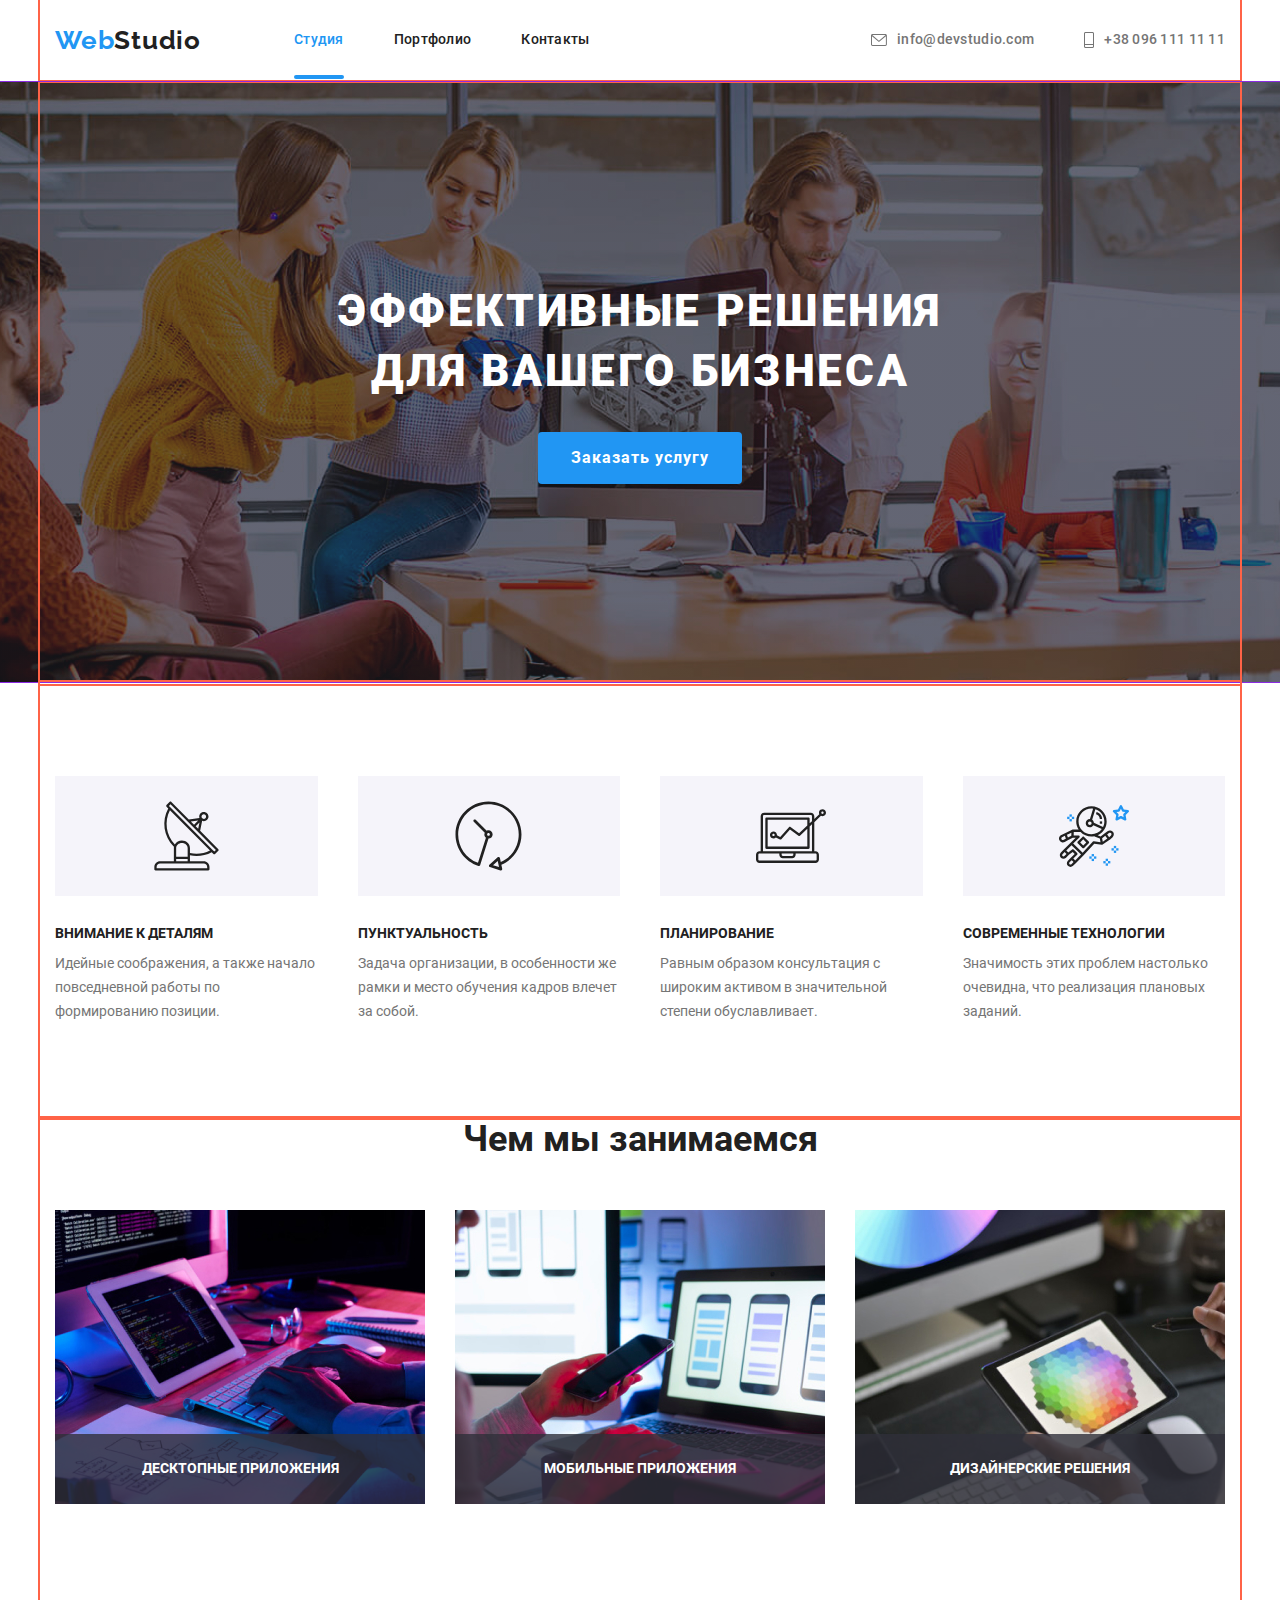
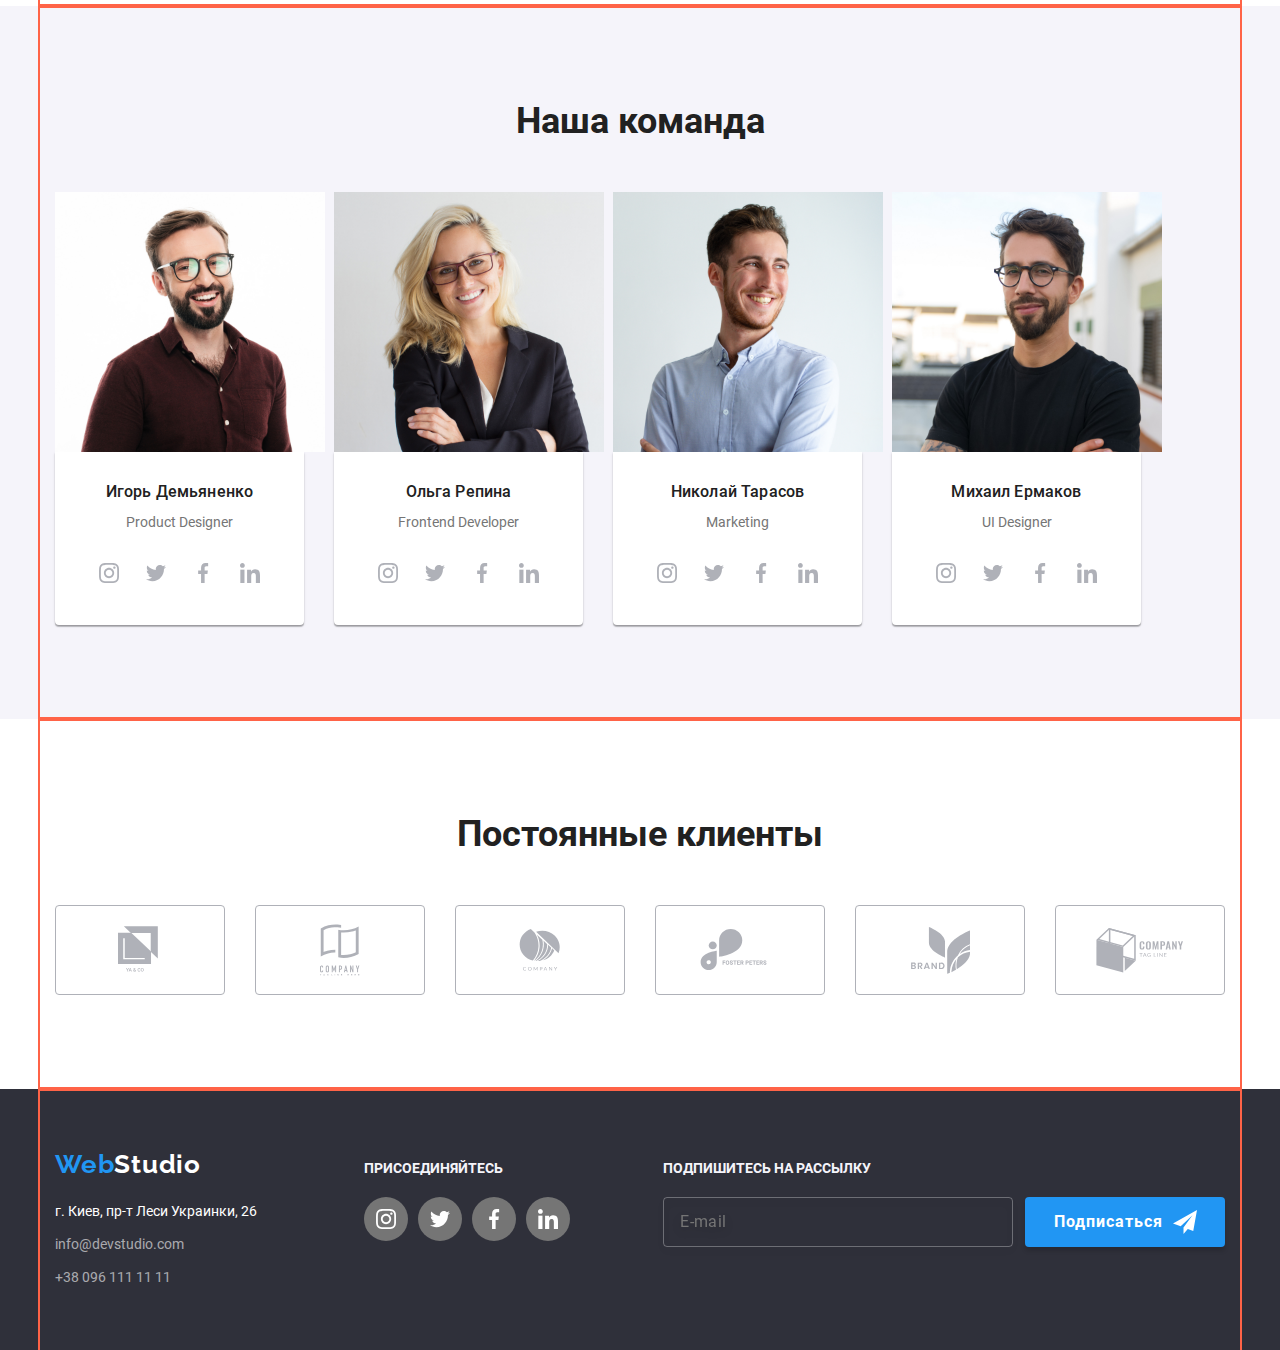
==== index.html @ 84782966 "main" ====
<!DOCTYPE html>
<html lang="ru">
  <head>
    <meta charset="UTF-8" />
    <meta name="viewport" content="width=device-width, initial-scale=1.0" />
    <title>
      WebStudio - эффективные решения для вашего бизнеса
    </title>
    <link href="https://fonts.googleapis.com/css2?family=Raleway:wght@700&display=swap" rel="stylesheet">
    <link rel="stylesheet" href="https://cdnjs.cloudflare.com/ajax/libs/modern-normalize/1.0.0/modern-normalize.min.css">
    <link rel="stylesheet" href="./css/main.min.css" />
  </head>
  <body>
    <header>
      <div class="container header-container">
      <nav class="menu">
        <a href="./index.html" class="logo"><span class="logo__accent">Web</span>Studio</a>
        <ul class="site-nav list">
          <li class="site-nav__item"><a href="./index.html" class="site-nav__link site-nav__link--current">Студия</a></li>
          <li class="site-nav__item"><a href="./portfolio.html" class="site-nav__link">Портфолио</a></li>
          <li class="site-nav__item"><a href="#Contacts" class="site-nav__link">Контакты</a></li>
        </ul>
      </nav>
      <ul class="aut-nav list">
        <li class="aut-nav__item"><a href="mailto:info@devstudio.com" class="aut-nav__link"><svg class="aut-nav__mail-icon"><use href="./images/sprite.svg#mail"></use></svg>info@devstudio.com</a></li>
        <li class="aut-nav__item"><a href="tel:+380961111111" class="aut-nav__link"><svg class="aut-nav__tel-icon"><use href="./images/sprite.svg#tel"></use></svg>+38 096 111 11 11</a></li>
      </ul>
    </div>
    </header>
    <main>
      <section class="hero hero--overlay">
        <div class="container hero__container">
          <h1 class="hero__title">
            Эффективные решения для вашего бизнеса
          </h1>
          <button data-modal-open type="button" class="button__hero">Заказать услугу</button>
        </div>
      </section>
      <!-- Секция преимуществ-->
      <section class="section qualities">
        <div class="container">
          <h2 class="qualities--visually-hidden">Наши преимущества</h2>
          <ul class="list qualities__list">
            <li class="qualities__item">
              <h3 class="qualities__caption">Внимание к деталям</h3>
              <p class="qualities__desc">
                Идейные соображения, а также начало повседневной работы по
                формированию позиции.
              </p>
            </li>
            <li class="qualities__item">
              <h3 class="qualities__caption">Пунктуальность</h3>
              <p class="qualities__desc">
                Задача организации, в особенности же рамки и место обучения кадров
                влечет за собой.
              </p>
            </li>
            <li class="qualities__item">
              <h3 class="qualities__caption">Планирование</h3>
              <p class="qualities__desc">
                Равным образом консультация с широким активом в значительной
                степени обуславливает.
              </p>
            </li>
            <li class="qualities__item">
              <h3 class="qualities__caption">Современные технологии</h3>
              <p class="qualities__desc">
                Значимость этих проблем настолько очевидна, что реализация
                плановых заданий.
              </p>
            </li>
          </ul>
        </div>
        
      </section>

      <section class="section">
        <div class="work container">
          <h2 class="work__title">Чем мы занимаемся</h2>
         <ul class="work__headline list">
           <li class="work__pictures">
             <img
              src="./images/img1.jpg"
              alt="Процесс реализации заданного алгоритма"
              width="370"
              height="294"
            />
            <p class="work__subject">Десктопные приложения</p>
          </li>
           <li class="work__pictures"><img
              src="./images/img2.jpg"
              alt="Синхронизация с гаджетами"
              width="370"
              height="294"
            /><p class="work__subject">Мобильные приложения</p></li>
           <li class="work__pictures"><img
              src="./images/img3.jpg"
              alt="Цветовая палитра"
              width="370"
              height="294"
            /><p class="work__subject">Дизайнерские решения</p></li>
         </ul>
            
        </div>
      </section>

      <section class="team section">
        <div class="container">
             <h2 class="team__headline">Наша команда</h2>
           <ul class="list team__list">
            <li class="person">
              <img
                src="./images/img4.jpg"
                alt="Игорь Демьяненко"
                width="270"
                height="260"
              />
              <div class="person__card">
              	<h3 class="person__title">Игорь Демьяненко</h3>
              	<p class="person__desc" lang="en">Product Designer</p>
              	<ul class="list social">
              	  <li class="social__list"><a class="social__link" href=""><svg class="social__icon"><use href="./images/sprite.svg#instagram"></use></svg></a></li>
              	  <li class="social__list"><a class="social__link" href=""><svg class="social__icon"><use href="./images/sprite.svg#twitter"></use>
                  </svg></a></li>
              	  <li class="social__list"><a class="social__link" href=""><svg class="social__icon">
                    <use href="./images/sprite.svg#facebook"></use>
                  </svg></a></li>
              	  <li class="social__list"><a class="social__link" href=""><svg class="social__icon">
                    <use href="./images/sprite.svg#linkedin"></use>
                  </svg></a></li>
              	</ul>
              </div>
            </li>
            <li class="person">
              <img
                src="./images/img5.jpg"
                alt="Ольга Репина"
                width="270"
                height="260"
              />
              <div class="person__card">
                <h3 class="person__title">Ольга Репина</h3>
                <p class="person__desc" lang="en">Frontend Developer</p>
                <ul class="list social">
                  <li class="social__list"><a class="social__link" href=""><svg class="social__icon">
                        <use href="./images/sprite.svg#instagram"></use>
                      </svg></a></li>
                  <li class="social__list"><a class="social__link" href=""><svg class="social__icon">
                        <use href="./images/sprite.svg#twitter"></use>
                      </svg></a></li>
                  <li class="social__list"><a class="social__link" href=""><svg class="social__icon">
                        <use href="./images/sprite.svg#facebook"></use>
                      </svg></a></li>
                  <li class="social__list"><a class="social__link" href=""><svg class="social__icon">
                        <use href="./images/sprite.svg#linkedin"></use>
                      </svg></a></li></ul>
              </div>
            </li>
            <li class="person">
              <img
                src="./images/img6.jpg"
                alt="Николай Тарасов"
                width="270"
                height="260"
              />
              <div class="person__card">
                <h3 class="person__title">Николай Тарасов</h3>
                <p class="person__desc" lang="en">Marketing</p>
                <ul class="list social">
                  <li class="social__list"><a class="social__link" href=""><svg class="social__icon">
                        <use href="./images/sprite.svg#instagram"></use>
                      </svg></a></li>
                  <li class="social__list"><a class="social__link" href=""><svg class="social__icon">
                        <use href="./images/sprite.svg#twitter"></use>
                      </svg></a></li>
                  <li class="social__list"><a class="social__link" href=""><svg class="social__icon">
                        <use href="./images/sprite.svg#facebook"></use>
                      </svg></a></li>
                  <li class="social__list"><a class="social__link" href=""><svg class="social__icon">
                        <use href="./images/sprite.svg#linkedin"></use>
                      </svg></a></li></ul>
              </div>
            </li>
            <li class="person">
              <img
                src="./images/img7.jpg"
                alt="Михаил Ермаков"
                width="270"
                height="260"
              />
              
              <div class="person__card">
                <h3 class="person__title">Михаил Ермаков</h3>
                <p class="person__desc" lang="en">UI Designer</p>
              	<ul class="list social">
              	  <li class="social__list"><a class="social__link" href=""><svg class="social__icon"><use href="./images/sprite.svg#instagram"></use></svg></a></li>
              	  <li class="social__list"><a class="social__link" href=""><svg class="social__icon"><use href="./images/sprite.svg#twitter"></use>
                  </svg></a></li>
              	  <li class="social__list"><a class="social__link" href=""><svg class="social__icon">
                    <use href="./images/sprite.svg#facebook"></use>
                  </svg></a></li>
              	  <li class="social__list"><a class="social__link" href=""><svg class="social__icon">
                    <use href="./images/sprite.svg#linkedin"></use>
                  </svg></a></li></ul>
              </div>
            </li>
          </ul>
        </div>
      </section>
      <section class="section">
        <div class="clients container">
          <h2 class="clients__title">Постоянные клиенты</h2>
        <ul class="list clients__list">
          <li class="clients__item"><a class="clients__link" href=""><svg class="clients__icon" width="44" height="49">
                <use href="./images/sprite.svg#logo-1"></use>
              </svg></a></li>
          <li class="clients__item"><a class="clients__link" href=""><svg class="clients__icon" width="40" height="52">
            <use href="./images/sprite.svg#logo-2"></use>
          </svg></a></li>
          <li class="clients__item"><a class="clients__link" href=""><svg class="clients__icon" width="80" height="42">
                <use href="./images/sprite.svg#logo-3"></use>
              </svg></a></li>
          <li class="clients__item"><a class="clients__link" href=""><svg class="clients__icon" width="80" height="42">
                <use href="./images/sprite.svg#logo-4"></use>
              </svg></a></li>
          <li class="clients__item"><a class="clients__link" href=""><svg class="clients__icon" width="59" height="47">
            <use href="./images/sprite.svg#logo-5"></use>
          </svg></a></li>
          <li class="clients__item"><a class="clients__link" href=""><svg class="clients__icon" width="88" height="45">
            <use href="./images/sprite.svg#logo-6"></use>
          </svg></a></li>
        </ul>
        </div>
      </section>
    </main>

    <footer class="dark-bg">
      <div class="container footer-container">
        <div class="contacts">
          <a href="./index.html" class="logo"><span class="logo__accent">Web</span><span class="logo--inverse">Studio</span></a>
          <address id="Contacts">
            <p class="contacts__address">г. Киев, пр-т Леси Украинки, 26</p>
            <ul class="list">
              <li><a href="mailto:info@devstudio.com" class="contacts__link">info@devstudio.com</a></li>
              <li><a href="tel:+380961111111" class="contacts__link"> +38 096 111 11 11 </a></li>
            </ul>
          </address>
        </div>
        <div class="join">
          <h3 class="join__title">Присоединяйтесь</h3>
          <ul class="list join__list">
            <li class="join__item"><a class="join__link" href=""><svg class="social__icon"><use href="./images/sprite.svg#instagram"></use></svg></a></li>
            <li class="join__item"><a class="join__link" href=""><svg class="social__icon"><use href="./images/sprite.svg#twitter"></use></svg></a></li>
            <li class="join__item"><a class="join__link" href=""><svg class="social__icon"><use href="./images/sprite.svg#facebook"></use></svg></a></li>
            <li class="join__item"><a class="join__link" href=""><svg class="social__icon"><use href="./images/sprite.svg#linkedin"></use></svg></a></li>
          </ul>
        </div>
        <div class="subscribe">
          <h3 class="subscribe__title">Подпишитесь на рассылку</h3>
          <form class="subscribe__field">
            <input class="subscribe__input" type="email" name="mail" placeholder="E-mail" autocomplete="email">
            <button class="subscribe__button">Подписаться
            <svg class="icon-send">
              <use href="./images/sprite.svg#send"></use>
            </svg></button>
            
          </form>
        </div>
      </div>
    </footer>
    <div class="backdrop is-hidden" data-modal>
      <div class="modal">
        <button class="btn-close" data-modal-close tabindex="8"><svg width="11" height="11">
            <use href="./images/sprite-forms.svg#close"></use>
          </svg></button>
    
        <form class="js-speaker-form form">
        <h2 class="form__title">Оставьте свои данные, мы вам перезвоним</h2>

          <label class="form__label">Имя
          <input class="form__input" type="text" name="name" pattern="^[А-Яа-яЁё\s]+$" placeholder=" " tabindex="1">
          <svg class="form-icon">
             <use href="./images/sprite.svg#person"></use>
        </svg> </label>
      
       <label class="form__label">Телефон
          <input class="form__input" type="tel" name="tel" pattern="^[ 0-9]+$" placeholder=" "tabindex="2">
                  <svg class="form-icon">
                    <use href="./images/sprite.svg#phone"></use></svg></label>
  
       <label class="form__label">Почта
         <input class="form__input" type="email" name="email" placeholder=" " tabindex="3"><svg class="form-icon">
          <use href="./images/sprite.svg#e-mail"></use></svg></label>
      
          <label class="form__label">Комментарий
          <textarea class="form__textarea" name="comment" placeholder="Введите текст" tabindex="4"></textarea></label> 

     <label class="submit"  tabindex="5">
           <input class="submit__checkbox" type="checkbox" value="term" name="policy" >
          <span class="submit__icon"></span>
       <span class="submit__label">Соглашаюсь с рассылкой и принимаю <a class="submit-link" href="#" tabindex="6">Условия договора</a></span>
     </label>
         <button class="submit__button" type="submit" tabindex="7">Отправить</button>
      </form>
      </div>
    </div>
    <script src="./js/modal.js"></script>
    <script>
      (() => {
        document.querySelector('.js-speaker-form').addEventListener('submit', e => {
          e.preventDefault();

          new FormData(e.currentTarget).forEach((value, name) =>
            console.log(`${name}: ${value}`),
          );
        });
      })();
      (() => {
        document.querySelector('.js-speaker-form').addEventListener('submit', e => {
          e.preventDefault();

          new FormData(e.currentTarget).forEach((value, name) =>
            console.log(`${name}: ${value}`),
          );
        });
      })();
    </script>
  </body>
</html>
---- css/main.min.css ----
@font-face{font-family:"Roboto";font-style:normal;font-weight:400;src:url("../fonts/Roboto/roboto-v20-latin_cyrillic-regular.eot");src:local("Roboto"),local("Roboto-Regular"),url("../fonts/Roboto/roboto-v20-latin_cyrillic-regular.eot?#iefix") format("embedded-opentype"),url("../fonts/Roboto/roboto-v20-latin_cyrillic-regular.woff2") format("woff2"),url("../fonts/Roboto/roboto-v20-latin_cyrillic-regular.woff") format("woff"),url("../fonts/Roboto/roboto-v20-latin_cyrillic-regular.ttf") format("truetype"),url("../fonts/Roboto/roboto-v20-latin_cyrillic-regular.svg#Roboto") format("svg")}@font-face{font-family:"Roboto";font-style:normal;font-weight:500;src:url("../fonts/Roboto/roboto-v20-latin_cyrillic-500.eot");src:local("Roboto Medium"),local("Roboto-Medium"),url("../fonts/Roboto/roboto-v20-latin_cyrillic-500.eot?#iefix") format("embedded-opentype"),url("../fonts/Roboto/roboto-v20-latin_cyrillic-500.woff2") format("woff2"),url("../fonts/Roboto/roboto-v20-latin_cyrillic-500.woff") format("woff"),url("../fonts/Roboto/roboto-v20-latin_cyrillic-500.ttf") format("truetype"),url("../fonts/Roboto/roboto-v20-latin_cyrillic-500.svg#Roboto") format("svg")}@font-face{font-family:"Roboto";font-style:normal;font-weight:700;src:url("../fonts/Roboto/roboto-v20-latin_cyrillic-700.eot");src:local("Roboto Bold"),local("Roboto-Bold"),url("../fonts/Roboto/roboto-v20-latin_cyrillic-700.eot?#iefix") format("embedded-opentype"),url("../fonts/Roboto/roboto-v20-latin_cyrillic-700.woff2") format("woff2"),url("../fonts/Roboto/roboto-v20-latin_cyrillic-700.woff") format("woff"),url("../fonts/Roboto/roboto-v20-latin_cyrillic-700.ttf") format("truetype"),url("../fonts/Roboto/roboto-v20-latin_cyrillic-700.svg#Roboto") format("svg")}@font-face{font-family:"Roboto";font-style:normal;font-weight:900;src:url("../fonts/Roboto/roboto-v20-latin_cyrillic-900.eot");src:local("Roboto Black"),local("Roboto-Black"),url("../fonts/Roboto/roboto-v20-latin_cyrillic-900.eot?#iefix") format("embedded-opentype"),url("../fonts/Roboto/roboto-v20-latin_cyrillic-900.woff2") format("woff2"),url("../fonts/Roboto/roboto-v20-latin_cyrillic-900.woff") format("woff"),url("../fonts/Roboto/roboto-v20-latin_cyrillic-900.ttf") format("truetype"),url("../fonts/Roboto/roboto-v20-latin_cyrillic-900.svg#Roboto") format("svg")}.site-nav__link,.aut-nav__link{font-weight:500;line-height:1.14;letter-spacing:0.02em;text-decoration:none}.site-nav__link:hover,.aut-nav__link:hover,.site-nav__link:focus,.aut-nav__link:focus{color:#2196f3}.button__hero{color:#212121;border:1px solid transparent;border-radius:4px}.qualities__caption,.work__subject,.join__title,.subscribe__title{margin-bottom:0;color:#212121;font-weight:700;font-size:14px;line-height:1.14;text-transform:uppercase}.work__title,.team__headline,.clients__title{margin-bottom:50px;color:#212121;font-size:36px;line-height:1.17;text-align:center;font-weight:700}html{box-sizing:border-box}*,*::before,*::after{box-sizing:inherit}body{color:#757575;font-family:"Roboto", sans-serif;font-size:14px;line-height:1.71}h1,h2,h3,p{margin-top:0}img{display:block;max-width:100%;height:auto}address{font-style:normal}header{border-bottom:1px solid #ececec}link{text-decoration:none}.container{margin-left:auto;margin-right:auto;width:1200px;padding-left:15px;padding-right:15px;padding-top:94px;padding-bottom:94px;outline:2px solid tomato}.list{list-style:none;margin:0;padding:0}.dark-bg{background:#2f303a}.qualities--visually-hidden,.works--visually-hidden{position:absolute;width:1px;height:1px;margin:-1px;border:0;padding:0;clip:rect(0 0 0 0);overflow:hidden}.social__list{display:inline-flex}.social__link{display:inline-flex;justify-content:center;align-items:center;width:44px;height:44px;border-radius:50%;color:#afb1b8;transition:color 250ms cubic-bezier(0.4, 0, 0.2, 1)}.social__link:hover,.social__link:focus{background-color:#2196f3}.social__icon{width:20px;height:20px;fill:currentColor;transition:fill 250ms cubic-bezier(0.4, 0, 0.2, 1)}.social__link:hover .social__icon,.social__link:focus .social__icon{fill:#fff}.join__link:hover .social__icon,.join__link:focus .social__icon{fill:#fff}.logo__accent{color:#2196f3}.logo{display:block;margin-right:93px;font-family:"Raleway", sans-serif;font-size:26px;line-height:1.19;letter-spacing:.03em;font-weight:700;font-weight:700;text-decoration:none;color:#212121}.logo--inverse{color:#fff}.form__title{margin-bottom:12px;font-size:20px;font-weight:bold;line-height:1.15;letter-spacing:0.03em;text-align:center;color:#212121}.form:focus-within .form__title{color:#2196f3}.form__label{display:inline-block;width:100%;font-size:12px;line-height:1.16;letter-spacing:.01em;font-weight:700;color:#757575;position:relative}.works__thumb{position:relative;overflow:hidden}.works__thumb::before{content:"";display:block;position:absolute;top:0;left:0;width:100%;height:100%;background-color:rgba(33,150,243,0.9);opacity:0;transform:translateY(100%);transition:opacity 250ms cubic-bezier(0.4, 0, 0.2, 1),transform 250ms cubic-bezier(0.4, 0, 0.2, 1)}.works__link:hover .works__thumb::before,.works__link:focus .works__thumb::before{opacity:1;transform:translateY(0)}.form__input{display:block;margin-bottom:10px;margin-top:4px;box-sizing:border-box;height:40px;width:100%;padding-left:42px;font-size:12px;line-height:1.17;letter-spacing:.01em;font-weight:700;color:#757575;border:1px solid rgba(33,33,33,0.2);border-radius:4px}.form__input:focus,.form__input:hover{border-color:#2196f3}.form__input:not(:placeholder-shown):valid{border-color:green}.form__input:not(:placeholder-shown):invalid{border-color:red}.form-icon{display:inline-block;position:absolute;top:28px;left:15px;width:18px;height:18px;fill:#000}.form__input:focus+.form-icon,.form__input:hover+.form-icon{fill:#2196f3}.form__textarea{display:block;margin-bottom:20px;margin-top:4px;box-sizing:border-box;width:100%;height:120px;padding:12px 16px;font-size:12px;line-height:1.17;letter-spacing:.01em;font-weight:700;color:#757575;border:1px solid rgba(33,33,33,0.2);border-radius:4px;resize:none;overflow:auto}.form__textarea::placeholder{font-size:14px;line-height:1.14;letter-spacing:.01em;font-weight:700;color:rgba(117,117,117,0.5)}.submit{display:flex;justify-content:center;align-items:center;margin-bottom:30px}.submit__checkbox{-webkit-appearance:none;-moz-appearance:none;appearance:none;position:absolute}.submit__icon{display:inline-block;width:16px;height:15px;background:#fff;border:2px solid #212121;border-radius:2px;box-shadow:0px 1px 3px rgba(0,0,0,0.12),0px 1px 1px rgba(0,0,0,0.14),0px 2px 1px rgba(0,0,0,0.2)}.submit__checkbox:checked+.submit__icon{background-color:#2196f3;fill:#fff;border-color:#2196f3;background-image:url(../images/check.svg);background-size:contain;background-origin:border-box}.submit__label{display:block;margin-left:7px;display:14px;justify-content:1.71;align-items:center;color:#757575}.submit-link{color:#2196f3}.submit__button{display:block;margin-right:auto;margin-left:auto;width:200px;height:50px;font-size:16px;line-height:1.87;letter-spacing:.06em;font-weight:700;font-weight:bold;text-align:center;color:#fff;background-color:#2196f3;box-shadow:0px 4px 4px rgba(0,0,0,0.15);border-radius:4px;border-style:none}.person__title{color:#212121;margin-bottom:10px;text-align:center;font-size:16px;line-height:1.19;letter-spacing:.01em;font-weight:500}.person__desc{margin-top:0;margin-bottom:16px;text-align:center}.person__card{flex-basis:calc(100% / 4 - 30px);background:#ffffff;box-shadow:0px 1px 3px rgba(0,0,0,0.12),0px 1px 1px rgba(0,0,0,0.14),0px 2px 1px rgba(0,0,0,0.2);border-radius:0px 0px 4px 4px;margin-right:30px;padding:30px 32px}.header-container{display:flex;padding-top:24px;padding-bottom:25px}.menu{display:flex;justify-content:center;align-items:center}.site-nav{display:flex;justify-content:center;align-items:center}.site-nav__link{padding-top:8px;padding-bottom:8px;color:#212121;transition:color 250ms cubic-bezier(0.4, 0, 0.2, 1)}.site-nav__link--current{position:relative;color:#2196f3}.site-nav__link--current::after{content:"";position:absolute;display:block;left:0;bottom:-24px;width:100%;height:4px;border-radius:2px;background-color:#2196f3}.site-nav__item:not(:last-child),.aut-nav__item:not(:last-child){margin-right:50px}.aut-nav{display:inline-flex;margin-left:auto}.aut-nav__link{display:flex;justify-content:center;align-items:center;padding-top:8px;padding-bottom:8px;color:#757575;transition-property:color;transition-delay:250ms}.aut-nav__mail-icon{margin-right:10px;width:16px;height:12px;fill:currentColor;transition:fill 250ms cubic-bezier(0.4, 0, 0.2, 1)}.aut-nav__link:hover .aut-nav__mail-icon{fill:#2196f3}.aut-nav__tel-icon{margin-right:10px;width:10px;height:16px;fill:currentColor;transition:fill 250ms cubic-bezier(0.4, 0, 0.2, 1)}.aut-nav__link:focus .aut-nav__tel-icon{fill:#2196f3}.hero{text-align:center}.hero__container{padding-top:200px;padding-bottom:200px}.hero--overlay{outline:1px solid blueviolet;max-width:1600px;height:600px;margin-left:auto;margin-right:auto;background-size:cover;background-position:center;background-image:linear-gradient(rgba(47,48,58,0.4), rgba(47,48,58,0.4)),url(../images/img17.jpg);background-color:#2f303a}.hero__title{margin-top:0;margin-bottom:30px;max-width:700px;margin-left:auto;margin-right:auto;text-decoration:none;text-transform:uppercase;color:#fff;font-size:44px;line-height:1.36;letter-spacing:.06em;font-weight:900}.button__hero{padding:10px 32px;min-width:200px;border:1px solid transparent;border-radius:4px;font-size:16px;line-height:1.87;letter-spacing:.06em;font-weight:700;color:#fff;background-color:#2196f3;font-family:inherit;text-align:center;transition:color 250ms cubic-bezier(0.4, 0, 0.2, 1),background-color 250ms cubic-bezier(0.4, 0, 0.2, 1)}.button__hero:hover,.button__hero:focus{color:#2196f3;background-color:#fff}.qualities__list{display:flex;flex-wrap:wrap;justify-content:space-between}.qualities__item{flex-basis:calc(100% / 4 - 30px)}.qualities__item::before{content:"";display:block;height:120px;padding-top:25px;padding-bottom:25px;margin-bottom:30px;background-size:contain;background-repeat:no-repeat;background-position:center;background-color:#f5f4fa}.qualities__item:nth-child(1)::before{background-image:url(../images/vector1.svg);background-size:65px 70px}.qualities__item:nth-child(2)::before{background-image:url(../images/vector2.svg);background-size:67px 70px}.qualities__item:nth-child(3)::before{background-image:url(../images/vector3.svg);background-size:70px 54px}.qualities__item:nth-child(4)::before{background-image:url(../images/vector4.svg);background-size:70px}.qualities__desc{margin-top:10px;margin-bottom:0}.work{padding-top:0}.work__headline{display:inline-flex;flex-wrap:wrap}.work__pictures{flex-basis:auto;position:relative}.work__pictures:not(:first-child){margin-left:30px}.work__subject{position:absolute;display:block;bottom:0;left:0;padding:27px;width:100%;height:70px;text-align:center;background-color:rgba(47,48,58,0.8);color:#fff}.team{background-color:#f5f4fa}.team__list{display:flex;margin-right:-30px;flex-wrap:wrap}.clients__list{display:flex}.clients__link{display:flex;justify-content:center;align-items:center;width:170px;height:90px;border:1px solid;border-color:#afb1b8;box-sizing:border-box;border-radius:4px;transition:border-color 250ms cubic-bezier(0.4, 0, 0.2, 1)}.clients__link:hover,.clients__link:focus{border-color:#2196f3}.clients__item:not(:last-child){margin-right:30px}.clients__icon{fill:#afb1b8;transition:fill 250ms cubic-bezier(0.4, 0, 0.2, 1)}.clients__link:hover .clients__icon,.clients__link:focus .clients__icon{fill:#2196f3}.footer-container{display:flex;padding-top:60px;padding-bottom:60px}.contacts__address,.contacts__link{font-size:14px;line-height:1.71}.contacts__link{display:block;color:rgba(255,255,255,0.6);margin-top:9px;text-decoration:none}.contacts__address{color:#fff;margin-top:20px;margin-bottom:0}.join{display:block;margin-left:70px;padding-top:12px}.join__title{color:#f5f4fa;margin-bottom:20px}.join__list{display:flex;text-decoration:none}.join__item{display:inline-flex}.join__item:not(:last-child){margin-right:10px}.join__link{display:flex;justify-content:center;align-items:center;width:44px;height:44px;border-radius:50%;color:#fff;background-color:#757575;transition:background-color 250ms cubic-bezier(0.4, 0, 0.2, 1)}.join__link:hover,.join__link:focus{background-color:#2196f3}.subscribe{padding-top:12px;margin-left:93px}.subscribe__field{display:flex;align-items:center}.subscribe__input{width:350px;height:50px;padding:15px 16px;margin-right:12px;background-color:transparent;border:1px solid rgba(255,255,255,0.3);box-sizing:border-box;filter:drop-shadow(0px 4px 4px rgba(0,0,0,0.15));border-radius:4px;font-size:16px;line-height:1.25;letter-spacing:0.03em;color:rgba(255,255,255,0.6)}.subscribe__input:-webkit-autofill,.subscribe__input:-webkit-autofill:hover,.subscribe__input:-webkit-autofill:focus{border:1px solid #69696b;-webkit-text-fill-color:rgba(255,255,255,0.6);-webkit-box-shadow:0 0 0px 1000px 255,255,255,0.3 inset;box-shadow:0 0 0px 1000px 255,255,255,0.3 inset}.subscribe__button{display:flex;align-items:center;text-align:center;padding:10px 28px 10px 29px;width:200px;height:50px;background-color:#2196f3;font-size:16px;line-height:1.87;letter-spacing:.06em;font-weight:bold;color:#fff;border:transparent;box-shadow:0px 4px 4px rgba(0,0,0,0.15);border-radius:4px;transition:color 250ms cubic-bezier(0.4, 0, 0.2, 1),background-color 250ms cubic-bezier(0.4, 0, 0.2, 1)}.subscribe__button:hover,.subscribe__button:focus{color:#2196f3;background-color:#f5f4fa}.icon-send{width:24px;height:24px;margin-left:10px;fill:currentColor;transition:fill 250ms cubic-bezier(0.4, 0, 0.2, 1)}.subscribe__title{color:#f5f4fa;margin-bottom:20px}.backdrop{position:fixed;left:0;top:0;width:100%;height:100%;background:rgba(0,0,0,0.2);opacity:1;transition:opacity 250ms cubic-bezier(0.4, 0, 0.2, 1)}.backdrop.is-hidden{opacity:0;pointer-events:none}.backdrop.is-hidden .modal{transform:translate(-50%, -50%) scale(1.1)}.modal{position:absolute;left:50%;top:50%;transform:translate(-50%, -50%) scale(1);width:528px;height:581px;padding:40px 39px 40px 41px;background-color:#fff;box-shadow:0px 1px 3px rgba(0,0,0,0.12),0px 1px 1px rgba(0,0,0,0.14),0px 2px 1px rgba(0,0,0,0.2);border-radius:4px;transition:transform 250ms cubic-bezier(0.4, 0, 0.2, 1),opacity 250ms cubic-bezier(0.4, 0, 0.2, 1)}.btn-close{position:absolute;top:8px;right:8px;display:block;width:30px;height:30px;border:1px solid rgba(0,0,0,0.1);border-radius:50%;margin-left:auto;background:#ffffff}
/*# sourceMappingURL=main.min.css.map */
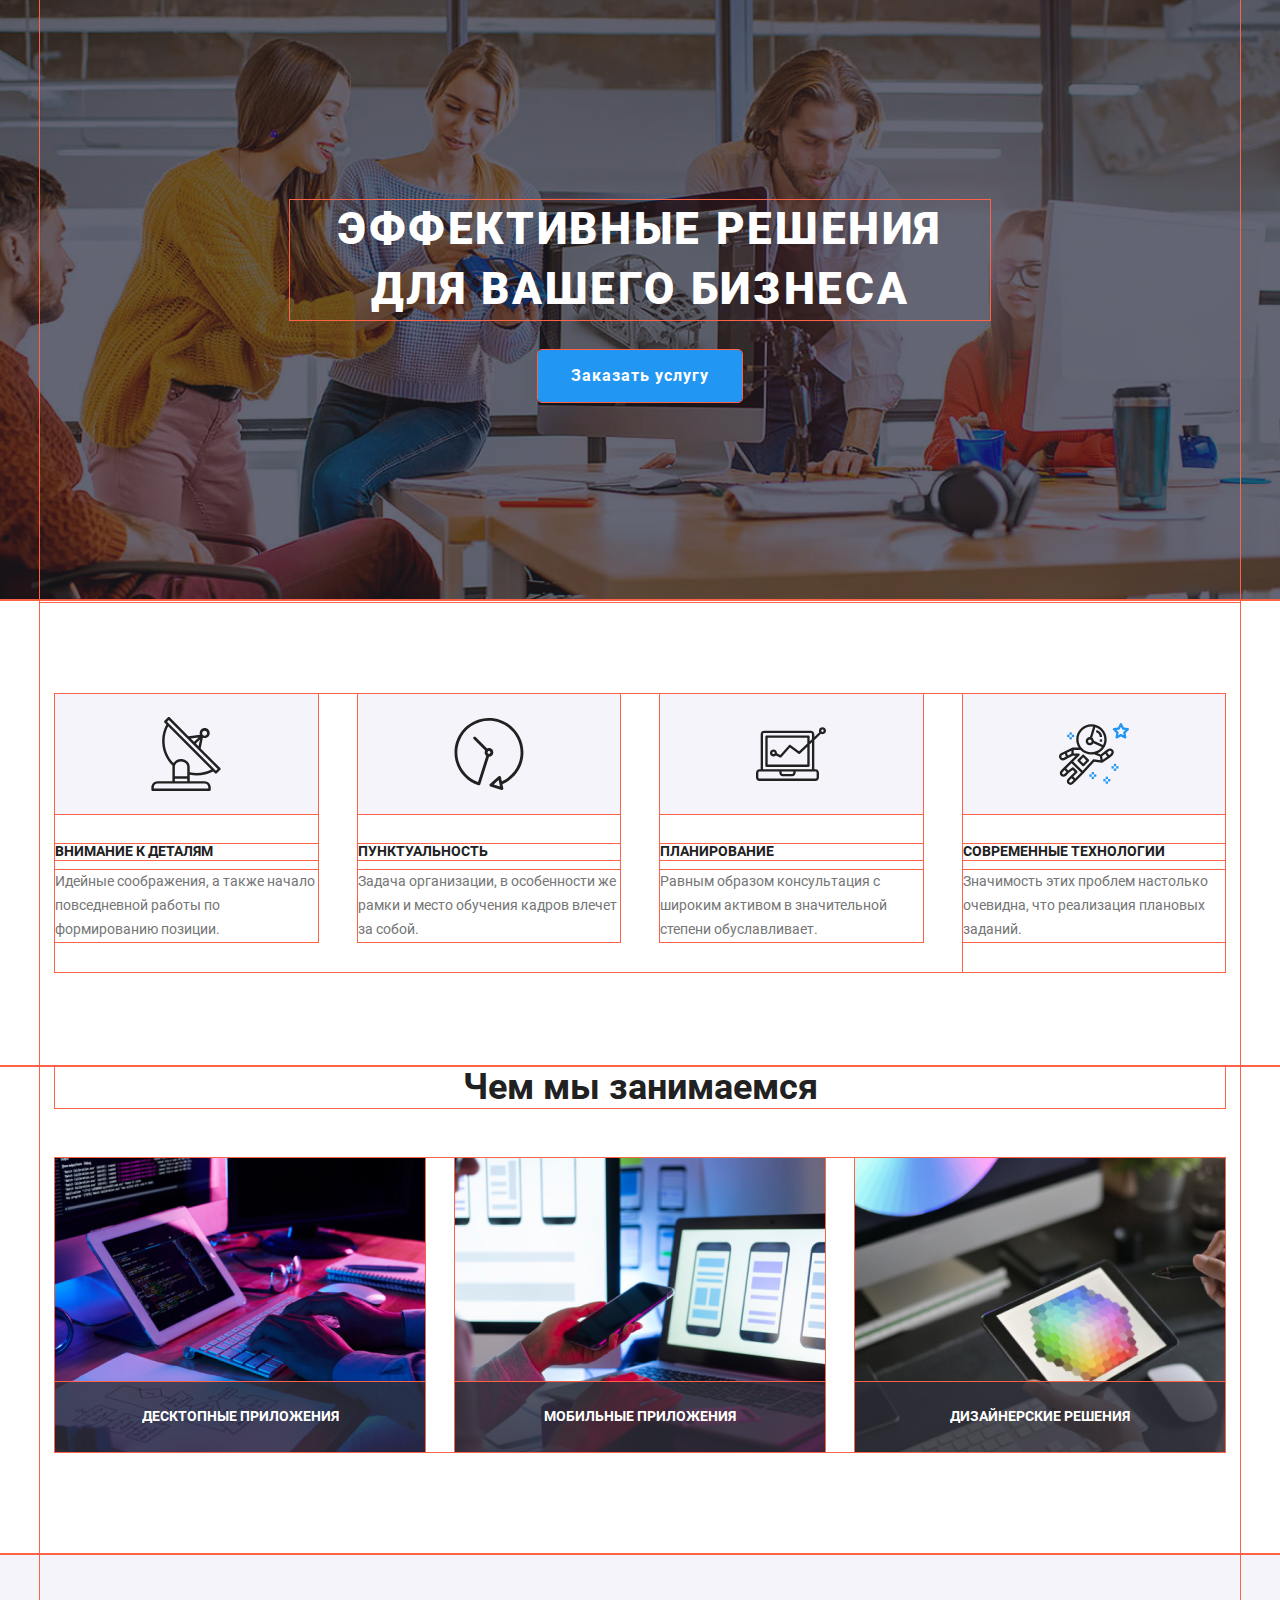
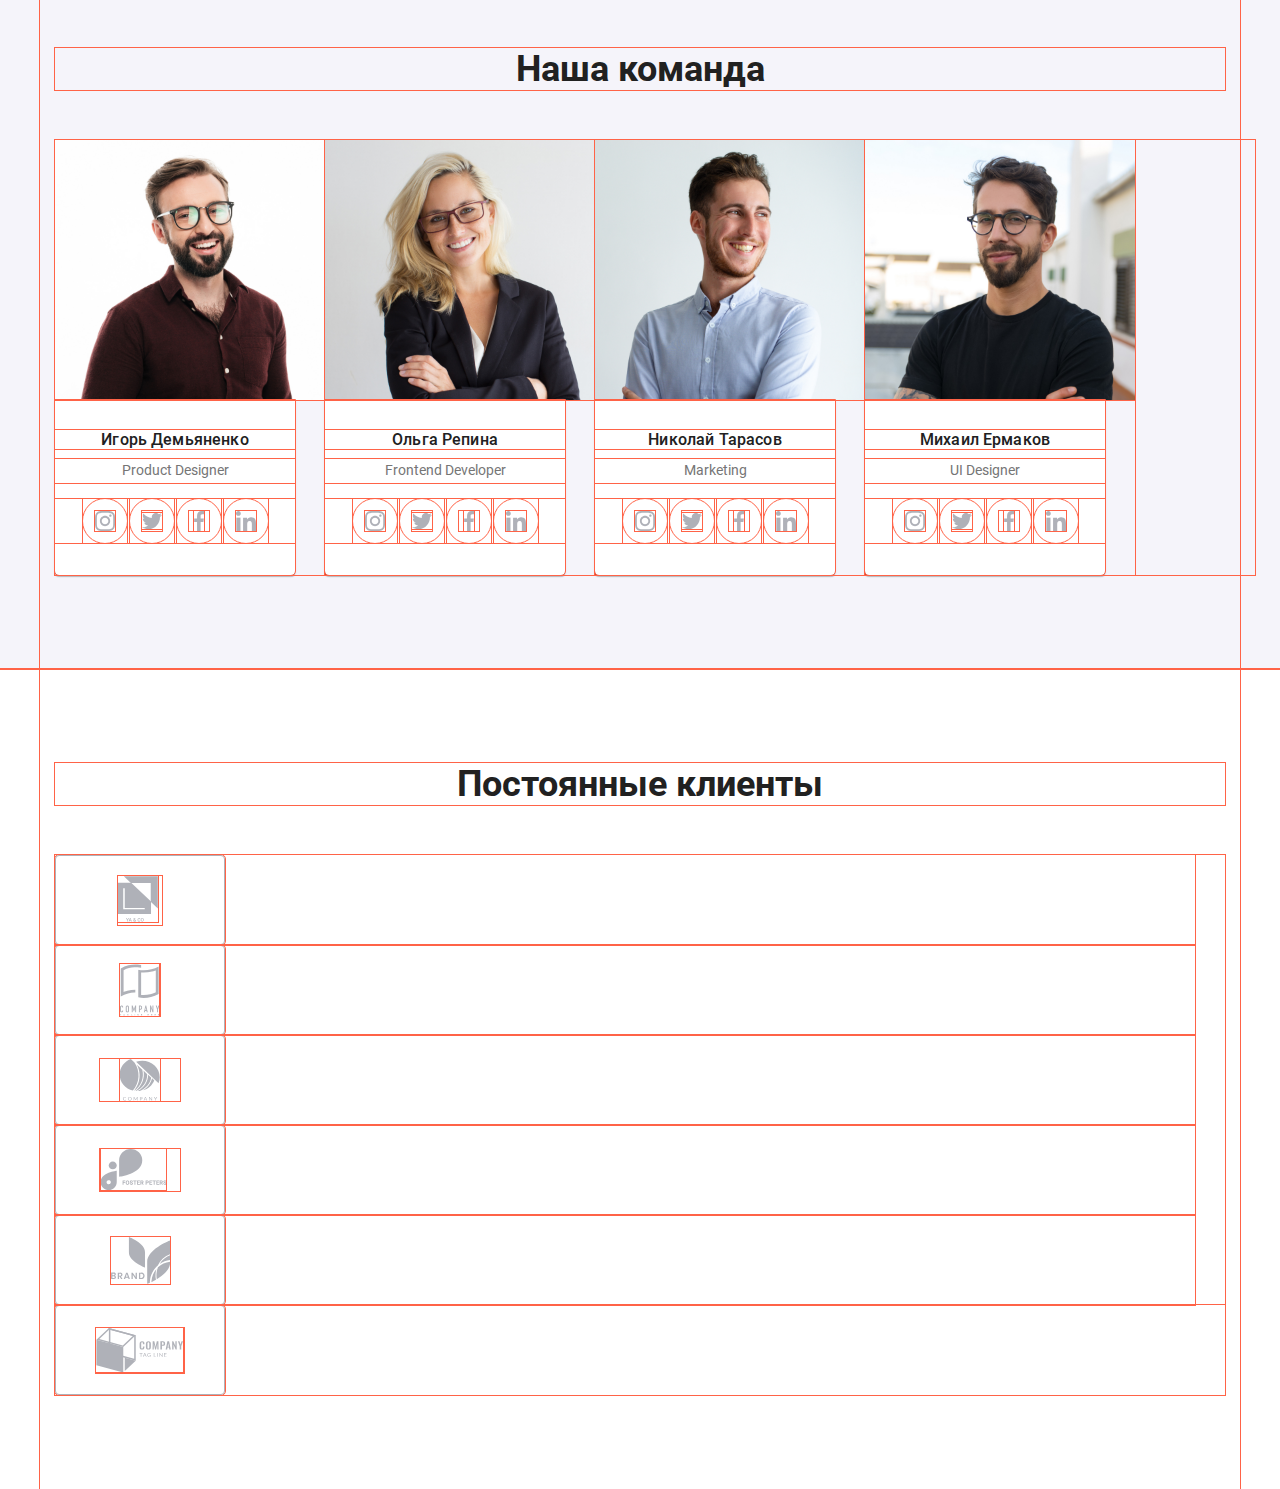
==== commit a703de08: "Мобильная верстка" ====
--- a/index.html
+++ b/index.html
@@ -11,22 +11,32 @@
     <link rel="stylesheet" href="./css/main.min.css" />
   </head>
   <body>
-    <header>
-      <div class="container header-container">
-      <nav class="menu">
+    <!-- <header class="page-header">
+      <div class="header-container">
+    
         <a href="./index.html" class="logo"><span class="logo__accent">Web</span>Studio</a>
+              <button type="button" class="menu__btn" aria-expanded="false" aria-controls="menu-container" data-menu-button>
+                <svg width="24" height="16" aria-label="Переключатель мобильного меню">
+                  <use class="menu__close-icon" href="./images/sprite.svg#close_nav"></use>
+                  <use class="menu__open-icon" href="./images/sprite.svg#menu_nav"></use>
+                </svg>
+              </button>
+          <nav class="menu" id="menu-container" data-menu>
         <ul class="site-nav list">
           <li class="site-nav__item"><a href="./index.html" class="site-nav__link site-nav__link--current">Студия</a></li>
           <li class="site-nav__item"><a href="./portfolio.html" class="site-nav__link">Портфолио</a></li>
           <li class="site-nav__item"><a href="#Contacts" class="site-nav__link">Контакты</a></li>
         </ul>
-      </nav>
+     
       <ul class="aut-nav list">
         <li class="aut-nav__item"><a href="mailto:info@devstudio.com" class="aut-nav__link"><svg class="aut-nav__mail-icon"><use href="./images/sprite.svg#mail"></use></svg>info@devstudio.com</a></li>
         <li class="aut-nav__item"><a href="tel:+380961111111" class="aut-nav__link"><svg class="aut-nav__tel-icon"><use href="./images/sprite.svg#tel"></use></svg>+38 096 111 11 11</a></li>
       </ul>
+</nav>
+
+    
     </div>
-    </header>
+    </header> -->
     <main>
       <section class="hero hero--overlay">
         <div class="container hero__container">
@@ -36,8 +46,8 @@
           <button data-modal-open type="button" class="button__hero">Заказать услугу</button>
         </div>
       </section>
-      <!-- Секция преимуществ-->
-      <section class="section qualities">
+     
+     <section class="section qualities">
         <div class="container">
           <h2 class="qualities--visually-hidden">Наши преимущества</h2>
           <ul class="list qualities__list">
@@ -74,7 +84,7 @@
         
       </section>
 
-      <section class="section">
+     <section class="section">
         <div class="work container">
           <h2 class="work__title">Чем мы занимаемся</h2>
          <ul class="work__headline list">
@@ -206,7 +216,7 @@
             </li>
           </ul>
         </div>
-      </section>
+      </section>  
       <section class="section">
         <div class="clients container">
           <h2 class="clients__title">Постоянные клиенты</h2>
@@ -234,7 +244,7 @@
       </section>
     </main>
 
-    <footer class="dark-bg">
+    <!-- <footer class="dark-bg">
       <div class="container footer-container">
         <div class="contacts">
           <a href="./index.html" class="logo"><span class="logo__accent">Web</span><span class="logo--inverse">Studio</span></a>
@@ -267,8 +277,8 @@
           </form>
         </div>
       </div>
-    </footer>
-    <div class="backdrop is-hidden" data-modal>
+    </footer>  -->
+    <!-- <div class="backdrop is-hidden" data-modal>
       <div class="modal">
         <button class="btn-close" data-modal-close tabindex="8"><svg width="11" height="11">
             <use href="./images/sprite-forms.svg#close"></use>
@@ -303,8 +313,9 @@
          <button class="submit__button" type="submit" tabindex="7">Отправить</button>
       </form>
       </div>
-    </div>
+    </div> -->
     <script src="./js/modal.js"></script>
+    <script src="./js/menu.js"></script>
     <script>
       (() => {
         document.querySelector('.js-speaker-form').addEventListener('submit', e => {
@@ -315,15 +326,7 @@
           );
         });
       })();
-      (() => {
-        document.querySelector('.js-speaker-form').addEventListener('submit', e => {
-          e.preventDefault();
-
-          new FormData(e.currentTarget).forEach((value, name) =>
-            console.log(`${name}: ${value}`),
-          );
-        });
-      })();
+
     </script>
   </body>
 </html>
--- a/css/main.min.css
+++ b/css/main.min.css
@@ -1,2 +1,2 @@
-@font-face{font-family:"Roboto";font-style:normal;font-weight:400;src:url("../fonts/Roboto/roboto-v20-latin_cyrillic-regular.eot");src:local("Roboto"),local("Roboto-Regular"),url("../fonts/Roboto/roboto-v20-latin_cyrillic-regular.eot?#iefix") format("embedded-opentype"),url("../fonts/Roboto/roboto-v20-latin_cyrillic-regular.woff2") format("woff2"),url("../fonts/Roboto/roboto-v20-latin_cyrillic-regular.woff") format("woff"),url("../fonts/Roboto/roboto-v20-latin_cyrillic-regular.ttf") format("truetype"),url("../fonts/Roboto/roboto-v20-latin_cyrillic-regular.svg#Roboto") format("svg")}@font-face{font-family:"Roboto";font-style:normal;font-weight:500;src:url("../fonts/Roboto/roboto-v20-latin_cyrillic-500.eot");src:local("Roboto Medium"),local("Roboto-Medium"),url("../fonts/Roboto/roboto-v20-latin_cyrillic-500.eot?#iefix") format("embedded-opentype"),url("../fonts/Roboto/roboto-v20-latin_cyrillic-500.woff2") format("woff2"),url("../fonts/Roboto/roboto-v20-latin_cyrillic-500.woff") format("woff"),url("../fonts/Roboto/roboto-v20-latin_cyrillic-500.ttf") format("truetype"),url("../fonts/Roboto/roboto-v20-latin_cyrillic-500.svg#Roboto") format("svg")}@font-face{font-family:"Roboto";font-style:normal;font-weight:700;src:url("../fonts/Roboto/roboto-v20-latin_cyrillic-700.eot");src:local("Roboto Bold"),local("Roboto-Bold"),url("../fonts/Roboto/roboto-v20-latin_cyrillic-700.eot?#iefix") format("embedded-opentype"),url("../fonts/Roboto/roboto-v20-latin_cyrillic-700.woff2") format("woff2"),url("../fonts/Roboto/roboto-v20-latin_cyrillic-700.woff") format("woff"),url("../fonts/Roboto/roboto-v20-latin_cyrillic-700.ttf") format("truetype"),url("../fonts/Roboto/roboto-v20-latin_cyrillic-700.svg#Roboto") format("svg")}@font-face{font-family:"Roboto";font-style:normal;font-weight:900;src:url("../fonts/Roboto/roboto-v20-latin_cyrillic-900.eot");src:local("Roboto Black"),local("Roboto-Black"),url("../fonts/Roboto/roboto-v20-latin_cyrillic-900.eot?#iefix") format("embedded-opentype"),url("../fonts/Roboto/roboto-v20-latin_cyrillic-900.woff2") format("woff2"),url("../fonts/Roboto/roboto-v20-latin_cyrillic-900.woff") format("woff"),url("../fonts/Roboto/roboto-v20-latin_cyrillic-900.ttf") format("truetype"),url("../fonts/Roboto/roboto-v20-latin_cyrillic-900.svg#Roboto") format("svg")}.site-nav__link,.aut-nav__link{font-weight:500;line-height:1.14;letter-spacing:0.02em;text-decoration:none}.site-nav__link:hover,.aut-nav__link:hover,.site-nav__link:focus,.aut-nav__link:focus{color:#2196f3}.button__hero{color:#212121;border:1px solid transparent;border-radius:4px}.qualities__caption,.work__subject,.join__title,.subscribe__title{margin-bottom:0;color:#212121;font-weight:700;font-size:14px;line-height:1.14;text-transform:uppercase}.work__title,.team__headline,.clients__title{margin-bottom:50px;color:#212121;font-size:36px;line-height:1.17;text-align:center;font-weight:700}html{box-sizing:border-box}*,*::before,*::after{box-sizing:inherit}body{color:#757575;font-family:"Roboto", sans-serif;font-size:14px;line-height:1.71}h1,h2,h3,p{margin-top:0}img{display:block;max-width:100%;height:auto}address{font-style:normal}header{border-bottom:1px solid #ececec}link{text-decoration:none}.container{margin-left:auto;margin-right:auto;width:1200px;padding-left:15px;padding-right:15px;padding-top:94px;padding-bottom:94px;outline:2px solid tomato}.list{list-style:none;margin:0;padding:0}.dark-bg{background:#2f303a}.qualities--visually-hidden,.works--visually-hidden{position:absolute;width:1px;height:1px;margin:-1px;border:0;padding:0;clip:rect(0 0 0 0);overflow:hidden}.social__list{display:inline-flex}.social__link{display:inline-flex;justify-content:center;align-items:center;width:44px;height:44px;border-radius:50%;color:#afb1b8;transition:color 250ms cubic-bezier(0.4, 0, 0.2, 1)}.social__link:hover,.social__link:focus{background-color:#2196f3}.social__icon{width:20px;height:20px;fill:currentColor;transition:fill 250ms cubic-bezier(0.4, 0, 0.2, 1)}.social__link:hover .social__icon,.social__link:focus .social__icon{fill:#fff}.join__link:hover .social__icon,.join__link:focus .social__icon{fill:#fff}.logo__accent{color:#2196f3}.logo{display:block;margin-right:93px;font-family:"Raleway", sans-serif;font-size:26px;line-height:1.19;letter-spacing:.03em;font-weight:700;font-weight:700;text-decoration:none;color:#212121}.logo--inverse{color:#fff}.form__title{margin-bottom:12px;font-size:20px;font-weight:bold;line-height:1.15;letter-spacing:0.03em;text-align:center;color:#212121}.form:focus-within .form__title{color:#2196f3}.form__label{display:inline-block;width:100%;font-size:12px;line-height:1.16;letter-spacing:.01em;font-weight:700;color:#757575;position:relative}.works__thumb{position:relative;overflow:hidden}.works__thumb::before{content:"";display:block;position:absolute;top:0;left:0;width:100%;height:100%;background-color:rgba(33,150,243,0.9);opacity:0;transform:translateY(100%);transition:opacity 250ms cubic-bezier(0.4, 0, 0.2, 1),transform 250ms cubic-bezier(0.4, 0, 0.2, 1)}.works__link:hover .works__thumb::before,.works__link:focus .works__thumb::before{opacity:1;transform:translateY(0)}.form__input{display:block;margin-bottom:10px;margin-top:4px;box-sizing:border-box;height:40px;width:100%;padding-left:42px;font-size:12px;line-height:1.17;letter-spacing:.01em;font-weight:700;color:#757575;border:1px solid rgba(33,33,33,0.2);border-radius:4px}.form__input:focus,.form__input:hover{border-color:#2196f3}.form__input:not(:placeholder-shown):valid{border-color:green}.form__input:not(:placeholder-shown):invalid{border-color:red}.form-icon{display:inline-block;position:absolute;top:28px;left:15px;width:18px;height:18px;fill:#000}.form__input:focus+.form-icon,.form__input:hover+.form-icon{fill:#2196f3}.form__textarea{display:block;margin-bottom:20px;margin-top:4px;box-sizing:border-box;width:100%;height:120px;padding:12px 16px;font-size:12px;line-height:1.17;letter-spacing:.01em;font-weight:700;color:#757575;border:1px solid rgba(33,33,33,0.2);border-radius:4px;resize:none;overflow:auto}.form__textarea::placeholder{font-size:14px;line-height:1.14;letter-spacing:.01em;font-weight:700;color:rgba(117,117,117,0.5)}.submit{display:flex;justify-content:center;align-items:center;margin-bottom:30px}.submit__checkbox{-webkit-appearance:none;-moz-appearance:none;appearance:none;position:absolute}.submit__icon{display:inline-block;width:16px;height:15px;background:#fff;border:2px solid #212121;border-radius:2px;box-shadow:0px 1px 3px rgba(0,0,0,0.12),0px 1px 1px rgba(0,0,0,0.14),0px 2px 1px rgba(0,0,0,0.2)}.submit__checkbox:checked+.submit__icon{background-color:#2196f3;fill:#fff;border-color:#2196f3;background-image:url(../images/check.svg);background-size:contain;background-origin:border-box}.submit__label{display:block;margin-left:7px;display:14px;justify-content:1.71;align-items:center;color:#757575}.submit-link{color:#2196f3}.submit__button{display:block;margin-right:auto;margin-left:auto;width:200px;height:50px;font-size:16px;line-height:1.87;letter-spacing:.06em;font-weight:700;font-weight:bold;text-align:center;color:#fff;background-color:#2196f3;box-shadow:0px 4px 4px rgba(0,0,0,0.15);border-radius:4px;border-style:none}.person__title{color:#212121;margin-bottom:10px;text-align:center;font-size:16px;line-height:1.19;letter-spacing:.01em;font-weight:500}.person__desc{margin-top:0;margin-bottom:16px;text-align:center}.person__card{flex-basis:calc(100% / 4 - 30px);background:#ffffff;box-shadow:0px 1px 3px rgba(0,0,0,0.12),0px 1px 1px rgba(0,0,0,0.14),0px 2px 1px rgba(0,0,0,0.2);border-radius:0px 0px 4px 4px;margin-right:30px;padding:30px 32px}.header-container{display:flex;padding-top:24px;padding-bottom:25px}.menu{display:flex;justify-content:center;align-items:center}.site-nav{display:flex;justify-content:center;align-items:center}.site-nav__link{padding-top:8px;padding-bottom:8px;color:#212121;transition:color 250ms cubic-bezier(0.4, 0, 0.2, 1)}.site-nav__link--current{position:relative;color:#2196f3}.site-nav__link--current::after{content:"";position:absolute;display:block;left:0;bottom:-24px;width:100%;height:4px;border-radius:2px;background-color:#2196f3}.site-nav__item:not(:last-child),.aut-nav__item:not(:last-child){margin-right:50px}.aut-nav{display:inline-flex;margin-left:auto}.aut-nav__link{display:flex;justify-content:center;align-items:center;padding-top:8px;padding-bottom:8px;color:#757575;transition-property:color;transition-delay:250ms}.aut-nav__mail-icon{margin-right:10px;width:16px;height:12px;fill:currentColor;transition:fill 250ms cubic-bezier(0.4, 0, 0.2, 1)}.aut-nav__link:hover .aut-nav__mail-icon{fill:#2196f3}.aut-nav__tel-icon{margin-right:10px;width:10px;height:16px;fill:currentColor;transition:fill 250ms cubic-bezier(0.4, 0, 0.2, 1)}.aut-nav__link:focus .aut-nav__tel-icon{fill:#2196f3}.hero{text-align:center}.hero__container{padding-top:200px;padding-bottom:200px}.hero--overlay{outline:1px solid blueviolet;max-width:1600px;height:600px;margin-left:auto;margin-right:auto;background-size:cover;background-position:center;background-image:linear-gradient(rgba(47,48,58,0.4), rgba(47,48,58,0.4)),url(../images/img17.jpg);background-color:#2f303a}.hero__title{margin-top:0;margin-bottom:30px;max-width:700px;margin-left:auto;margin-right:auto;text-decoration:none;text-transform:uppercase;color:#fff;font-size:44px;line-height:1.36;letter-spacing:.06em;font-weight:900}.button__hero{padding:10px 32px;min-width:200px;border:1px solid transparent;border-radius:4px;font-size:16px;line-height:1.87;letter-spacing:.06em;font-weight:700;color:#fff;background-color:#2196f3;font-family:inherit;text-align:center;transition:color 250ms cubic-bezier(0.4, 0, 0.2, 1),background-color 250ms cubic-bezier(0.4, 0, 0.2, 1)}.button__hero:hover,.button__hero:focus{color:#2196f3;background-color:#fff}.qualities__list{display:flex;flex-wrap:wrap;justify-content:space-between}.qualities__item{flex-basis:calc(100% / 4 - 30px)}.qualities__item::before{content:"";display:block;height:120px;padding-top:25px;padding-bottom:25px;margin-bottom:30px;background-size:contain;background-repeat:no-repeat;background-position:center;background-color:#f5f4fa}.qualities__item:nth-child(1)::before{background-image:url(../images/vector1.svg);background-size:65px 70px}.qualities__item:nth-child(2)::before{background-image:url(../images/vector2.svg);background-size:67px 70px}.qualities__item:nth-child(3)::before{background-image:url(../images/vector3.svg);background-size:70px 54px}.qualities__item:nth-child(4)::before{background-image:url(../images/vector4.svg);background-size:70px}.qualities__desc{margin-top:10px;margin-bottom:0}.work{padding-top:0}.work__headline{display:inline-flex;flex-wrap:wrap}.work__pictures{flex-basis:auto;position:relative}.work__pictures:not(:first-child){margin-left:30px}.work__subject{position:absolute;display:block;bottom:0;left:0;padding:27px;width:100%;height:70px;text-align:center;background-color:rgba(47,48,58,0.8);color:#fff}.team{background-color:#f5f4fa}.team__list{display:flex;margin-right:-30px;flex-wrap:wrap}.clients__list{display:flex}.clients__link{display:flex;justify-content:center;align-items:center;width:170px;height:90px;border:1px solid;border-color:#afb1b8;box-sizing:border-box;border-radius:4px;transition:border-color 250ms cubic-bezier(0.4, 0, 0.2, 1)}.clients__link:hover,.clients__link:focus{border-color:#2196f3}.clients__item:not(:last-child){margin-right:30px}.clients__icon{fill:#afb1b8;transition:fill 250ms cubic-bezier(0.4, 0, 0.2, 1)}.clients__link:hover .clients__icon,.clients__link:focus .clients__icon{fill:#2196f3}.footer-container{display:flex;padding-top:60px;padding-bottom:60px}.contacts__address,.contacts__link{font-size:14px;line-height:1.71}.contacts__link{display:block;color:rgba(255,255,255,0.6);margin-top:9px;text-decoration:none}.contacts__address{color:#fff;margin-top:20px;margin-bottom:0}.join{display:block;margin-left:70px;padding-top:12px}.join__title{color:#f5f4fa;margin-bottom:20px}.join__list{display:flex;text-decoration:none}.join__item{display:inline-flex}.join__item:not(:last-child){margin-right:10px}.join__link{display:flex;justify-content:center;align-items:center;width:44px;height:44px;border-radius:50%;color:#fff;background-color:#757575;transition:background-color 250ms cubic-bezier(0.4, 0, 0.2, 1)}.join__link:hover,.join__link:focus{background-color:#2196f3}.subscribe{padding-top:12px;margin-left:93px}.subscribe__field{display:flex;align-items:center}.subscribe__input{width:350px;height:50px;padding:15px 16px;margin-right:12px;background-color:transparent;border:1px solid rgba(255,255,255,0.3);box-sizing:border-box;filter:drop-shadow(0px 4px 4px rgba(0,0,0,0.15));border-radius:4px;font-size:16px;line-height:1.25;letter-spacing:0.03em;color:rgba(255,255,255,0.6)}.subscribe__input:-webkit-autofill,.subscribe__input:-webkit-autofill:hover,.subscribe__input:-webkit-autofill:focus{border:1px solid #69696b;-webkit-text-fill-color:rgba(255,255,255,0.6);-webkit-box-shadow:0 0 0px 1000px 255,255,255,0.3 inset;box-shadow:0 0 0px 1000px 255,255,255,0.3 inset}.subscribe__button{display:flex;align-items:center;text-align:center;padding:10px 28px 10px 29px;width:200px;height:50px;background-color:#2196f3;font-size:16px;line-height:1.87;letter-spacing:.06em;font-weight:bold;color:#fff;border:transparent;box-shadow:0px 4px 4px rgba(0,0,0,0.15);border-radius:4px;transition:color 250ms cubic-bezier(0.4, 0, 0.2, 1),background-color 250ms cubic-bezier(0.4, 0, 0.2, 1)}.subscribe__button:hover,.subscribe__button:focus{color:#2196f3;background-color:#f5f4fa}.icon-send{width:24px;height:24px;margin-left:10px;fill:currentColor;transition:fill 250ms cubic-bezier(0.4, 0, 0.2, 1)}.subscribe__title{color:#f5f4fa;margin-bottom:20px}.backdrop{position:fixed;left:0;top:0;width:100%;height:100%;background:rgba(0,0,0,0.2);opacity:1;transition:opacity 250ms cubic-bezier(0.4, 0, 0.2, 1)}.backdrop.is-hidden{opacity:0;pointer-events:none}.backdrop.is-hidden .modal{transform:translate(-50%, -50%) scale(1.1)}.modal{position:absolute;left:50%;top:50%;transform:translate(-50%, -50%) scale(1);width:528px;height:581px;padding:40px 39px 40px 41px;background-color:#fff;box-shadow:0px 1px 3px rgba(0,0,0,0.12),0px 1px 1px rgba(0,0,0,0.14),0px 2px 1px rgba(0,0,0,0.2);border-radius:4px;transition:transform 250ms cubic-bezier(0.4, 0, 0.2, 1),opacity 250ms cubic-bezier(0.4, 0, 0.2, 1)}.btn-close{position:absolute;top:8px;right:8px;display:block;width:30px;height:30px;border:1px solid rgba(0,0,0,0.1);border-radius:50%;margin-left:auto;background:#ffffff}
+@font-face{font-family:"Roboto";font-style:normal;font-weight:400;src:url("../fonts/Roboto/roboto-v20-latin_cyrillic-regular.eot");src:local("Roboto"),local("Roboto-Regular"),url("../fonts/Roboto/roboto-v20-latin_cyrillic-regular.eot?#iefix") format("embedded-opentype"),url("../fonts/Roboto/roboto-v20-latin_cyrillic-regular.woff2") format("woff2"),url("../fonts/Roboto/roboto-v20-latin_cyrillic-regular.woff") format("woff"),url("../fonts/Roboto/roboto-v20-latin_cyrillic-regular.ttf") format("truetype"),url("../fonts/Roboto/roboto-v20-latin_cyrillic-regular.svg#Roboto") format("svg")}@font-face{font-family:"Roboto";font-style:normal;font-weight:500;src:url("../fonts/Roboto/roboto-v20-latin_cyrillic-500.eot");src:local("Roboto Medium"),local("Roboto-Medium"),url("../fonts/Roboto/roboto-v20-latin_cyrillic-500.eot?#iefix") format("embedded-opentype"),url("../fonts/Roboto/roboto-v20-latin_cyrillic-500.woff2") format("woff2"),url("../fonts/Roboto/roboto-v20-latin_cyrillic-500.woff") format("woff"),url("../fonts/Roboto/roboto-v20-latin_cyrillic-500.ttf") format("truetype"),url("../fonts/Roboto/roboto-v20-latin_cyrillic-500.svg#Roboto") format("svg")}@font-face{font-family:"Roboto";font-style:normal;font-weight:700;src:url("../fonts/Roboto/roboto-v20-latin_cyrillic-700.eot");src:local("Roboto Bold"),local("Roboto-Bold"),url("../fonts/Roboto/roboto-v20-latin_cyrillic-700.eot?#iefix") format("embedded-opentype"),url("../fonts/Roboto/roboto-v20-latin_cyrillic-700.woff2") format("woff2"),url("../fonts/Roboto/roboto-v20-latin_cyrillic-700.woff") format("woff"),url("../fonts/Roboto/roboto-v20-latin_cyrillic-700.ttf") format("truetype"),url("../fonts/Roboto/roboto-v20-latin_cyrillic-700.svg#Roboto") format("svg")}@font-face{font-family:"Roboto";font-style:normal;font-weight:900;src:url("../fonts/Roboto/roboto-v20-latin_cyrillic-900.eot");src:local("Roboto Black"),local("Roboto-Black"),url("../fonts/Roboto/roboto-v20-latin_cyrillic-900.eot?#iefix") format("embedded-opentype"),url("../fonts/Roboto/roboto-v20-latin_cyrillic-900.woff2") format("woff2"),url("../fonts/Roboto/roboto-v20-latin_cyrillic-900.woff") format("woff"),url("../fonts/Roboto/roboto-v20-latin_cyrillic-900.ttf") format("truetype"),url("../fonts/Roboto/roboto-v20-latin_cyrillic-900.svg#Roboto") format("svg")}.site-nav__link,.aut-nav__link{font-weight:500;line-height:1.14;letter-spacing:0.02em;text-decoration:none}.site-nav__link:hover,.aut-nav__link:hover,.site-nav__link:focus,.aut-nav__link:focus{color:#2196f3}.qualities__caption,.work__subject,.join__title,.subscribe__title{margin-bottom:0;color:#212121;font-weight:700;font-size:14px;line-height:1.14;text-transform:uppercase}.work__title,.clients__title{margin-bottom:50px;color:#212121;font-size:36px;line-height:1.17;text-align:center;font-weight:700}.team__headline{margin-bottom:30px;color:#212121;font-size:28px;line-height:1.17;text-align:center;font-weight:700}html{box-sizing:border-box}*,*::before,*::after{box-sizing:inherit;outline:1px solid tomato}body{color:#757575;font-family:"Roboto", sans-serif;font-size:14px;line-height:1.71}h1,h2,h3,p{margin-top:0}img{display:block;max-width:100%;height:auto}address{font-style:normal}header{border-bottom:1px solid #ececec}link{text-decoration:none}.container{padding-left:15px;padding-right:15px;padding-top:60px;padding-bottom:60px;margin-left:auto;margin-right:auto}@media screen and (min-width: 480px){.container{width:480px}}@media screen and (min-width: 768px){.container{width:768px}}@media screen and (min-width: 1200px){.container{width:1200px;padding-top:94px;padding-bottom:94px}}.list{list-style:none;margin:0;padding:0}.dark-bg{background:#2f303a}.qualities--visually-hidden,.works--visually-hidden{position:absolute;width:1px;height:1px;margin:-1px;border:0;padding:0;clip:rect(0 0 0 0);overflow:hidden}.social{text-align:center}.social__list{display:inline-flex}.social__link{display:inline-flex;justify-content:center;align-items:center;width:44px;height:44px;border-radius:50%;color:#afb1b8;transition:color 250ms cubic-bezier(0.4, 0, 0.2, 1)}.social__link:hover,.social__link:focus{background-color:#2196f3}.social__icon{width:20px;height:20px;fill:currentColor;transition:fill 250ms cubic-bezier(0.4, 0, 0.2, 1)}.social__link:hover .social__icon,.social__link:focus .social__icon{fill:#fff}.join__link:hover .social__icon,.join__link:focus .social__icon{fill:#fff}.logo__accent{color:#2196f3}.logo{display:inline-block;margin-right:93px;font-family:"Raleway", sans-serif;font-size:26px;line-height:1.19;letter-spacing:.03em;font-weight:700;font-weight:700;text-decoration:none;color:#212121}.logo--inverse{color:#fff}.form__title{margin-bottom:12px;font-size:20px;font-weight:bold;line-height:1.15;letter-spacing:0.03em;text-align:center;color:#212121}.form:focus-within .form__title{color:#2196f3}.form__label{display:inline-block;width:100%;font-size:12px;line-height:1.16;letter-spacing:.01em;font-weight:700;color:#757575;position:relative}.form__input{display:block;margin-bottom:10px;margin-top:4px;box-sizing:border-box;height:40px;width:100%;padding-left:42px;font-size:12px;line-height:1.17;letter-spacing:.01em;font-weight:700;color:#757575;border:1px solid rgba(33,33,33,0.2);border-radius:4px}.form__input:focus,.form__input:hover{border-color:#2196f3}.form__input:not(:placeholder-shown):valid{border-color:green}.form__input:not(:placeholder-shown):invalid{border-color:red}.form-icon{display:inline-block;position:absolute;top:28px;left:15px;width:18px;height:18px;fill:#000}.form__input:focus+.form-icon,.form__input:hover+.form-icon{fill:#2196f3}.form__textarea{display:block;margin-bottom:20px;margin-top:4px;box-sizing:border-box;width:100%;height:120px;padding:12px 16px;font-size:12px;line-height:1.17;letter-spacing:.01em;font-weight:700;color:#757575;border:1px solid rgba(33,33,33,0.2);border-radius:4px;resize:none;overflow:auto}.form__textarea::placeholder{font-size:14px;line-height:1.14;letter-spacing:.01em;font-weight:700;color:rgba(117,117,117,0.5)}.submit{display:flex;justify-content:center;align-items:center;margin-bottom:30px}.submit__checkbox{-webkit-appearance:none;-moz-appearance:none;appearance:none;position:absolute}.submit__icon{display:inline-block;width:16px;height:15px;background:#fff;border:2px solid #212121;border-radius:2px;box-shadow:0px 1px 3px rgba(0,0,0,0.12),0px 1px 1px rgba(0,0,0,0.14),0px 2px 1px rgba(0,0,0,0.2)}.submit__checkbox:checked+.submit__icon{background-color:#2196f3;fill:#fff;border-color:#2196f3;background-image:url(../images/check.svg);background-size:contain;background-origin:border-box}.submit__label{display:block;margin-left:7px;display:14px;justify-content:1.71;align-items:center;color:#757575}.submit-link{color:#2196f3}.submit__button{display:block;margin-right:auto;margin-left:auto;width:200px;height:50px;font-size:16px;line-height:1.87;letter-spacing:.06em;font-weight:700;font-weight:bold;text-align:center;color:#fff;background-color:#2196f3;box-shadow:0px 4px 4px rgba(0,0,0,0.15);border-radius:4px;border-style:none}.person__title{color:#212121;margin-bottom:10px;text-align:center;font-size:16px;line-height:1.19;letter-spacing:.01em;font-weight:500}.person__desc{margin-top:0;margin-bottom:16px;text-align:center}.person__card{background:#ffffff;box-shadow:0px 1px 3px rgba(0,0,0,0.12),0px 1px 1px rgba(0,0,0,0.14),0px 2px 1px rgba(0,0,0,0.2);border-radius:0px 0px 4px 4px;padding-top:30px;padding-bottom:24px}@media screen and (min-width: 768px){.person__card{flex-basis:calc(100% / 2 - 30px);margin-right:30px}}@media screen and (min-width: 1200px){.person__card{flex-basis:calc(100% / 4 - 30px);padding-bottom:32px}}.page-header{position:relative}.header-container{padding:10px 15px;margin-left:auto;margin-right:auto;display:flex;justify-content:space-between;align-items:center}@media screen and (min-width: 480px){.header-container{width:480px}}@media screen and (min-width: 768px){.header-container{width:768px}}@media screen and (min-width: 1200px){.header-container{width:1200px}}.menu{display:none;position:absolute;top:100%;left:0;width:100%;background-color:#ffffff;padding:60px;text-align:center}.menu.is-open{display:block}.menu__btn{display:inline-block;width:40px;height:40px;background-color:transparent;border:none}.menu__close-icon{display:none}.menu__btn.is-open .menu__open-icon{display:none}.menu__btn.is-open .menu__close-icon{display:block}.site-nav{margin-bottom:60px}.site-nav__link{padding-top:8px;padding-bottom:8px;color:#212121;transition:color 250ms cubic-bezier(0.4, 0, 0.2, 1)}.site-nav__link--current{position:relative;color:#2196f3}.site-nav__link--current::after{content:"";position:absolute;display:block;left:0;bottom:-4px;width:100%;height:4px;border-radius:2px;background-color:#2196f3}.site-nav__item:not(:last-child){margin-bottom:16px}.aut-nav__link{padding-top:8px;padding-bottom:8px;color:#757575;transition-property:color;transition-delay:250ms}.aut-nav__mail-icon{margin-right:10px;width:16px;height:12px;fill:currentColor;transition:fill 250ms cubic-bezier(0.4, 0, 0.2, 1)}.aut-nav__link:hover .aut-nav__mail-icon{fill:#2196f3}.aut-nav__tel-icon{margin-right:10px;width:10px;height:16px;fill:currentColor;transition:fill 250ms cubic-bezier(0.4, 0, 0.2, 1)}.aut-nav__link:focus .aut-nav__tel-icon{fill:#2196f3}.hero{text-align:center}.hero__container{padding-top:118px;padding-bottom:118px}@media screen and (min-width: 1200px){.hero__container{padding-top:200px;padding-bottom:200px}}.hero--overlay{margin-left:auto;margin-right:auto;background-size:cover;background-position:center;background-image:linear-gradient(rgba(47,48,58,0.4), rgba(47,48,58,0.4)),url(../images/img17.jpg);background-color:#2f303a}@media screen and (min-width: 480px){.hero--overlay{max-width:480px;height:400px}}@media screen and (min-width: 768px){.hero--overlay{max-width:768px;height:400px}}@media screen and (min-width: 1200px){.hero--overlay{max-width:1600px;height:600px}}.hero__title{margin-top:0;margin-bottom:30px;max-width:360px;margin-left:auto;margin-right:auto;text-decoration:none;text-transform:uppercase;color:#fff;font-size:26px;line-height:1.61;letter-spacing:.06em;font-weight:900}@media screen and (min-width: 1200px){.hero__title{font-size:44px;line-height:1.36;letter-spacing:.06em;font-weight:900;max-width:700px}}.button__hero{padding:10px 32px;min-width:200px;border:1px solid transparent;border-radius:4px;font-size:16px;line-height:1.87;letter-spacing:.06em;font-weight:700;color:#fff;background-color:#2196f3;font-family:inherit;text-align:center;transition:color 250ms cubic-bezier(0.4, 0, 0.2, 1),background-color 250ms cubic-bezier(0.4, 0, 0.2, 1)}.button__hero:hover,.button__hero:focus{color:#2196f3;background-color:#fff}.qualities__list{display:block}@media screen and (min-width: 480px){.qualities__list{display:block}}@media screen and (min-width: 768px){.qualities__list{display:flex;flex-wrap:wrap;justify-content:space-between}}.qualities__item:not(:last-child){margin-bottom:30px}.qualities__item::before{content:"";display:block;height:120px;padding-top:25px;padding-bottom:25px;margin-bottom:30px;background-size:contain;background-repeat:no-repeat;background-position:center;background-size:70px;background-color:#f5f4fa}.qualities__item:nth-child(1)::before{background-image:url(../images/vector1.svg)}.qualities__item:nth-child(2)::before{background-image:url(../images/vector2.svg)}.qualities__item:nth-child(3)::before{background-image:url(../images/vector3.svg)}.qualities__item:nth-child(4)::before{background-image:url(../images/vector4.svg)}@media screen and (min-width: 768px){.qualities__item{flex-basis:calc(100% / 2 - 30px)}}@media screen and (min-width: 1200px){.qualities__item{margin-bottom:0;flex-basis:calc(100% / 4 - 30px)}}.qualities__desc{margin-top:10px;margin-bottom:0}.work{display:none;padding-top:0}@media screen and (min-width: 1200px){.work{display:block}}.work__headline{display:inline-flex;flex-wrap:wrap}.work__pictures{flex-basis:auto;position:relative}.work__pictures:not(:first-child){margin-left:30px}.work__subject{position:absolute;display:block;bottom:0;left:0;padding:27px;width:100%;height:70px;text-align:center;background-color:rgba(47,48,58,0.8);color:#fff}.team{background-color:#f5f4fa}@media screen and (min-width: 768px){.team__list{display:flex;flex-wrap:wrap}}@media screen and (min-width: 1200px){.team__list{display:flex;margin-right:-30px;flex-wrap:wrap}}@media screen and (min-width: 1200px){.team__headline{margin-bottom:50px;font-size:36px}}@media screen and (max-width: 1199px){.clients__list{display:flex;flex-wrap:wrap;justify-content:space-between;margin-right:-30px}}.clients__link{display:flex;justify-content:center;align-items:center;border:1px solid;border-color:#afb1b8;box-sizing:border-box;border-radius:4px;transition:border-color 250ms cubic-bezier(0.4, 0, 0.2, 1)}@media screen and (min-width: 1200px){.clients__link{width:170px;height:90px}}.clients__link:hover,.clients__link:focus{border-color:#2196f3}@media screen and (min-width: 480px){.clients__item{flex-basis:calc(100% / 2 - 30px)}}@media screen and (min-width: 768px){.clients__item{flex-basis:calc(100% / 3 - 30px)}}@media screen and (min-width: 1199px){.clients__item:not(:last-child){margin-right:30px}}.clients__icon{fill:#afb1b8;transition:fill 250ms cubic-bezier(0.4, 0, 0.2, 1)}.clients__link:hover .clients__icon,.clients__link:focus .clients__icon{fill:#2196f3}.footer-container{display:flex;padding-top:60px;padding-bottom:60px}.contacts__address,.contacts__link{font-size:14px;line-height:1.71}.contacts__link{display:block;color:rgba(255,255,255,0.6);margin-top:9px;text-decoration:none}.contacts__address{color:#fff;margin-top:20px;margin-bottom:0}.join{display:block;margin-left:70px;padding-top:12px}.join__title{color:#f5f4fa;margin-bottom:20px}.join__list{display:flex;text-decoration:none}.join__item{display:inline-flex}.join__item:not(:last-child){margin-right:10px}.join__link{display:flex;justify-content:center;align-items:center;width:44px;height:44px;border-radius:50%;color:#fff;background-color:#757575;transition:background-color 250ms cubic-bezier(0.4, 0, 0.2, 1)}.join__link:hover,.join__link:focus{background-color:#2196f3}.subscribe{padding-top:12px;margin-left:93px}.subscribe__field{display:flex;align-items:center}.subscribe__input{width:350px;height:50px;padding:15px 16px;margin-right:12px;background-color:transparent;border:1px solid rgba(255,255,255,0.3);box-sizing:border-box;filter:drop-shadow(0px 4px 4px rgba(0,0,0,0.15));border-radius:4px;font-size:16px;line-height:1.25;letter-spacing:0.03em;color:rgba(255,255,255,0.6)}.subscribe__input:-webkit-autofill,.subscribe__input:-webkit-autofill:hover,.subscribe__input:-webkit-autofill:focus{border:1px solid #69696b;-webkit-text-fill-color:rgba(255,255,255,0.6);-webkit-box-shadow:0 0 0px 1000px 255,255,255,0.3 inset;box-shadow:0 0 0px 1000px 255,255,255,0.3 inset}.subscribe__button{display:flex;align-items:center;text-align:center;padding:10px 28px 10px 29px;width:200px;height:50px;background-color:#2196f3;font-size:16px;line-height:1.87;letter-spacing:.06em;font-weight:bold;color:#fff;border:transparent;box-shadow:0px 4px 4px rgba(0,0,0,0.15);border-radius:4px;transition:color 250ms cubic-bezier(0.4, 0, 0.2, 1),background-color 250ms cubic-bezier(0.4, 0, 0.2, 1)}.subscribe__button:hover,.subscribe__button:focus{color:#2196f3;background-color:#f5f4fa}.icon-send{width:24px;height:24px;margin-left:10px;fill:currentColor;transition:fill 250ms cubic-bezier(0.4, 0, 0.2, 1)}.subscribe__title{color:#f5f4fa;margin-bottom:20px}.backdrop{position:fixed;left:0;top:0;width:100%;height:100%;background:rgba(0,0,0,0.2);opacity:1;transition:opacity 250ms cubic-bezier(0.4, 0, 0.2, 1)}.backdrop.is-hidden{opacity:0;pointer-events:none}.backdrop.is-hidden .modal{transform:translate(-50%, -50%) scale(1.1)}.modal{position:absolute;left:50%;top:50%;transform:translate(-50%, -50%) scale(1);width:528px;height:581px;padding:40px 39px 40px 41px;background-color:#fff;box-shadow:0px 1px 3px rgba(0,0,0,0.12),0px 1px 1px rgba(0,0,0,0.14),0px 2px 1px rgba(0,0,0,0.2);border-radius:4px;transition:transform 250ms cubic-bezier(0.4, 0, 0.2, 1),opacity 250ms cubic-bezier(0.4, 0, 0.2, 1)}.btn-close{position:absolute;top:8px;right:8px;display:block;width:30px;height:30px;border:1px solid rgba(0,0,0,0.1);border-radius:50%;margin-left:auto;background:#ffffff}
 /*# sourceMappingURL=main.min.css.map */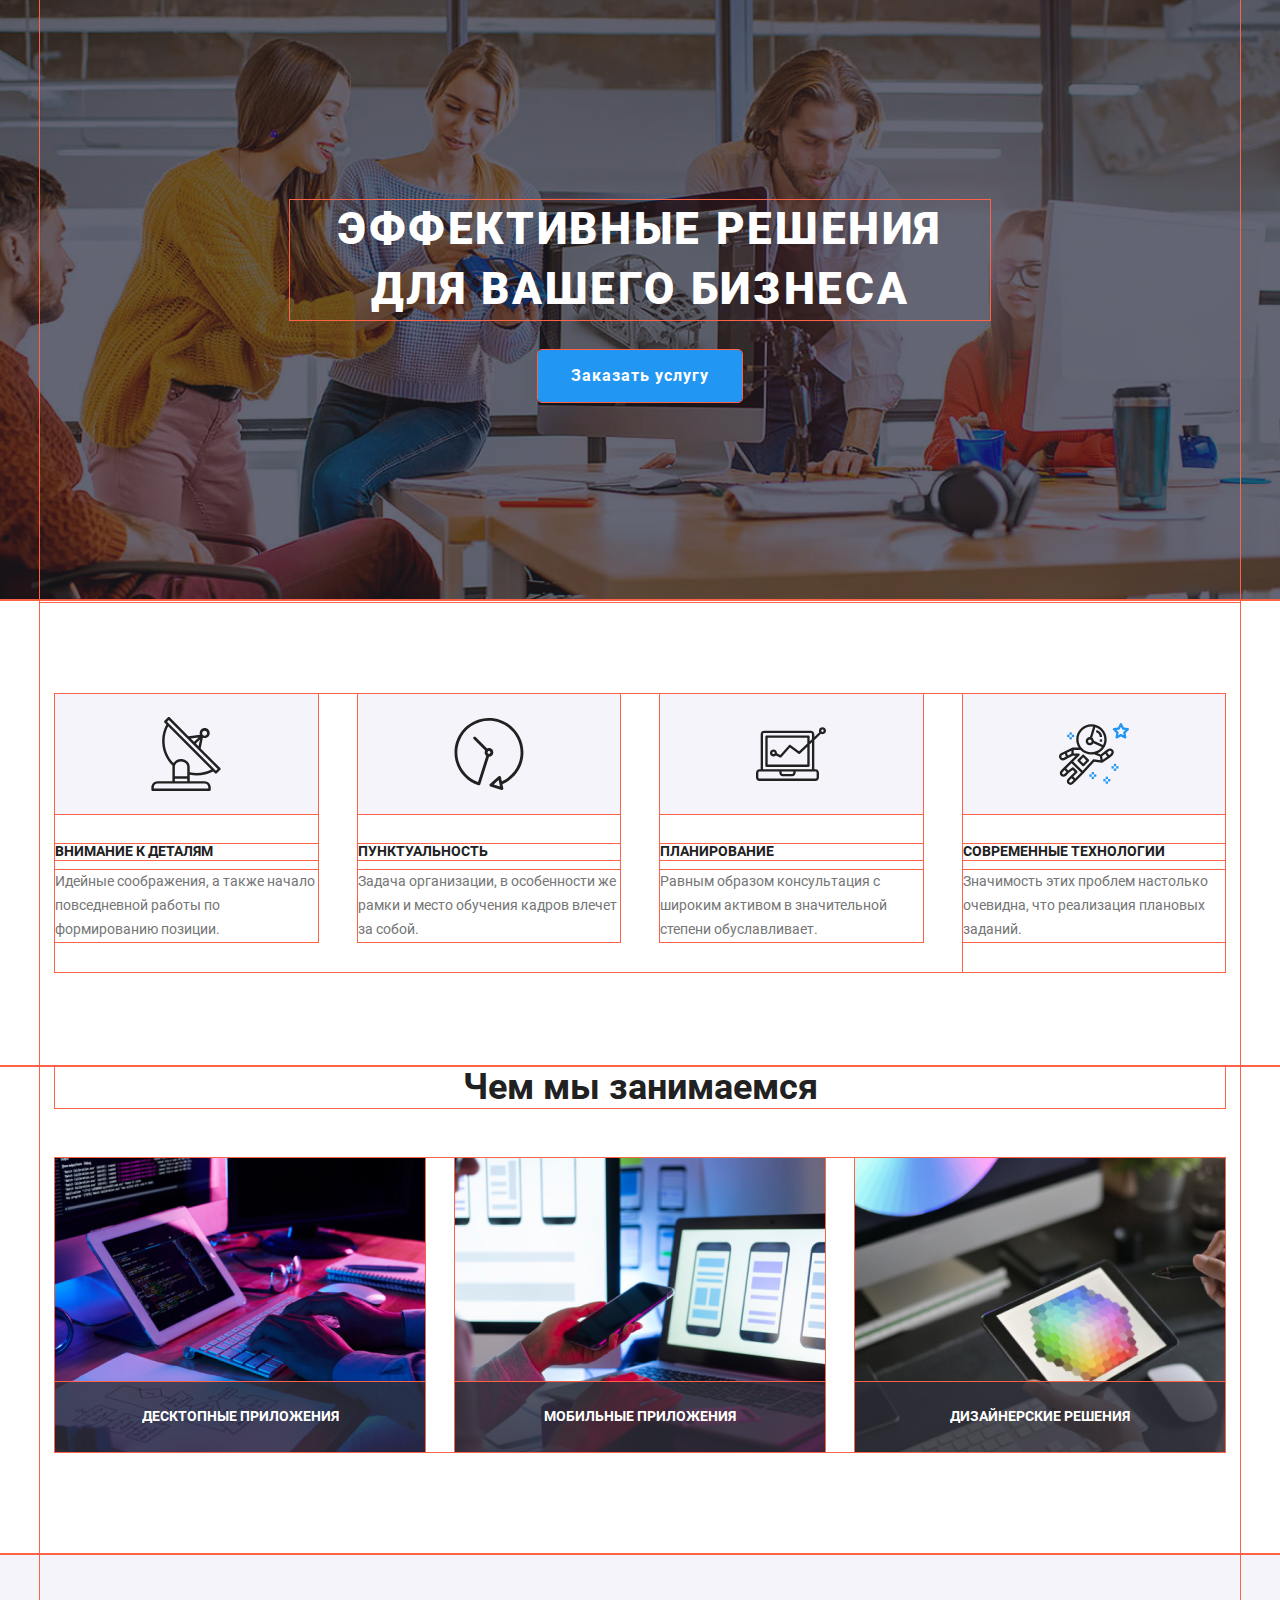
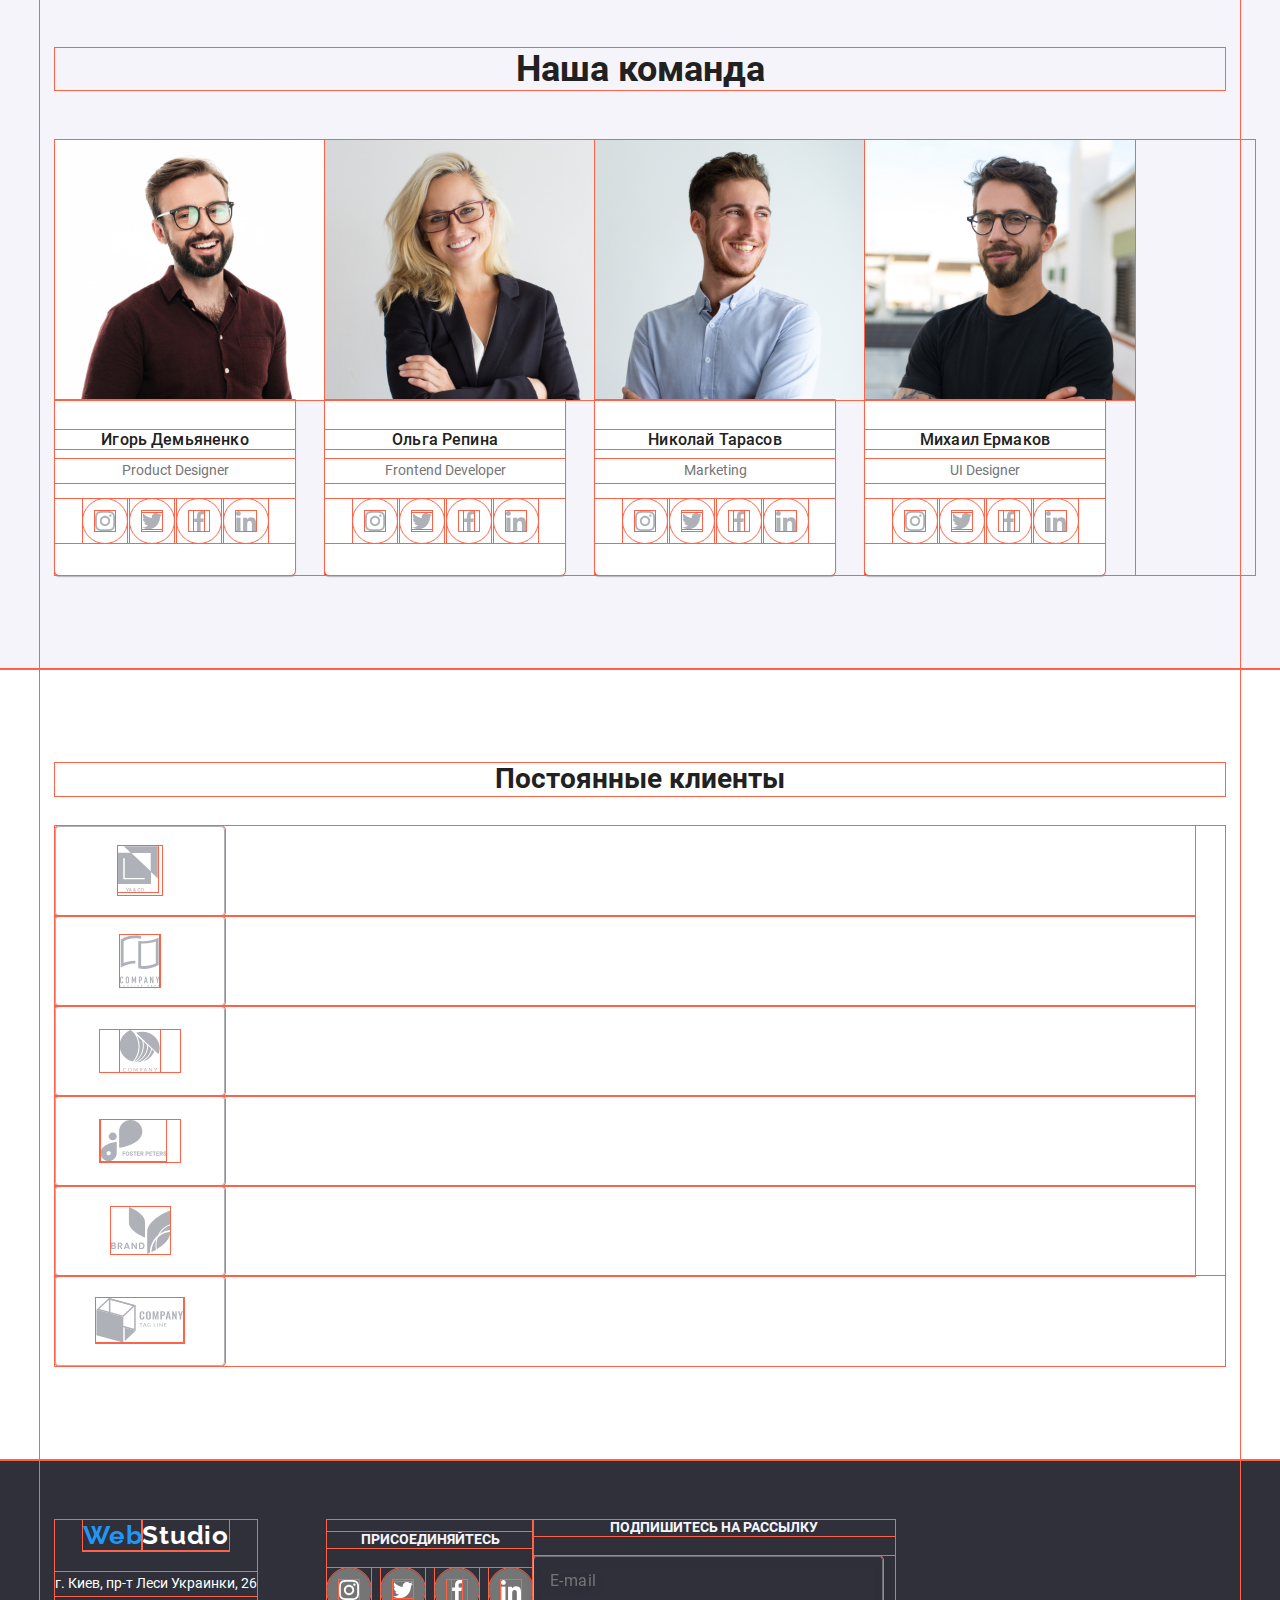
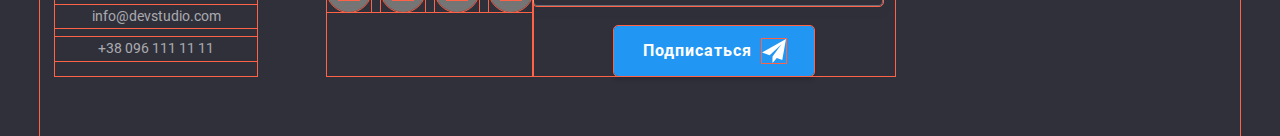
==== commit d77df422: "adaptive footer" ====
--- a/index.html
+++ b/index.html
@@ -14,7 +14,7 @@
     <!-- <header class="page-header">
       <div class="header-container">
     
-        <a href="./index.html" class="logo"><span class="logo__accent">Web</span>Studio</a>
+        <a href="./index.html" class="logo logo--header"><span class="logo__accent">Web</span>Studio</a>
               <button type="button" class="menu__btn" aria-expanded="false" aria-controls="menu-container" data-menu-button>
                 <svg width="24" height="16" aria-label="Переключатель мобильного меню">
                   <use class="menu__close-icon" href="./images/sprite.svg#close_nav"></use>
@@ -244,7 +244,7 @@
       </section>
     </main>
 
-    <!-- <footer class="dark-bg">
+    <footer class="dark-bg">
       <div class="container footer-container">
         <div class="contacts">
           <a href="./index.html" class="logo"><span class="logo__accent">Web</span><span class="logo--inverse">Studio</span></a>
@@ -277,7 +277,7 @@
           </form>
         </div>
       </div>
-    </footer>  -->
+    </footer>  
     <!-- <div class="backdrop is-hidden" data-modal>
       <div class="modal">
         <button class="btn-close" data-modal-close tabindex="8"><svg width="11" height="11">
--- a/css/main.min.css
+++ b/css/main.min.css
@@ -1,2 +1,2 @@
-@font-face{font-family:"Roboto";font-style:normal;font-weight:400;src:url("../fonts/Roboto/roboto-v20-latin_cyrillic-regular.eot");src:local("Roboto"),local("Roboto-Regular"),url("../fonts/Roboto/roboto-v20-latin_cyrillic-regular.eot?#iefix") format("embedded-opentype"),url("../fonts/Roboto/roboto-v20-latin_cyrillic-regular.woff2") format("woff2"),url("../fonts/Roboto/roboto-v20-latin_cyrillic-regular.woff") format("woff"),url("../fonts/Roboto/roboto-v20-latin_cyrillic-regular.ttf") format("truetype"),url("../fonts/Roboto/roboto-v20-latin_cyrillic-regular.svg#Roboto") format("svg")}@font-face{font-family:"Roboto";font-style:normal;font-weight:500;src:url("../fonts/Roboto/roboto-v20-latin_cyrillic-500.eot");src:local("Roboto Medium"),local("Roboto-Medium"),url("../fonts/Roboto/roboto-v20-latin_cyrillic-500.eot?#iefix") format("embedded-opentype"),url("../fonts/Roboto/roboto-v20-latin_cyrillic-500.woff2") format("woff2"),url("../fonts/Roboto/roboto-v20-latin_cyrillic-500.woff") format("woff"),url("../fonts/Roboto/roboto-v20-latin_cyrillic-500.ttf") format("truetype"),url("../fonts/Roboto/roboto-v20-latin_cyrillic-500.svg#Roboto") format("svg")}@font-face{font-family:"Roboto";font-style:normal;font-weight:700;src:url("../fonts/Roboto/roboto-v20-latin_cyrillic-700.eot");src:local("Roboto Bold"),local("Roboto-Bold"),url("../fonts/Roboto/roboto-v20-latin_cyrillic-700.eot?#iefix") format("embedded-opentype"),url("../fonts/Roboto/roboto-v20-latin_cyrillic-700.woff2") format("woff2"),url("../fonts/Roboto/roboto-v20-latin_cyrillic-700.woff") format("woff"),url("../fonts/Roboto/roboto-v20-latin_cyrillic-700.ttf") format("truetype"),url("../fonts/Roboto/roboto-v20-latin_cyrillic-700.svg#Roboto") format("svg")}@font-face{font-family:"Roboto";font-style:normal;font-weight:900;src:url("../fonts/Roboto/roboto-v20-latin_cyrillic-900.eot");src:local("Roboto Black"),local("Roboto-Black"),url("../fonts/Roboto/roboto-v20-latin_cyrillic-900.eot?#iefix") format("embedded-opentype"),url("../fonts/Roboto/roboto-v20-latin_cyrillic-900.woff2") format("woff2"),url("../fonts/Roboto/roboto-v20-latin_cyrillic-900.woff") format("woff"),url("../fonts/Roboto/roboto-v20-latin_cyrillic-900.ttf") format("truetype"),url("../fonts/Roboto/roboto-v20-latin_cyrillic-900.svg#Roboto") format("svg")}.site-nav__link,.aut-nav__link{font-weight:500;line-height:1.14;letter-spacing:0.02em;text-decoration:none}.site-nav__link:hover,.aut-nav__link:hover,.site-nav__link:focus,.aut-nav__link:focus{color:#2196f3}.qualities__caption,.work__subject,.join__title,.subscribe__title{margin-bottom:0;color:#212121;font-weight:700;font-size:14px;line-height:1.14;text-transform:uppercase}.work__title,.clients__title{margin-bottom:50px;color:#212121;font-size:36px;line-height:1.17;text-align:center;font-weight:700}.team__headline{margin-bottom:30px;color:#212121;font-size:28px;line-height:1.17;text-align:center;font-weight:700}html{box-sizing:border-box}*,*::before,*::after{box-sizing:inherit;outline:1px solid tomato}body{color:#757575;font-family:"Roboto", sans-serif;font-size:14px;line-height:1.71}h1,h2,h3,p{margin-top:0}img{display:block;max-width:100%;height:auto}address{font-style:normal}header{border-bottom:1px solid #ececec}link{text-decoration:none}.container{padding-left:15px;padding-right:15px;padding-top:60px;padding-bottom:60px;margin-left:auto;margin-right:auto}@media screen and (min-width: 480px){.container{width:480px}}@media screen and (min-width: 768px){.container{width:768px}}@media screen and (min-width: 1200px){.container{width:1200px;padding-top:94px;padding-bottom:94px}}.list{list-style:none;margin:0;padding:0}.dark-bg{background:#2f303a}.qualities--visually-hidden,.works--visually-hidden{position:absolute;width:1px;height:1px;margin:-1px;border:0;padding:0;clip:rect(0 0 0 0);overflow:hidden}.social{text-align:center}.social__list{display:inline-flex}.social__link{display:inline-flex;justify-content:center;align-items:center;width:44px;height:44px;border-radius:50%;color:#afb1b8;transition:color 250ms cubic-bezier(0.4, 0, 0.2, 1)}.social__link:hover,.social__link:focus{background-color:#2196f3}.social__icon{width:20px;height:20px;fill:currentColor;transition:fill 250ms cubic-bezier(0.4, 0, 0.2, 1)}.social__link:hover .social__icon,.social__link:focus .social__icon{fill:#fff}.join__link:hover .social__icon,.join__link:focus .social__icon{fill:#fff}.logo__accent{color:#2196f3}.logo{display:inline-block;margin-right:93px;font-family:"Raleway", sans-serif;font-size:26px;line-height:1.19;letter-spacing:.03em;font-weight:700;font-weight:700;text-decoration:none;color:#212121}.logo--inverse{color:#fff}.form__title{margin-bottom:12px;font-size:20px;font-weight:bold;line-height:1.15;letter-spacing:0.03em;text-align:center;color:#212121}.form:focus-within .form__title{color:#2196f3}.form__label{display:inline-block;width:100%;font-size:12px;line-height:1.16;letter-spacing:.01em;font-weight:700;color:#757575;position:relative}.form__input{display:block;margin-bottom:10px;margin-top:4px;box-sizing:border-box;height:40px;width:100%;padding-left:42px;font-size:12px;line-height:1.17;letter-spacing:.01em;font-weight:700;color:#757575;border:1px solid rgba(33,33,33,0.2);border-radius:4px}.form__input:focus,.form__input:hover{border-color:#2196f3}.form__input:not(:placeholder-shown):valid{border-color:green}.form__input:not(:placeholder-shown):invalid{border-color:red}.form-icon{display:inline-block;position:absolute;top:28px;left:15px;width:18px;height:18px;fill:#000}.form__input:focus+.form-icon,.form__input:hover+.form-icon{fill:#2196f3}.form__textarea{display:block;margin-bottom:20px;margin-top:4px;box-sizing:border-box;width:100%;height:120px;padding:12px 16px;font-size:12px;line-height:1.17;letter-spacing:.01em;font-weight:700;color:#757575;border:1px solid rgba(33,33,33,0.2);border-radius:4px;resize:none;overflow:auto}.form__textarea::placeholder{font-size:14px;line-height:1.14;letter-spacing:.01em;font-weight:700;color:rgba(117,117,117,0.5)}.submit{display:flex;justify-content:center;align-items:center;margin-bottom:30px}.submit__checkbox{-webkit-appearance:none;-moz-appearance:none;appearance:none;position:absolute}.submit__icon{display:inline-block;width:16px;height:15px;background:#fff;border:2px solid #212121;border-radius:2px;box-shadow:0px 1px 3px rgba(0,0,0,0.12),0px 1px 1px rgba(0,0,0,0.14),0px 2px 1px rgba(0,0,0,0.2)}.submit__checkbox:checked+.submit__icon{background-color:#2196f3;fill:#fff;border-color:#2196f3;background-image:url(../images/check.svg);background-size:contain;background-origin:border-box}.submit__label{display:block;margin-left:7px;display:14px;justify-content:1.71;align-items:center;color:#757575}.submit-link{color:#2196f3}.submit__button{display:block;margin-right:auto;margin-left:auto;width:200px;height:50px;font-size:16px;line-height:1.87;letter-spacing:.06em;font-weight:700;font-weight:bold;text-align:center;color:#fff;background-color:#2196f3;box-shadow:0px 4px 4px rgba(0,0,0,0.15);border-radius:4px;border-style:none}.person__title{color:#212121;margin-bottom:10px;text-align:center;font-size:16px;line-height:1.19;letter-spacing:.01em;font-weight:500}.person__desc{margin-top:0;margin-bottom:16px;text-align:center}.person__card{background:#ffffff;box-shadow:0px 1px 3px rgba(0,0,0,0.12),0px 1px 1px rgba(0,0,0,0.14),0px 2px 1px rgba(0,0,0,0.2);border-radius:0px 0px 4px 4px;padding-top:30px;padding-bottom:24px}@media screen and (min-width: 768px){.person__card{flex-basis:calc(100% / 2 - 30px);margin-right:30px}}@media screen and (min-width: 1200px){.person__card{flex-basis:calc(100% / 4 - 30px);padding-bottom:32px}}.page-header{position:relative}.header-container{padding:10px 15px;margin-left:auto;margin-right:auto;display:flex;justify-content:space-between;align-items:center}@media screen and (min-width: 480px){.header-container{width:480px}}@media screen and (min-width: 768px){.header-container{width:768px}}@media screen and (min-width: 1200px){.header-container{width:1200px}}.menu{display:none;position:absolute;top:100%;left:0;width:100%;background-color:#ffffff;padding:60px;text-align:center}.menu.is-open{display:block}.menu__btn{display:inline-block;width:40px;height:40px;background-color:transparent;border:none}.menu__close-icon{display:none}.menu__btn.is-open .menu__open-icon{display:none}.menu__btn.is-open .menu__close-icon{display:block}.site-nav{margin-bottom:60px}.site-nav__link{padding-top:8px;padding-bottom:8px;color:#212121;transition:color 250ms cubic-bezier(0.4, 0, 0.2, 1)}.site-nav__link--current{position:relative;color:#2196f3}.site-nav__link--current::after{content:"";position:absolute;display:block;left:0;bottom:-4px;width:100%;height:4px;border-radius:2px;background-color:#2196f3}.site-nav__item:not(:last-child){margin-bottom:16px}.aut-nav__link{padding-top:8px;padding-bottom:8px;color:#757575;transition-property:color;transition-delay:250ms}.aut-nav__mail-icon{margin-right:10px;width:16px;height:12px;fill:currentColor;transition:fill 250ms cubic-bezier(0.4, 0, 0.2, 1)}.aut-nav__link:hover .aut-nav__mail-icon{fill:#2196f3}.aut-nav__tel-icon{margin-right:10px;width:10px;height:16px;fill:currentColor;transition:fill 250ms cubic-bezier(0.4, 0, 0.2, 1)}.aut-nav__link:focus .aut-nav__tel-icon{fill:#2196f3}.hero{text-align:center}.hero__container{padding-top:118px;padding-bottom:118px}@media screen and (min-width: 1200px){.hero__container{padding-top:200px;padding-bottom:200px}}.hero--overlay{margin-left:auto;margin-right:auto;background-size:cover;background-position:center;background-image:linear-gradient(rgba(47,48,58,0.4), rgba(47,48,58,0.4)),url(../images/img17.jpg);background-color:#2f303a}@media screen and (min-width: 480px){.hero--overlay{max-width:480px;height:400px}}@media screen and (min-width: 768px){.hero--overlay{max-width:768px;height:400px}}@media screen and (min-width: 1200px){.hero--overlay{max-width:1600px;height:600px}}.hero__title{margin-top:0;margin-bottom:30px;max-width:360px;margin-left:auto;margin-right:auto;text-decoration:none;text-transform:uppercase;color:#fff;font-size:26px;line-height:1.61;letter-spacing:.06em;font-weight:900}@media screen and (min-width: 1200px){.hero__title{font-size:44px;line-height:1.36;letter-spacing:.06em;font-weight:900;max-width:700px}}.button__hero{padding:10px 32px;min-width:200px;border:1px solid transparent;border-radius:4px;font-size:16px;line-height:1.87;letter-spacing:.06em;font-weight:700;color:#fff;background-color:#2196f3;font-family:inherit;text-align:center;transition:color 250ms cubic-bezier(0.4, 0, 0.2, 1),background-color 250ms cubic-bezier(0.4, 0, 0.2, 1)}.button__hero:hover,.button__hero:focus{color:#2196f3;background-color:#fff}.qualities__list{display:block}@media screen and (min-width: 480px){.qualities__list{display:block}}@media screen and (min-width: 768px){.qualities__list{display:flex;flex-wrap:wrap;justify-content:space-between}}.qualities__item:not(:last-child){margin-bottom:30px}.qualities__item::before{content:"";display:block;height:120px;padding-top:25px;padding-bottom:25px;margin-bottom:30px;background-size:contain;background-repeat:no-repeat;background-position:center;background-size:70px;background-color:#f5f4fa}.qualities__item:nth-child(1)::before{background-image:url(../images/vector1.svg)}.qualities__item:nth-child(2)::before{background-image:url(../images/vector2.svg)}.qualities__item:nth-child(3)::before{background-image:url(../images/vector3.svg)}.qualities__item:nth-child(4)::before{background-image:url(../images/vector4.svg)}@media screen and (min-width: 768px){.qualities__item{flex-basis:calc(100% / 2 - 30px)}}@media screen and (min-width: 1200px){.qualities__item{margin-bottom:0;flex-basis:calc(100% / 4 - 30px)}}.qualities__desc{margin-top:10px;margin-bottom:0}.work{display:none;padding-top:0}@media screen and (min-width: 1200px){.work{display:block}}.work__headline{display:inline-flex;flex-wrap:wrap}.work__pictures{flex-basis:auto;position:relative}.work__pictures:not(:first-child){margin-left:30px}.work__subject{position:absolute;display:block;bottom:0;left:0;padding:27px;width:100%;height:70px;text-align:center;background-color:rgba(47,48,58,0.8);color:#fff}.team{background-color:#f5f4fa}@media screen and (min-width: 768px){.team__list{display:flex;flex-wrap:wrap}}@media screen and (min-width: 1200px){.team__list{display:flex;margin-right:-30px;flex-wrap:wrap}}@media screen and (min-width: 1200px){.team__headline{margin-bottom:50px;font-size:36px}}@media screen and (max-width: 1199px){.clients__list{display:flex;flex-wrap:wrap;justify-content:space-between;margin-right:-30px}}.clients__link{display:flex;justify-content:center;align-items:center;border:1px solid;border-color:#afb1b8;box-sizing:border-box;border-radius:4px;transition:border-color 250ms cubic-bezier(0.4, 0, 0.2, 1)}@media screen and (min-width: 1200px){.clients__link{width:170px;height:90px}}.clients__link:hover,.clients__link:focus{border-color:#2196f3}@media screen and (min-width: 480px){.clients__item{flex-basis:calc(100% / 2 - 30px)}}@media screen and (min-width: 768px){.clients__item{flex-basis:calc(100% / 3 - 30px)}}@media screen and (min-width: 1199px){.clients__item:not(:last-child){margin-right:30px}}.clients__icon{fill:#afb1b8;transition:fill 250ms cubic-bezier(0.4, 0, 0.2, 1)}.clients__link:hover .clients__icon,.clients__link:focus .clients__icon{fill:#2196f3}.footer-container{display:flex;padding-top:60px;padding-bottom:60px}.contacts__address,.contacts__link{font-size:14px;line-height:1.71}.contacts__link{display:block;color:rgba(255,255,255,0.6);margin-top:9px;text-decoration:none}.contacts__address{color:#fff;margin-top:20px;margin-bottom:0}.join{display:block;margin-left:70px;padding-top:12px}.join__title{color:#f5f4fa;margin-bottom:20px}.join__list{display:flex;text-decoration:none}.join__item{display:inline-flex}.join__item:not(:last-child){margin-right:10px}.join__link{display:flex;justify-content:center;align-items:center;width:44px;height:44px;border-radius:50%;color:#fff;background-color:#757575;transition:background-color 250ms cubic-bezier(0.4, 0, 0.2, 1)}.join__link:hover,.join__link:focus{background-color:#2196f3}.subscribe{padding-top:12px;margin-left:93px}.subscribe__field{display:flex;align-items:center}.subscribe__input{width:350px;height:50px;padding:15px 16px;margin-right:12px;background-color:transparent;border:1px solid rgba(255,255,255,0.3);box-sizing:border-box;filter:drop-shadow(0px 4px 4px rgba(0,0,0,0.15));border-radius:4px;font-size:16px;line-height:1.25;letter-spacing:0.03em;color:rgba(255,255,255,0.6)}.subscribe__input:-webkit-autofill,.subscribe__input:-webkit-autofill:hover,.subscribe__input:-webkit-autofill:focus{border:1px solid #69696b;-webkit-text-fill-color:rgba(255,255,255,0.6);-webkit-box-shadow:0 0 0px 1000px 255,255,255,0.3 inset;box-shadow:0 0 0px 1000px 255,255,255,0.3 inset}.subscribe__button{display:flex;align-items:center;text-align:center;padding:10px 28px 10px 29px;width:200px;height:50px;background-color:#2196f3;font-size:16px;line-height:1.87;letter-spacing:.06em;font-weight:bold;color:#fff;border:transparent;box-shadow:0px 4px 4px rgba(0,0,0,0.15);border-radius:4px;transition:color 250ms cubic-bezier(0.4, 0, 0.2, 1),background-color 250ms cubic-bezier(0.4, 0, 0.2, 1)}.subscribe__button:hover,.subscribe__button:focus{color:#2196f3;background-color:#f5f4fa}.icon-send{width:24px;height:24px;margin-left:10px;fill:currentColor;transition:fill 250ms cubic-bezier(0.4, 0, 0.2, 1)}.subscribe__title{color:#f5f4fa;margin-bottom:20px}.backdrop{position:fixed;left:0;top:0;width:100%;height:100%;background:rgba(0,0,0,0.2);opacity:1;transition:opacity 250ms cubic-bezier(0.4, 0, 0.2, 1)}.backdrop.is-hidden{opacity:0;pointer-events:none}.backdrop.is-hidden .modal{transform:translate(-50%, -50%) scale(1.1)}.modal{position:absolute;left:50%;top:50%;transform:translate(-50%, -50%) scale(1);width:528px;height:581px;padding:40px 39px 40px 41px;background-color:#fff;box-shadow:0px 1px 3px rgba(0,0,0,0.12),0px 1px 1px rgba(0,0,0,0.14),0px 2px 1px rgba(0,0,0,0.2);border-radius:4px;transition:transform 250ms cubic-bezier(0.4, 0, 0.2, 1),opacity 250ms cubic-bezier(0.4, 0, 0.2, 1)}.btn-close{position:absolute;top:8px;right:8px;display:block;width:30px;height:30px;border:1px solid rgba(0,0,0,0.1);border-radius:50%;margin-left:auto;background:#ffffff}
+@font-face{font-family:"Roboto";font-style:normal;font-weight:400;src:url("../fonts/Roboto/roboto-v20-latin_cyrillic-regular.eot");src:local("Roboto"),local("Roboto-Regular"),url("../fonts/Roboto/roboto-v20-latin_cyrillic-regular.eot?#iefix") format("embedded-opentype"),url("../fonts/Roboto/roboto-v20-latin_cyrillic-regular.woff2") format("woff2"),url("../fonts/Roboto/roboto-v20-latin_cyrillic-regular.woff") format("woff"),url("../fonts/Roboto/roboto-v20-latin_cyrillic-regular.ttf") format("truetype"),url("../fonts/Roboto/roboto-v20-latin_cyrillic-regular.svg#Roboto") format("svg")}@font-face{font-family:"Roboto";font-style:normal;font-weight:500;src:url("../fonts/Roboto/roboto-v20-latin_cyrillic-500.eot");src:local("Roboto Medium"),local("Roboto-Medium"),url("../fonts/Roboto/roboto-v20-latin_cyrillic-500.eot?#iefix") format("embedded-opentype"),url("../fonts/Roboto/roboto-v20-latin_cyrillic-500.woff2") format("woff2"),url("../fonts/Roboto/roboto-v20-latin_cyrillic-500.woff") format("woff"),url("../fonts/Roboto/roboto-v20-latin_cyrillic-500.ttf") format("truetype"),url("../fonts/Roboto/roboto-v20-latin_cyrillic-500.svg#Roboto") format("svg")}@font-face{font-family:"Roboto";font-style:normal;font-weight:700;src:url("../fonts/Roboto/roboto-v20-latin_cyrillic-700.eot");src:local("Roboto Bold"),local("Roboto-Bold"),url("../fonts/Roboto/roboto-v20-latin_cyrillic-700.eot?#iefix") format("embedded-opentype"),url("../fonts/Roboto/roboto-v20-latin_cyrillic-700.woff2") format("woff2"),url("../fonts/Roboto/roboto-v20-latin_cyrillic-700.woff") format("woff"),url("../fonts/Roboto/roboto-v20-latin_cyrillic-700.ttf") format("truetype"),url("../fonts/Roboto/roboto-v20-latin_cyrillic-700.svg#Roboto") format("svg")}@font-face{font-family:"Roboto";font-style:normal;font-weight:900;src:url("../fonts/Roboto/roboto-v20-latin_cyrillic-900.eot");src:local("Roboto Black"),local("Roboto-Black"),url("../fonts/Roboto/roboto-v20-latin_cyrillic-900.eot?#iefix") format("embedded-opentype"),url("../fonts/Roboto/roboto-v20-latin_cyrillic-900.woff2") format("woff2"),url("../fonts/Roboto/roboto-v20-latin_cyrillic-900.woff") format("woff"),url("../fonts/Roboto/roboto-v20-latin_cyrillic-900.ttf") format("truetype"),url("../fonts/Roboto/roboto-v20-latin_cyrillic-900.svg#Roboto") format("svg")}.site-nav__link,.aut-nav__link{font-weight:500;line-height:1.14;letter-spacing:0.02em;text-decoration:none}.site-nav__link:hover,.aut-nav__link:hover,.site-nav__link:focus,.aut-nav__link:focus{color:#2196f3}.qualities__caption,.work__subject,.join__title,.subscribe__title{margin-bottom:0;color:#212121;font-weight:700;font-size:14px;line-height:1.14;text-transform:uppercase}.work__title{margin-bottom:50px;color:#212121;font-size:36px;line-height:1.17;text-align:center;font-weight:700}.team__headline,.clients__title{margin-bottom:30px;color:#212121;font-size:28px;line-height:1.17;text-align:center;font-weight:700}html{box-sizing:border-box}*,*::before,*::after{box-sizing:inherit;outline:1px solid tomato}body{color:#757575;font-family:"Roboto", sans-serif;font-size:14px;line-height:1.71}h1,h2,h3,p{margin-top:0}img{display:block;max-width:100%;height:auto}address{font-style:normal}header{border-bottom:1px solid #ececec}link{text-decoration:none}.container{padding-left:15px;padding-right:15px;padding-top:60px;padding-bottom:60px;margin-left:auto;margin-right:auto}@media screen and (min-width: 480px){.container{width:480px}}@media screen and (min-width: 768px){.container{width:768px}}@media screen and (min-width: 1200px){.container{width:1200px;padding-top:94px;padding-bottom:94px}}.list{list-style:none;margin:0;padding:0}.dark-bg{background:#2f303a}.qualities--visually-hidden,.works--visually-hidden{position:absolute;width:1px;height:1px;margin:-1px;border:0;padding:0;clip:rect(0 0 0 0);overflow:hidden}.social{text-align:center}.social__list{display:inline-flex}.social__link{display:inline-flex;justify-content:center;align-items:center;width:44px;height:44px;border-radius:50%;color:#afb1b8;transition:color 250ms cubic-bezier(0.4, 0, 0.2, 1)}.social__link:hover,.social__link:focus{background-color:#2196f3}.social__icon{width:20px;height:20px;fill:currentColor;transition:fill 250ms cubic-bezier(0.4, 0, 0.2, 1)}.social__link:hover .social__icon,.social__link:focus .social__icon{fill:#fff}.join__link:hover .social__icon,.join__link:focus .social__icon{fill:#fff}.logo{display:inline-block;font-family:"Raleway", sans-serif;font-size:26px;line-height:1.19;letter-spacing:.03em;font-weight:700;font-weight:700;text-decoration:none;color:#212121}.logo--header{margin-right:93px}.logo--inverse{color:#fff}.logo__accent{color:#2196f3}.form__title{margin-bottom:12px;font-size:20px;font-weight:bold;line-height:1.15;letter-spacing:0.03em;text-align:center;color:#212121}.form:focus-within .form__title{color:#2196f3}.form__label{display:inline-block;width:100%;font-size:12px;line-height:1.16;letter-spacing:.01em;font-weight:700;color:#757575;position:relative}.form__input{display:block;margin-bottom:10px;margin-top:4px;box-sizing:border-box;height:40px;width:100%;padding-left:42px;font-size:12px;line-height:1.17;letter-spacing:.01em;font-weight:700;color:#757575;border:1px solid rgba(33,33,33,0.2);border-radius:4px}.form__input:focus,.form__input:hover{border-color:#2196f3}.form__input:not(:placeholder-shown):valid{border-color:green}.form__input:not(:placeholder-shown):invalid{border-color:red}.form-icon{display:inline-block;position:absolute;top:28px;left:15px;width:18px;height:18px;fill:#000}.form__input:focus+.form-icon,.form__input:hover+.form-icon{fill:#2196f3}.form__textarea{display:block;margin-bottom:20px;margin-top:4px;box-sizing:border-box;width:100%;height:120px;padding:12px 16px;font-size:12px;line-height:1.17;letter-spacing:.01em;font-weight:700;color:#757575;border:1px solid rgba(33,33,33,0.2);border-radius:4px;resize:none;overflow:auto}.form__textarea::placeholder{font-size:14px;line-height:1.14;letter-spacing:.01em;font-weight:700;color:rgba(117,117,117,0.5)}.submit{display:flex;justify-content:center;align-items:center;margin-bottom:30px}.submit__checkbox{-webkit-appearance:none;-moz-appearance:none;appearance:none;position:absolute}.submit__icon{display:inline-block;width:16px;height:15px;background:#fff;border:2px solid #212121;border-radius:2px;box-shadow:0px 1px 3px rgba(0,0,0,0.12),0px 1px 1px rgba(0,0,0,0.14),0px 2px 1px rgba(0,0,0,0.2)}.submit__checkbox:checked+.submit__icon{background-color:#2196f3;fill:#fff;border-color:#2196f3;background-image:url(../images/check.svg);background-size:contain;background-origin:border-box}.submit__label{display:block;margin-left:7px;display:14px;justify-content:1.71;align-items:center;color:#757575}.submit-link{color:#2196f3}.submit__button{display:block;margin-right:auto;margin-left:auto;width:200px;height:50px;font-size:16px;line-height:1.87;letter-spacing:.06em;font-weight:700;font-weight:bold;text-align:center;color:#fff;background-color:#2196f3;box-shadow:0px 4px 4px rgba(0,0,0,0.15);border-radius:4px;border-style:none}.person__title{color:#212121;margin-bottom:10px;text-align:center;font-size:16px;line-height:1.19;letter-spacing:.01em;font-weight:500}.person__desc{margin-top:0;margin-bottom:16px;text-align:center}.person__card{background:#ffffff;box-shadow:0px 1px 3px rgba(0,0,0,0.12),0px 1px 1px rgba(0,0,0,0.14),0px 2px 1px rgba(0,0,0,0.2);border-radius:0px 0px 4px 4px;padding-top:30px;padding-bottom:24px}@media screen and (min-width: 768px){.person__card{flex-basis:calc(100% / 2 - 30px);margin-right:30px}}@media screen and (min-width: 1200px){.person__card{flex-basis:calc(100% / 4 - 30px);padding-bottom:32px}}.page-header{position:relative}.header-container{padding:10px 15px;margin-left:auto;margin-right:auto;display:flex;justify-content:space-between;align-items:center}@media screen and (min-width: 480px){.header-container{width:480px}}@media screen and (min-width: 768px){.header-container{width:768px}}@media screen and (min-width: 1200px){.header-container{width:1200px}}.menu{display:none;position:absolute;top:100%;left:0;width:100%;background-color:#ffffff;padding:60px;text-align:center}.menu.is-open{display:block}.menu__btn{display:inline-block;width:40px;height:40px;background-color:transparent;border:none}.menu__close-icon{display:none}.menu__btn.is-open .menu__open-icon{display:none}.menu__btn.is-open .menu__close-icon{display:block}.site-nav{margin-bottom:60px}.site-nav__link{padding-top:8px;padding-bottom:8px;color:#212121;transition:color 250ms cubic-bezier(0.4, 0, 0.2, 1)}.site-nav__link--current{position:relative;color:#2196f3}.site-nav__link--current::after{content:"";position:absolute;display:block;left:0;bottom:-4px;width:100%;height:4px;border-radius:2px;background-color:#2196f3}.site-nav__item:not(:last-child){margin-bottom:16px}.aut-nav__link{padding-top:8px;padding-bottom:8px;color:#757575;transition-property:color;transition-delay:250ms}.aut-nav__mail-icon{margin-right:10px;width:16px;height:12px;fill:currentColor;transition:fill 250ms cubic-bezier(0.4, 0, 0.2, 1)}.aut-nav__link:hover .aut-nav__mail-icon{fill:#2196f3}.aut-nav__tel-icon{margin-right:10px;width:10px;height:16px;fill:currentColor;transition:fill 250ms cubic-bezier(0.4, 0, 0.2, 1)}.aut-nav__link:focus .aut-nav__tel-icon{fill:#2196f3}.hero{text-align:center}.hero__container{padding-top:118px;padding-bottom:118px}@media screen and (min-width: 1200px){.hero__container{padding-top:200px;padding-bottom:200px}}.hero--overlay{margin-left:auto;margin-right:auto;background-size:cover;background-position:center;background-image:linear-gradient(rgba(47,48,58,0.4), rgba(47,48,58,0.4)),url(../images/img17.jpg);background-color:#2f303a}@media screen and (min-width: 480px){.hero--overlay{max-width:480px;height:400px}}@media screen and (min-width: 768px){.hero--overlay{max-width:768px;height:400px}}@media screen and (min-width: 1200px){.hero--overlay{max-width:1600px;height:600px}}.hero__title{margin-top:0;margin-bottom:30px;max-width:360px;margin-left:auto;margin-right:auto;text-decoration:none;text-transform:uppercase;color:#fff;font-size:26px;line-height:1.61;letter-spacing:.06em;font-weight:900}@media screen and (min-width: 1200px){.hero__title{font-size:44px;line-height:1.36;letter-spacing:.06em;font-weight:900;max-width:700px}}.button__hero{padding:10px 32px;min-width:200px;border:1px solid transparent;border-radius:4px;font-size:16px;line-height:1.87;letter-spacing:.06em;font-weight:700;color:#fff;background-color:#2196f3;font-family:inherit;text-align:center;transition:color 250ms cubic-bezier(0.4, 0, 0.2, 1),background-color 250ms cubic-bezier(0.4, 0, 0.2, 1)}.button__hero:hover,.button__hero:focus{color:#2196f3;background-color:#fff}.qualities__list{display:block}@media screen and (min-width: 480px){.qualities__list{display:block}}@media screen and (min-width: 768px){.qualities__list{display:flex;flex-wrap:wrap;justify-content:space-between}}.qualities__item:not(:last-child){margin-bottom:30px}.qualities__item::before{content:"";display:block;height:120px;padding-top:25px;padding-bottom:25px;margin-bottom:30px;background-size:contain;background-repeat:no-repeat;background-position:center;background-size:70px;background-color:#f5f4fa}.qualities__item:nth-child(1)::before{background-image:url(../images/vector1.svg)}.qualities__item:nth-child(2)::before{background-image:url(../images/vector2.svg)}.qualities__item:nth-child(3)::before{background-image:url(../images/vector3.svg)}.qualities__item:nth-child(4)::before{background-image:url(../images/vector4.svg)}@media screen and (min-width: 768px){.qualities__item{flex-basis:calc(100% / 2 - 30px)}}@media screen and (min-width: 1200px){.qualities__item{margin-bottom:0;flex-basis:calc(100% / 4 - 30px)}}.qualities__desc{margin-top:10px;margin-bottom:0}.work{display:none;padding-top:0}@media screen and (min-width: 1200px){.work{display:block}}.work__headline{display:inline-flex;flex-wrap:wrap}.work__pictures{flex-basis:auto;position:relative}.work__pictures:not(:first-child){margin-left:30px}.work__subject{position:absolute;display:block;bottom:0;left:0;padding:27px;width:100%;height:70px;text-align:center;background-color:rgba(47,48,58,0.8);color:#fff}.team{background-color:#f5f4fa}@media screen and (min-width: 768px){.team__list{display:flex;flex-wrap:wrap}}@media screen and (min-width: 1200px){.team__list{display:flex;margin-right:-30px;flex-wrap:wrap}}@media screen and (min-width: 1200px){.team__headline{margin-bottom:50px;font-size:36px}}@media screen and (max-width: 1199px){.clients__list{display:flex;flex-wrap:wrap;justify-content:space-between;margin-right:-30px}}.clients__link{display:flex;justify-content:center;align-items:center;border:1px solid;border-color:#afb1b8;box-sizing:border-box;border-radius:4px;transition:border-color 250ms cubic-bezier(0.4, 0, 0.2, 1)}@media screen and (min-width: 1200px){.clients__link{width:170px;height:90px}}.clients__link:hover,.clients__link:focus{border-color:#2196f3}.clients__item{flex-basis:calc(100% / 2 - 30px)}@media screen and (min-width: 768px){.clients__item{flex-basis:calc(100% / 3 - 30px)}}@media screen and (min-width: 1199px){.clients__item:not(:last-child){margin-right:30px}}.clients__icon{fill:#afb1b8;transition:fill 250ms cubic-bezier(0.4, 0, 0.2, 1)}.clients__link:hover .clients__icon,.clients__link:focus .clients__icon{fill:#2196f3}.footer-container{display:block;text-align:center;padding-top:60px;padding-bottom:60px}@media screen and (min-width: 768px){.footer-container{display:flex}}.contacts__address,.contacts__link{font-size:14px;line-height:1.71}.contacts__link{display:block;color:rgba(255,255,255,0.6);margin-top:8px;text-decoration:none}@media screen and (min-width: 1200px){.contacts__link{margin-top:9px}}.contacts__address{color:#fff;margin-top:20px;margin-bottom:0}@media screen and (max-width: 1199px){.contacts{margin-bottom:60px}}.join{display:block}@media screen and (max-width: 1199px){.join{margin-bottom:60px}}@media screen and (min-width: 1200px){.join{margin-left:70px;padding-top:12px}}.join__title{color:#f5f4fa;margin-bottom:20px}.join__list{display:flex;justify-content:center;text-decoration:none}.join__item{display:inline-flex}.join__item:not(:last-child){margin-right:10px}.join__link{display:flex;justify-content:center;align-items:center;width:44px;height:44px;border-radius:50%;color:#fff;background-color:#757575;transition:background-color 250ms cubic-bezier(0.4, 0, 0.2, 1)}.join__link:hover,.join__link:focus{background-color:#2196f3}@media scren and (min-width: 1200px){.subscribe{padding-top:12px;margin-left:93px}}@media screen and (max-width: 1199px){.subscribe{margin-bottom:60px}}@media scren and (min-width: 768px){.subscribe__field{display:flex;align-items:center}}.subscribe__input{width:350px;height:50px;padding:15px 16px;margin-right:12px;margin-bottom:20px;background-color:transparent;border:1px solid rgba(255,255,255,0.3);box-sizing:border-box;filter:drop-shadow(0px 4px 4px rgba(0,0,0,0.15));border-radius:4px;font-size:16px;line-height:1.25;letter-spacing:0.03em;color:rgba(255,255,255,0.6)}@media screen and (max-width: 380px){.subscribe__input{width:100%}}.subscribe__input:-webkit-autofill,.subscribe__input:-webkit-autofill:hover,.subscribe__input:-webkit-autofill:focus{border:1px solid #69696b;-webkit-text-fill-color:rgba(255,255,255,0.6);-webkit-box-shadow:0 0 0px 1000px 255,255,255,0.3 inset;box-shadow:0 0 0px 1000px 255,255,255,0.3 inset}.subscribe__button{margin-right:auto;margin-left:auto;display:flex;align-items:center;text-align:center;padding:10px 28px 10px 29px;width:200px;height:50px;background-color:#2196f3;font-size:16px;line-height:1.87;letter-spacing:.06em;font-weight:bold;color:#fff;border:transparent;box-shadow:0px 4px 4px rgba(0,0,0,0.15);border-radius:4px;transition:color 250ms cubic-bezier(0.4, 0, 0.2, 1),background-color 250ms cubic-bezier(0.4, 0, 0.2, 1)}.subscribe__button:hover,.subscribe__button:focus{color:#2196f3;background-color:#f5f4fa}.icon-send{width:24px;height:24px;margin-left:10px;fill:currentColor;transition:fill 250ms cubic-bezier(0.4, 0, 0.2, 1)}.subscribe__title{color:#f5f4fa;margin-bottom:20px}.backdrop{position:fixed;left:0;top:0;width:100%;height:100%;background:rgba(0,0,0,0.2);opacity:1;transition:opacity 250ms cubic-bezier(0.4, 0, 0.2, 1)}.backdrop.is-hidden{opacity:0;pointer-events:none}.backdrop.is-hidden .modal{transform:translate(-50%, -50%) scale(1.1)}.modal{position:absolute;left:50%;top:50%;transform:translate(-50%, -50%) scale(1);width:528px;height:581px;padding:40px 39px 40px 41px;background-color:#fff;box-shadow:0px 1px 3px rgba(0,0,0,0.12),0px 1px 1px rgba(0,0,0,0.14),0px 2px 1px rgba(0,0,0,0.2);border-radius:4px;transition:transform 250ms cubic-bezier(0.4, 0, 0.2, 1),opacity 250ms cubic-bezier(0.4, 0, 0.2, 1)}.btn-close{position:absolute;top:8px;right:8px;display:block;width:30px;height:30px;border:1px solid rgba(0,0,0,0.1);border-radius:50%;margin-left:auto;background:#ffffff}
 /*# sourceMappingURL=main.min.css.map */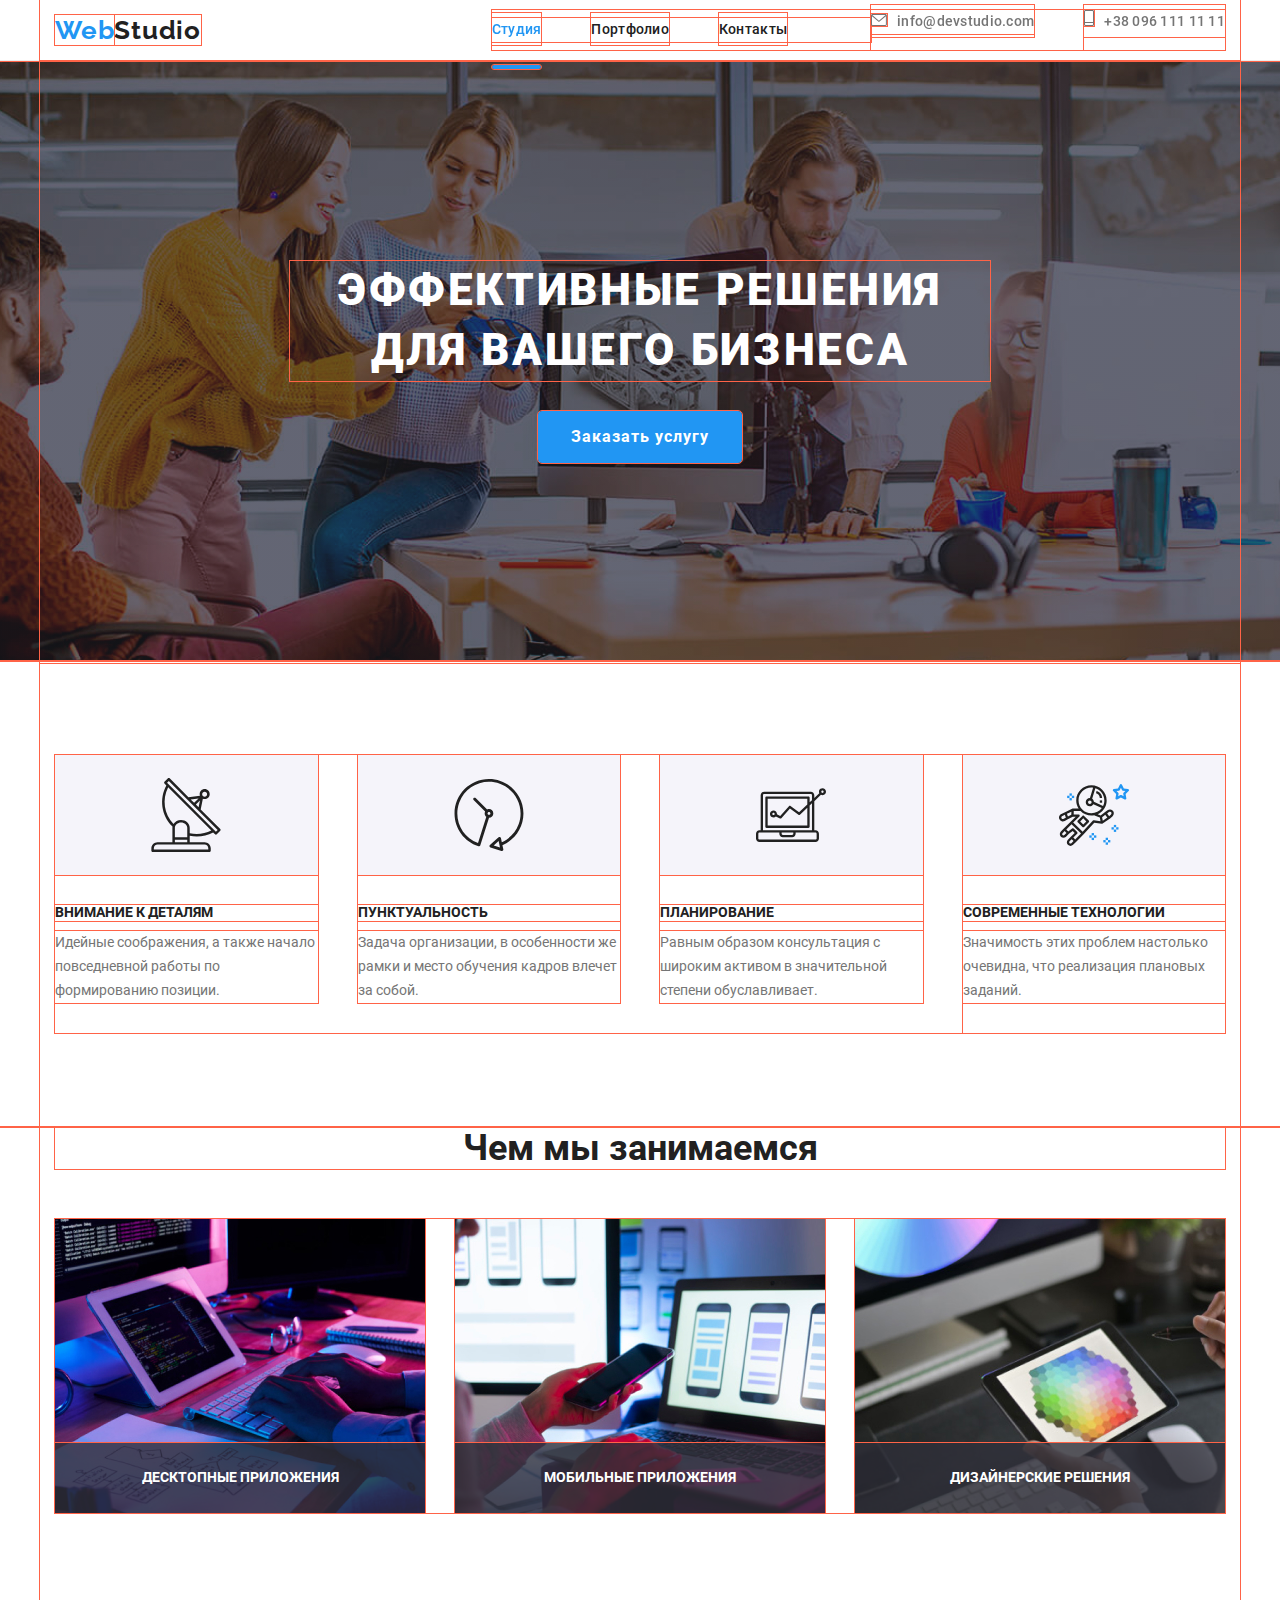
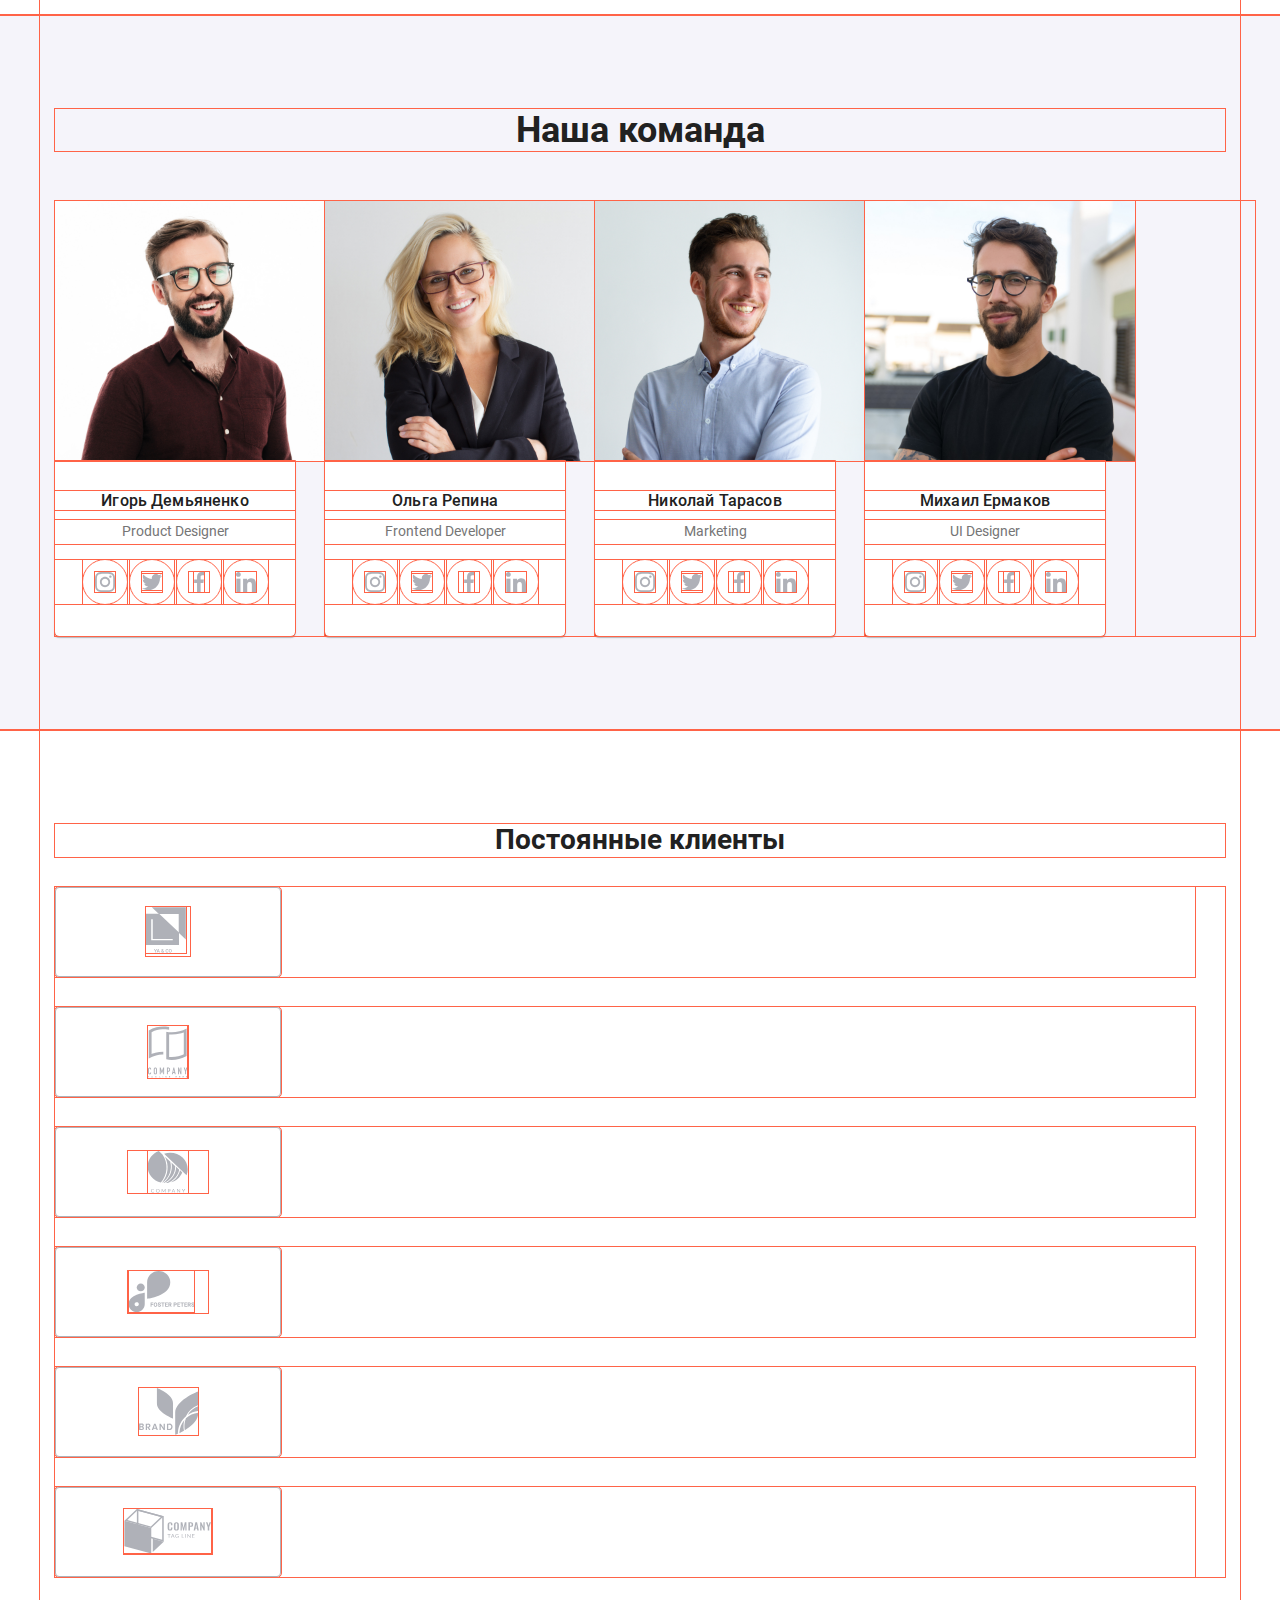
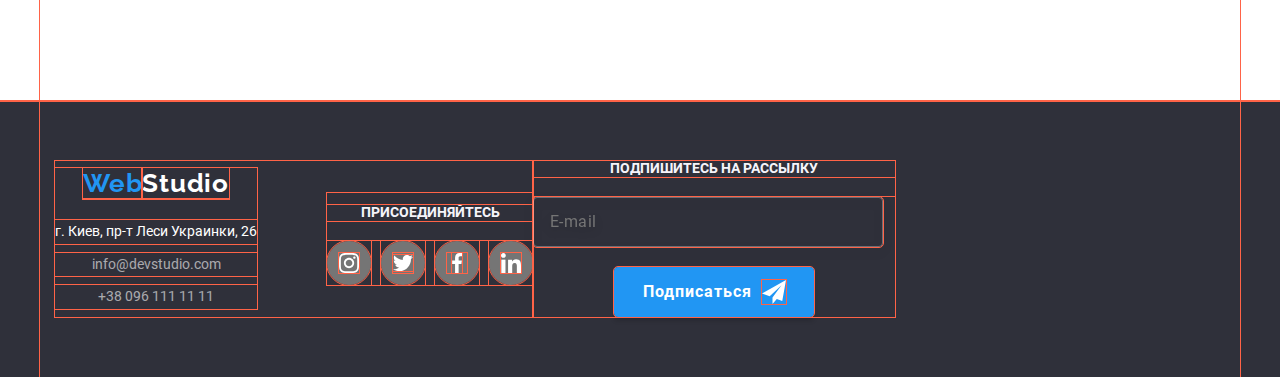
==== commit 8aaed634: "tablet" ====
--- a/index.html
+++ b/index.html
@@ -11,7 +11,7 @@
     <link rel="stylesheet" href="./css/main.min.css" />
   </head>
   <body>
-    <!-- <header class="page-header">
+     <header class="page-header">
       <div class="header-container">
     
         <a href="./index.html" class="logo logo--header"><span class="logo__accent">Web</span>Studio</a>
@@ -23,7 +23,7 @@
               </button>
           <nav class="menu" id="menu-container" data-menu>
         <ul class="site-nav list">
-          <li class="site-nav__item"><a href="./index.html" class="site-nav__link site-nav__link--current">Студия</a></li>
+          <li class="site-nav__item site-nav__item--current"><a href="./index.html" class="site-nav__link site-nav__link--current">Студия</a></li>
           <li class="site-nav__item"><a href="./portfolio.html" class="site-nav__link">Портфолио</a></li>
           <li class="site-nav__item"><a href="#Contacts" class="site-nav__link">Контакты</a></li>
         </ul>
@@ -36,7 +36,7 @@
 
     
     </div>
-    </header> -->
+    </header> 
     <main>
       <section class="hero hero--overlay">
         <div class="container hero__container">
@@ -246,24 +246,26 @@
 
     <footer class="dark-bg">
       <div class="container footer-container">
-        <div class="contacts">
-          <a href="./index.html" class="logo"><span class="logo__accent">Web</span><span class="logo--inverse">Studio</span></a>
-          <address id="Contacts">
-            <p class="contacts__address">г. Киев, пр-т Леси Украинки, 26</p>
-            <ul class="list">
-              <li><a href="mailto:info@devstudio.com" class="contacts__link">info@devstudio.com</a></li>
-              <li><a href="tel:+380961111111" class="contacts__link"> +38 096 111 11 11 </a></li>
+        <div class="join-us">
+          <div class="contacts">
+            <a href="./index.html" class="logo"><span class="logo__accent">Web</span><span class="logo--inverse">Studio</span></a>
+            <address id="Contacts">
+              <p class="contacts__address">г. Киев, пр-т Леси Украинки, 26</p>
+              <ul class="list">
+                <li><a href="mailto:info@devstudio.com" class="contacts__link">info@devstudio.com</a></li>
+                <li><a href="tel:+380961111111" class="contacts__link"> +38 096 111 11 11 </a></li>
+              </ul>
+            </address>
+          </div>
+          <div class="join">
+            <h3 class="join__title">Присоединяйтесь</h3>
+            <ul class="list join__list">
+              <li class="join__item"><a class="join__link" href=""><svg class="social__icon"><use href="./images/sprite.svg#instagram"></use></svg></a></li>
+              <li class="join__item"><a class="join__link" href=""><svg class="social__icon"><use href="./images/sprite.svg#twitter"></use></svg></a></li>
+              <li class="join__item"><a class="join__link" href=""><svg class="social__icon"><use href="./images/sprite.svg#facebook"></use></svg></a></li>
+              <li class="join__item"><a class="join__link" href=""><svg class="social__icon"><use href="./images/sprite.svg#linkedin"></use></svg></a></li>
             </ul>
-          </address>
-        </div>
-        <div class="join">
-          <h3 class="join__title">Присоединяйтесь</h3>
-          <ul class="list join__list">
-            <li class="join__item"><a class="join__link" href=""><svg class="social__icon"><use href="./images/sprite.svg#instagram"></use></svg></a></li>
-            <li class="join__item"><a class="join__link" href=""><svg class="social__icon"><use href="./images/sprite.svg#twitter"></use></svg></a></li>
-            <li class="join__item"><a class="join__link" href=""><svg class="social__icon"><use href="./images/sprite.svg#facebook"></use></svg></a></li>
-            <li class="join__item"><a class="join__link" href=""><svg class="social__icon"><use href="./images/sprite.svg#linkedin"></use></svg></a></li>
-          </ul>
+          </div>
         </div>
         <div class="subscribe">
           <h3 class="subscribe__title">Подпишитесь на рассылку</h3>
@@ -278,7 +280,7 @@
         </div>
       </div>
     </footer>  
-    <!-- <div class="backdrop is-hidden" data-modal>
+    <div class="backdrop is-hidden" data-modal>
       <div class="modal">
         <button class="btn-close" data-modal-close tabindex="8"><svg width="11" height="11">
             <use href="./images/sprite-forms.svg#close"></use>
@@ -313,7 +315,7 @@
          <button class="submit__button" type="submit" tabindex="7">Отправить</button>
       </form>
       </div>
-    </div> -->
+    </div> 
     <script src="./js/modal.js"></script>
     <script src="./js/menu.js"></script>
     <script>
--- a/css/main.min.css
+++ b/css/main.min.css
@@ -1,2 +1,2 @@
-@font-face{font-family:"Roboto";font-style:normal;font-weight:400;src:url("../fonts/Roboto/roboto-v20-latin_cyrillic-regular.eot");src:local("Roboto"),local("Roboto-Regular"),url("../fonts/Roboto/roboto-v20-latin_cyrillic-regular.eot?#iefix") format("embedded-opentype"),url("../fonts/Roboto/roboto-v20-latin_cyrillic-regular.woff2") format("woff2"),url("../fonts/Roboto/roboto-v20-latin_cyrillic-regular.woff") format("woff"),url("../fonts/Roboto/roboto-v20-latin_cyrillic-regular.ttf") format("truetype"),url("../fonts/Roboto/roboto-v20-latin_cyrillic-regular.svg#Roboto") format("svg")}@font-face{font-family:"Roboto";font-style:normal;font-weight:500;src:url("../fonts/Roboto/roboto-v20-latin_cyrillic-500.eot");src:local("Roboto Medium"),local("Roboto-Medium"),url("../fonts/Roboto/roboto-v20-latin_cyrillic-500.eot?#iefix") format("embedded-opentype"),url("../fonts/Roboto/roboto-v20-latin_cyrillic-500.woff2") format("woff2"),url("../fonts/Roboto/roboto-v20-latin_cyrillic-500.woff") format("woff"),url("../fonts/Roboto/roboto-v20-latin_cyrillic-500.ttf") format("truetype"),url("../fonts/Roboto/roboto-v20-latin_cyrillic-500.svg#Roboto") format("svg")}@font-face{font-family:"Roboto";font-style:normal;font-weight:700;src:url("../fonts/Roboto/roboto-v20-latin_cyrillic-700.eot");src:local("Roboto Bold"),local("Roboto-Bold"),url("../fonts/Roboto/roboto-v20-latin_cyrillic-700.eot?#iefix") format("embedded-opentype"),url("../fonts/Roboto/roboto-v20-latin_cyrillic-700.woff2") format("woff2"),url("../fonts/Roboto/roboto-v20-latin_cyrillic-700.woff") format("woff"),url("../fonts/Roboto/roboto-v20-latin_cyrillic-700.ttf") format("truetype"),url("../fonts/Roboto/roboto-v20-latin_cyrillic-700.svg#Roboto") format("svg")}@font-face{font-family:"Roboto";font-style:normal;font-weight:900;src:url("../fonts/Roboto/roboto-v20-latin_cyrillic-900.eot");src:local("Roboto Black"),local("Roboto-Black"),url("../fonts/Roboto/roboto-v20-latin_cyrillic-900.eot?#iefix") format("embedded-opentype"),url("../fonts/Roboto/roboto-v20-latin_cyrillic-900.woff2") format("woff2"),url("../fonts/Roboto/roboto-v20-latin_cyrillic-900.woff") format("woff"),url("../fonts/Roboto/roboto-v20-latin_cyrillic-900.ttf") format("truetype"),url("../fonts/Roboto/roboto-v20-latin_cyrillic-900.svg#Roboto") format("svg")}.site-nav__link,.aut-nav__link{font-weight:500;line-height:1.14;letter-spacing:0.02em;text-decoration:none}.site-nav__link:hover,.aut-nav__link:hover,.site-nav__link:focus,.aut-nav__link:focus{color:#2196f3}.qualities__caption,.work__subject,.join__title,.subscribe__title{margin-bottom:0;color:#212121;font-weight:700;font-size:14px;line-height:1.14;text-transform:uppercase}.work__title{margin-bottom:50px;color:#212121;font-size:36px;line-height:1.17;text-align:center;font-weight:700}.team__headline,.clients__title{margin-bottom:30px;color:#212121;font-size:28px;line-height:1.17;text-align:center;font-weight:700}html{box-sizing:border-box}*,*::before,*::after{box-sizing:inherit;outline:1px solid tomato}body{color:#757575;font-family:"Roboto", sans-serif;font-size:14px;line-height:1.71}h1,h2,h3,p{margin-top:0}img{display:block;max-width:100%;height:auto}address{font-style:normal}header{border-bottom:1px solid #ececec}link{text-decoration:none}.container{padding-left:15px;padding-right:15px;padding-top:60px;padding-bottom:60px;margin-left:auto;margin-right:auto}@media screen and (min-width: 480px){.container{width:480px}}@media screen and (min-width: 768px){.container{width:768px}}@media screen and (min-width: 1200px){.container{width:1200px;padding-top:94px;padding-bottom:94px}}.list{list-style:none;margin:0;padding:0}.dark-bg{background:#2f303a}.qualities--visually-hidden,.works--visually-hidden{position:absolute;width:1px;height:1px;margin:-1px;border:0;padding:0;clip:rect(0 0 0 0);overflow:hidden}.social{text-align:center}.social__list{display:inline-flex}.social__link{display:inline-flex;justify-content:center;align-items:center;width:44px;height:44px;border-radius:50%;color:#afb1b8;transition:color 250ms cubic-bezier(0.4, 0, 0.2, 1)}.social__link:hover,.social__link:focus{background-color:#2196f3}.social__icon{width:20px;height:20px;fill:currentColor;transition:fill 250ms cubic-bezier(0.4, 0, 0.2, 1)}.social__link:hover .social__icon,.social__link:focus .social__icon{fill:#fff}.join__link:hover .social__icon,.join__link:focus .social__icon{fill:#fff}.logo{display:inline-block;font-family:"Raleway", sans-serif;font-size:26px;line-height:1.19;letter-spacing:.03em;font-weight:700;font-weight:700;text-decoration:none;color:#212121}.logo--header{margin-right:93px}.logo--inverse{color:#fff}.logo__accent{color:#2196f3}.form__title{margin-bottom:12px;font-size:20px;font-weight:bold;line-height:1.15;letter-spacing:0.03em;text-align:center;color:#212121}.form:focus-within .form__title{color:#2196f3}.form__label{display:inline-block;width:100%;font-size:12px;line-height:1.16;letter-spacing:.01em;font-weight:700;color:#757575;position:relative}.form__input{display:block;margin-bottom:10px;margin-top:4px;box-sizing:border-box;height:40px;width:100%;padding-left:42px;font-size:12px;line-height:1.17;letter-spacing:.01em;font-weight:700;color:#757575;border:1px solid rgba(33,33,33,0.2);border-radius:4px}.form__input:focus,.form__input:hover{border-color:#2196f3}.form__input:not(:placeholder-shown):valid{border-color:green}.form__input:not(:placeholder-shown):invalid{border-color:red}.form-icon{display:inline-block;position:absolute;top:28px;left:15px;width:18px;height:18px;fill:#000}.form__input:focus+.form-icon,.form__input:hover+.form-icon{fill:#2196f3}.form__textarea{display:block;margin-bottom:20px;margin-top:4px;box-sizing:border-box;width:100%;height:120px;padding:12px 16px;font-size:12px;line-height:1.17;letter-spacing:.01em;font-weight:700;color:#757575;border:1px solid rgba(33,33,33,0.2);border-radius:4px;resize:none;overflow:auto}.form__textarea::placeholder{font-size:14px;line-height:1.14;letter-spacing:.01em;font-weight:700;color:rgba(117,117,117,0.5)}.submit{display:flex;justify-content:center;align-items:center;margin-bottom:30px}.submit__checkbox{-webkit-appearance:none;-moz-appearance:none;appearance:none;position:absolute}.submit__icon{display:inline-block;width:16px;height:15px;background:#fff;border:2px solid #212121;border-radius:2px;box-shadow:0px 1px 3px rgba(0,0,0,0.12),0px 1px 1px rgba(0,0,0,0.14),0px 2px 1px rgba(0,0,0,0.2)}.submit__checkbox:checked+.submit__icon{background-color:#2196f3;fill:#fff;border-color:#2196f3;background-image:url(../images/check.svg);background-size:contain;background-origin:border-box}.submit__label{display:block;margin-left:7px;display:14px;justify-content:1.71;align-items:center;color:#757575}.submit-link{color:#2196f3}.submit__button{display:block;margin-right:auto;margin-left:auto;width:200px;height:50px;font-size:16px;line-height:1.87;letter-spacing:.06em;font-weight:700;font-weight:bold;text-align:center;color:#fff;background-color:#2196f3;box-shadow:0px 4px 4px rgba(0,0,0,0.15);border-radius:4px;border-style:none}.person__title{color:#212121;margin-bottom:10px;text-align:center;font-size:16px;line-height:1.19;letter-spacing:.01em;font-weight:500}.person__desc{margin-top:0;margin-bottom:16px;text-align:center}.person__card{background:#ffffff;box-shadow:0px 1px 3px rgba(0,0,0,0.12),0px 1px 1px rgba(0,0,0,0.14),0px 2px 1px rgba(0,0,0,0.2);border-radius:0px 0px 4px 4px;padding-top:30px;padding-bottom:24px}@media screen and (min-width: 768px){.person__card{flex-basis:calc(100% / 2 - 30px);margin-right:30px}}@media screen and (min-width: 1200px){.person__card{flex-basis:calc(100% / 4 - 30px);padding-bottom:32px}}.page-header{position:relative}.header-container{padding:10px 15px;margin-left:auto;margin-right:auto;display:flex;justify-content:space-between;align-items:center}@media screen and (min-width: 480px){.header-container{width:480px}}@media screen and (min-width: 768px){.header-container{width:768px}}@media screen and (min-width: 1200px){.header-container{width:1200px}}.menu{display:none;position:absolute;top:100%;left:0;width:100%;background-color:#ffffff;padding:60px;text-align:center}.menu.is-open{display:block}.menu__btn{display:inline-block;width:40px;height:40px;background-color:transparent;border:none}.menu__close-icon{display:none}.menu__btn.is-open .menu__open-icon{display:none}.menu__btn.is-open .menu__close-icon{display:block}.site-nav{margin-bottom:60px}.site-nav__link{padding-top:8px;padding-bottom:8px;color:#212121;transition:color 250ms cubic-bezier(0.4, 0, 0.2, 1)}.site-nav__link--current{position:relative;color:#2196f3}.site-nav__link--current::after{content:"";position:absolute;display:block;left:0;bottom:-4px;width:100%;height:4px;border-radius:2px;background-color:#2196f3}.site-nav__item:not(:last-child){margin-bottom:16px}.aut-nav__link{padding-top:8px;padding-bottom:8px;color:#757575;transition-property:color;transition-delay:250ms}.aut-nav__mail-icon{margin-right:10px;width:16px;height:12px;fill:currentColor;transition:fill 250ms cubic-bezier(0.4, 0, 0.2, 1)}.aut-nav__link:hover .aut-nav__mail-icon{fill:#2196f3}.aut-nav__tel-icon{margin-right:10px;width:10px;height:16px;fill:currentColor;transition:fill 250ms cubic-bezier(0.4, 0, 0.2, 1)}.aut-nav__link:focus .aut-nav__tel-icon{fill:#2196f3}.hero{text-align:center}.hero__container{padding-top:118px;padding-bottom:118px}@media screen and (min-width: 1200px){.hero__container{padding-top:200px;padding-bottom:200px}}.hero--overlay{margin-left:auto;margin-right:auto;background-size:cover;background-position:center;background-image:linear-gradient(rgba(47,48,58,0.4), rgba(47,48,58,0.4)),url(../images/img17.jpg);background-color:#2f303a}@media screen and (min-width: 480px){.hero--overlay{max-width:480px;height:400px}}@media screen and (min-width: 768px){.hero--overlay{max-width:768px;height:400px}}@media screen and (min-width: 1200px){.hero--overlay{max-width:1600px;height:600px}}.hero__title{margin-top:0;margin-bottom:30px;max-width:360px;margin-left:auto;margin-right:auto;text-decoration:none;text-transform:uppercase;color:#fff;font-size:26px;line-height:1.61;letter-spacing:.06em;font-weight:900}@media screen and (min-width: 1200px){.hero__title{font-size:44px;line-height:1.36;letter-spacing:.06em;font-weight:900;max-width:700px}}.button__hero{padding:10px 32px;min-width:200px;border:1px solid transparent;border-radius:4px;font-size:16px;line-height:1.87;letter-spacing:.06em;font-weight:700;color:#fff;background-color:#2196f3;font-family:inherit;text-align:center;transition:color 250ms cubic-bezier(0.4, 0, 0.2, 1),background-color 250ms cubic-bezier(0.4, 0, 0.2, 1)}.button__hero:hover,.button__hero:focus{color:#2196f3;background-color:#fff}.qualities__list{display:block}@media screen and (min-width: 480px){.qualities__list{display:block}}@media screen and (min-width: 768px){.qualities__list{display:flex;flex-wrap:wrap;justify-content:space-between}}.qualities__item:not(:last-child){margin-bottom:30px}.qualities__item::before{content:"";display:block;height:120px;padding-top:25px;padding-bottom:25px;margin-bottom:30px;background-size:contain;background-repeat:no-repeat;background-position:center;background-size:70px;background-color:#f5f4fa}.qualities__item:nth-child(1)::before{background-image:url(../images/vector1.svg)}.qualities__item:nth-child(2)::before{background-image:url(../images/vector2.svg)}.qualities__item:nth-child(3)::before{background-image:url(../images/vector3.svg)}.qualities__item:nth-child(4)::before{background-image:url(../images/vector4.svg)}@media screen and (min-width: 768px){.qualities__item{flex-basis:calc(100% / 2 - 30px)}}@media screen and (min-width: 1200px){.qualities__item{margin-bottom:0;flex-basis:calc(100% / 4 - 30px)}}.qualities__desc{margin-top:10px;margin-bottom:0}.work{display:none;padding-top:0}@media screen and (min-width: 1200px){.work{display:block}}.work__headline{display:inline-flex;flex-wrap:wrap}.work__pictures{flex-basis:auto;position:relative}.work__pictures:not(:first-child){margin-left:30px}.work__subject{position:absolute;display:block;bottom:0;left:0;padding:27px;width:100%;height:70px;text-align:center;background-color:rgba(47,48,58,0.8);color:#fff}.team{background-color:#f5f4fa}@media screen and (min-width: 768px){.team__list{display:flex;flex-wrap:wrap}}@media screen and (min-width: 1200px){.team__list{display:flex;margin-right:-30px;flex-wrap:wrap}}@media screen and (min-width: 1200px){.team__headline{margin-bottom:50px;font-size:36px}}@media screen and (max-width: 1199px){.clients__list{display:flex;flex-wrap:wrap;justify-content:space-between;margin-right:-30px}}.clients__link{display:flex;justify-content:center;align-items:center;border:1px solid;border-color:#afb1b8;box-sizing:border-box;border-radius:4px;transition:border-color 250ms cubic-bezier(0.4, 0, 0.2, 1)}@media screen and (min-width: 1200px){.clients__link{width:170px;height:90px}}.clients__link:hover,.clients__link:focus{border-color:#2196f3}.clients__item{flex-basis:calc(100% / 2 - 30px)}@media screen and (min-width: 768px){.clients__item{flex-basis:calc(100% / 3 - 30px)}}@media screen and (min-width: 1199px){.clients__item:not(:last-child){margin-right:30px}}.clients__icon{fill:#afb1b8;transition:fill 250ms cubic-bezier(0.4, 0, 0.2, 1)}.clients__link:hover .clients__icon,.clients__link:focus .clients__icon{fill:#2196f3}.footer-container{display:block;text-align:center;padding-top:60px;padding-bottom:60px}@media screen and (min-width: 768px){.footer-container{display:flex}}.contacts__address,.contacts__link{font-size:14px;line-height:1.71}.contacts__link{display:block;color:rgba(255,255,255,0.6);margin-top:8px;text-decoration:none}@media screen and (min-width: 1200px){.contacts__link{margin-top:9px}}.contacts__address{color:#fff;margin-top:20px;margin-bottom:0}@media screen and (max-width: 1199px){.contacts{margin-bottom:60px}}.join{display:block}@media screen and (max-width: 1199px){.join{margin-bottom:60px}}@media screen and (min-width: 1200px){.join{margin-left:70px;padding-top:12px}}.join__title{color:#f5f4fa;margin-bottom:20px}.join__list{display:flex;justify-content:center;text-decoration:none}.join__item{display:inline-flex}.join__item:not(:last-child){margin-right:10px}.join__link{display:flex;justify-content:center;align-items:center;width:44px;height:44px;border-radius:50%;color:#fff;background-color:#757575;transition:background-color 250ms cubic-bezier(0.4, 0, 0.2, 1)}.join__link:hover,.join__link:focus{background-color:#2196f3}@media scren and (min-width: 1200px){.subscribe{padding-top:12px;margin-left:93px}}@media screen and (max-width: 1199px){.subscribe{margin-bottom:60px}}@media scren and (min-width: 768px){.subscribe__field{display:flex;align-items:center}}.subscribe__input{width:350px;height:50px;padding:15px 16px;margin-right:12px;margin-bottom:20px;background-color:transparent;border:1px solid rgba(255,255,255,0.3);box-sizing:border-box;filter:drop-shadow(0px 4px 4px rgba(0,0,0,0.15));border-radius:4px;font-size:16px;line-height:1.25;letter-spacing:0.03em;color:rgba(255,255,255,0.6)}@media screen and (max-width: 380px){.subscribe__input{width:100%}}.subscribe__input:-webkit-autofill,.subscribe__input:-webkit-autofill:hover,.subscribe__input:-webkit-autofill:focus{border:1px solid #69696b;-webkit-text-fill-color:rgba(255,255,255,0.6);-webkit-box-shadow:0 0 0px 1000px 255,255,255,0.3 inset;box-shadow:0 0 0px 1000px 255,255,255,0.3 inset}.subscribe__button{margin-right:auto;margin-left:auto;display:flex;align-items:center;text-align:center;padding:10px 28px 10px 29px;width:200px;height:50px;background-color:#2196f3;font-size:16px;line-height:1.87;letter-spacing:.06em;font-weight:bold;color:#fff;border:transparent;box-shadow:0px 4px 4px rgba(0,0,0,0.15);border-radius:4px;transition:color 250ms cubic-bezier(0.4, 0, 0.2, 1),background-color 250ms cubic-bezier(0.4, 0, 0.2, 1)}.subscribe__button:hover,.subscribe__button:focus{color:#2196f3;background-color:#f5f4fa}.icon-send{width:24px;height:24px;margin-left:10px;fill:currentColor;transition:fill 250ms cubic-bezier(0.4, 0, 0.2, 1)}.subscribe__title{color:#f5f4fa;margin-bottom:20px}.backdrop{position:fixed;left:0;top:0;width:100%;height:100%;background:rgba(0,0,0,0.2);opacity:1;transition:opacity 250ms cubic-bezier(0.4, 0, 0.2, 1)}.backdrop.is-hidden{opacity:0;pointer-events:none}.backdrop.is-hidden .modal{transform:translate(-50%, -50%) scale(1.1)}.modal{position:absolute;left:50%;top:50%;transform:translate(-50%, -50%) scale(1);width:528px;height:581px;padding:40px 39px 40px 41px;background-color:#fff;box-shadow:0px 1px 3px rgba(0,0,0,0.12),0px 1px 1px rgba(0,0,0,0.14),0px 2px 1px rgba(0,0,0,0.2);border-radius:4px;transition:transform 250ms cubic-bezier(0.4, 0, 0.2, 1),opacity 250ms cubic-bezier(0.4, 0, 0.2, 1)}.btn-close{position:absolute;top:8px;right:8px;display:block;width:30px;height:30px;border:1px solid rgba(0,0,0,0.1);border-radius:50%;margin-left:auto;background:#ffffff}
+@font-face{font-family:"Roboto";font-style:normal;font-weight:400;src:url("../fonts/Roboto/roboto-v20-latin_cyrillic-regular.eot");src:local("Roboto"),local("Roboto-Regular"),url("../fonts/Roboto/roboto-v20-latin_cyrillic-regular.eot?#iefix") format("embedded-opentype"),url("../fonts/Roboto/roboto-v20-latin_cyrillic-regular.woff2") format("woff2"),url("../fonts/Roboto/roboto-v20-latin_cyrillic-regular.woff") format("woff"),url("../fonts/Roboto/roboto-v20-latin_cyrillic-regular.ttf") format("truetype"),url("../fonts/Roboto/roboto-v20-latin_cyrillic-regular.svg#Roboto") format("svg")}@font-face{font-family:"Roboto";font-style:normal;font-weight:500;src:url("../fonts/Roboto/roboto-v20-latin_cyrillic-500.eot");src:local("Roboto Medium"),local("Roboto-Medium"),url("../fonts/Roboto/roboto-v20-latin_cyrillic-500.eot?#iefix") format("embedded-opentype"),url("../fonts/Roboto/roboto-v20-latin_cyrillic-500.woff2") format("woff2"),url("../fonts/Roboto/roboto-v20-latin_cyrillic-500.woff") format("woff"),url("../fonts/Roboto/roboto-v20-latin_cyrillic-500.ttf") format("truetype"),url("../fonts/Roboto/roboto-v20-latin_cyrillic-500.svg#Roboto") format("svg")}@font-face{font-family:"Roboto";font-style:normal;font-weight:700;src:url("../fonts/Roboto/roboto-v20-latin_cyrillic-700.eot");src:local("Roboto Bold"),local("Roboto-Bold"),url("../fonts/Roboto/roboto-v20-latin_cyrillic-700.eot?#iefix") format("embedded-opentype"),url("../fonts/Roboto/roboto-v20-latin_cyrillic-700.woff2") format("woff2"),url("../fonts/Roboto/roboto-v20-latin_cyrillic-700.woff") format("woff"),url("../fonts/Roboto/roboto-v20-latin_cyrillic-700.ttf") format("truetype"),url("../fonts/Roboto/roboto-v20-latin_cyrillic-700.svg#Roboto") format("svg")}@font-face{font-family:"Roboto";font-style:normal;font-weight:900;src:url("../fonts/Roboto/roboto-v20-latin_cyrillic-900.eot");src:local("Roboto Black"),local("Roboto-Black"),url("../fonts/Roboto/roboto-v20-latin_cyrillic-900.eot?#iefix") format("embedded-opentype"),url("../fonts/Roboto/roboto-v20-latin_cyrillic-900.woff2") format("woff2"),url("../fonts/Roboto/roboto-v20-latin_cyrillic-900.woff") format("woff"),url("../fonts/Roboto/roboto-v20-latin_cyrillic-900.ttf") format("truetype"),url("../fonts/Roboto/roboto-v20-latin_cyrillic-900.svg#Roboto") format("svg")}.site-nav__link,.aut-nav__link{font-weight:500;line-height:1.14;letter-spacing:0.02em;text-decoration:none}.site-nav__link:hover,.aut-nav__link:hover,.site-nav__link:focus,.aut-nav__link:focus{color:#2196f3}.qualities__caption,.work__subject,.join__title,.subscribe__title{margin-bottom:0;color:#212121;font-weight:700;font-size:14px;line-height:1.14;text-transform:uppercase}.work__title{margin-bottom:50px;color:#212121;font-size:36px;line-height:1.17;text-align:center;font-weight:700}.team__headline,.clients__title{margin-bottom:30px;color:#212121;font-size:28px;line-height:1.17;text-align:center;font-weight:700}html{box-sizing:border-box}*,*::before,*::after{box-sizing:inherit;outline:1px solid tomato}body{color:#757575;font-family:"Roboto", sans-serif;font-size:14px;line-height:1.71}h1,h2,h3,p{margin-top:0}img{display:block;max-width:100%;height:auto}address{font-style:normal}header{border-bottom:1px solid #ececec}link{text-decoration:none}.container{padding-left:15px;padding-right:15px;padding-top:60px;padding-bottom:60px;margin-left:auto;margin-right:auto}@media screen and (min-width: 480px){.container{width:480px}}@media screen and (min-width: 768px){.container{width:768px}}@media screen and (min-width: 1200px){.container{width:1200px;padding-top:94px;padding-bottom:94px}}.list{list-style:none;margin:0;padding:0}.dark-bg{background:#2f303a}.qualities--visually-hidden,.works--visually-hidden{position:absolute;width:1px;height:1px;margin:-1px;border:0;padding:0;clip:rect(0 0 0 0);overflow:hidden}.social{text-align:center}.social__list{display:inline-flex}.social__link{display:inline-flex;justify-content:center;align-items:center;width:44px;height:44px;border-radius:50%;color:#afb1b8;transition:color 250ms cubic-bezier(0.4, 0, 0.2, 1)}.social__link:hover,.social__link:focus{background-color:#2196f3}.social__icon{width:20px;height:20px;fill:currentColor;transition:fill 250ms cubic-bezier(0.4, 0, 0.2, 1)}.social__link:hover .social__icon,.social__link:focus .social__icon{fill:#fff}.join__link:hover .social__icon,.join__link:focus .social__icon{fill:#fff}.logo{display:inline-block;font-family:"Raleway", sans-serif;font-size:24px;line-height:1.17;letter-spacing:.03em;font-weight:700;font-weight:700;text-decoration:none;color:#212121}@media screen and (min-width: 1200px){.logo{font-size:26px;line-height:1.19;letter-spacing:.03em;font-weight:700}}@media screen and (min-width: 1200px){.logo--header{margin-right:93px}}.logo--inverse{color:#fff}.logo__accent{color:#2196f3}.form__title{margin-bottom:12px;font-size:20px;font-weight:bold;line-height:1.15;letter-spacing:0.03em;text-align:center;color:#212121}.form:focus-within .form__title{color:#2196f3}.form__label{display:inline-block;width:100%;font-size:12px;line-height:1.16;letter-spacing:.01em;font-weight:700;color:#757575;position:relative}.form__input{display:block;margin-bottom:10px;margin-top:4px;box-sizing:border-box;height:40px;width:100%;padding-left:42px;font-size:12px;line-height:1.17;letter-spacing:.01em;font-weight:700;color:#757575;border:1px solid rgba(33,33,33,0.2);border-radius:4px}.form__input:focus,.form__input:hover{border-color:#2196f3}.form__input:not(:placeholder-shown):valid{border-color:green}.form__input:not(:placeholder-shown):invalid{border-color:red}.form-icon{display:inline-block;position:absolute;top:28px;left:15px;width:18px;height:18px;fill:#000}.form__input:focus+.form-icon,.form__input:hover+.form-icon{fill:#2196f3}.form__textarea{display:block;margin-bottom:20px;margin-top:4px;box-sizing:border-box;width:100%;height:120px;padding:12px 16px;font-size:12px;line-height:1.17;letter-spacing:.01em;font-weight:700;color:#757575;border:1px solid rgba(33,33,33,0.2);border-radius:4px;resize:none;overflow:auto}.form__textarea::placeholder{font-size:14px;line-height:1.14;letter-spacing:.01em;font-weight:700;color:rgba(117,117,117,0.5)}.submit{display:flex;justify-content:center;align-items:center;margin-bottom:30px}.submit__checkbox{-webkit-appearance:none;-moz-appearance:none;appearance:none;position:absolute}.submit__icon{display:inline-block;width:16px;height:15px;background:#fff;border:2px solid #212121;border-radius:2px;box-shadow:0px 1px 3px rgba(0,0,0,0.12),0px 1px 1px rgba(0,0,0,0.14),0px 2px 1px rgba(0,0,0,0.2)}.submit__checkbox:checked+.submit__icon{background-color:#2196f3;fill:#fff;border-color:#2196f3;background-image:url(../images/check.svg);background-size:contain;background-origin:border-box}.submit__label{display:block;margin-left:7px;display:14px;justify-content:1.71;align-items:center;color:#757575}.submit-link{color:#2196f3}.submit__button{display:block;margin-right:auto;margin-left:auto;width:200px;height:50px;font-size:16px;line-height:1.87;letter-spacing:.06em;font-weight:700;font-weight:bold;text-align:center;color:#fff;background-color:#2196f3;box-shadow:0px 4px 4px rgba(0,0,0,0.15);border-radius:4px;border-style:none}.person__title{color:#212121;margin-bottom:10px;text-align:center;font-size:16px;line-height:1.19;letter-spacing:.01em;font-weight:500}.person__desc{margin-top:0;margin-bottom:16px;text-align:center}.person__card{background:#ffffff;box-shadow:0px 1px 3px rgba(0,0,0,0.12),0px 1px 1px rgba(0,0,0,0.14),0px 2px 1px rgba(0,0,0,0.2);border-radius:0px 0px 4px 4px;padding-top:30px;padding-bottom:24px}@media screen and (min-width: 768px){.person__card{flex-basis:calc(100% / 2 - 30px);margin-right:30px}}@media screen and (min-width: 1200px){.person__card{flex-basis:calc(100% / 4 - 30px);padding-bottom:32px}}.page-header{position:relative}.header-container{padding:10px 15px;margin-left:auto;margin-right:auto;display:flex;justify-content:space-between;align-items:center}@media screen and (min-width: 480px){.header-container{width:480px}}@media screen and (min-width: 768px){.header-container{width:768px}}@media screen and (min-width: 1200px){.header-container{width:1200px}}.menu{background-color:#ffffff;padding:60px;text-align:center;z-index:3}.menu.is-open{display:block}@media screen and (max-width: 767px){.menu{display:none;position:absolute;top:100%;left:0;width:100%}}@media screen and (min-width: 768px){.menu{display:flex;align-items:center;padding:0}}.menu__btn{display:inline-block;width:40px;height:40px;background-color:transparent;border:none;margin:0;padding:0}@media screen and (min-width: 767px){.menu__btn{display:none}}.menu__close-icon{display:none}.menu__btn.is-open .menu__open-icon{display:none}.menu__btn.is-open .menu__close-icon{display:block}@media screen and (max-width: 767px){.site-nav{margin-bottom:60px}}@media screen and (min-width: 768px){.site-nav{display:flex;justify-content:center;align-items:center}}.site-nav__link{padding-top:8px;padding-bottom:8px;color:#212121;transition:color 250ms cubic-bezier(0.4, 0, 0.2, 1)}.site-nav__link--current{position:relative;color:#2196f3}.site-nav__link--current::after{content:"";position:absolute;display:block;left:0;bottom:-4px;width:100%;height:4px;border-radius:2px;background-color:#2196f3}@media screen and (min-width: 768px){.site-nav__link--current::after{bottom:-24px;margin-bottom:0}}@media screen and (min-width: 768px){.site-nav__item:last-child{margin-right:84px}}.site-nav__item:not(:last-child){margin-bottom:40px}@media screen and (min-width: 768px){.site-nav__item:not(:last-child){margin-right:50px;margin-bottom:0}}@media screen and (max-width: 767px){.site-nav__item.site-nav__item--current{margin-bottom:52px}}.aut-nav{text-align:start}@media screen and (min-width: 1200px){.aut-nav{display:inline-flex}}.aut-nav__link{padding-top:8px;padding-bottom:8px;color:#757575;transition-property:color;transition-delay:250ms}.aut-nav__mail-icon{margin-right:10px;width:16px;height:12px;fill:currentColor;transition:fill 250ms cubic-bezier(0.4, 0, 0.2, 1)}.aut-nav__link:hover .aut-nav__mail-icon{fill:#2196f3}.aut-nav__tel-icon{margin-right:10px;width:10px;height:16px;fill:currentColor;transition:fill 250ms cubic-bezier(0.4, 0, 0.2, 1)}.aut-nav__link:focus .aut-nav__tel-icon{fill:#2196f3}@media screen and (min-width: 768px){.aut-nav__item:not(:last-child){margin-bottom:16px}}@media screen and (min-width: 1200px){.aut-nav__item:not(:last-child){margin-right:50px}}.hero{text-align:center}.hero__container{padding-top:118px;padding-bottom:118px}@media screen and (min-width: 1200px){.hero__container{padding-top:200px;padding-bottom:200px}}.hero--overlay{margin-left:auto;margin-right:auto;background-size:cover;background-position:center;background-image:linear-gradient(rgba(47,48,58,0.4), rgba(47,48,58,0.4)),url(../images/img17.jpg);background-color:#2f303a}@media screen and (min-width: 480px){.hero--overlay{max-width:480px;height:400px}}@media screen and (min-width: 768px){.hero--overlay{max-width:768px;height:400px}}@media screen and (min-width: 1200px){.hero--overlay{max-width:1600px;height:600px}}.hero__title{margin-top:0;margin-bottom:30px;max-width:360px;margin-left:auto;margin-right:auto;text-decoration:none;text-transform:uppercase;color:#fff;font-size:26px;line-height:1.61;letter-spacing:.06em;font-weight:900}@media screen and (min-width: 1200px){.hero__title{font-size:44px;line-height:1.36;letter-spacing:.06em;font-weight:900;max-width:700px}}.button__hero{padding:10px 32px;min-width:200px;border:1px solid transparent;border-radius:4px;font-size:16px;line-height:1.87;letter-spacing:.06em;font-weight:700;color:#fff;background-color:#2196f3;font-family:inherit;text-align:center;transition:color 250ms cubic-bezier(0.4, 0, 0.2, 1),background-color 250ms cubic-bezier(0.4, 0, 0.2, 1)}.button__hero:hover,.button__hero:focus{color:#2196f3;background-color:#fff}.qualities__list{display:block}@media screen and (min-width: 480px){.qualities__list{display:block}}@media screen and (min-width: 768px){.qualities__list{display:flex;flex-wrap:wrap;justify-content:space-between}}.qualities__item:not(:last-child){margin-bottom:30px}.qualities__item::before{content:"";display:block;height:120px;padding-top:25px;padding-bottom:25px;margin-bottom:30px;background-size:contain;background-repeat:no-repeat;background-position:center;background-size:70px;background-color:#f5f4fa}.qualities__item:nth-child(1)::before{background-image:url(../images/vector1.svg)}.qualities__item:nth-child(2)::before{background-image:url(../images/vector2.svg)}.qualities__item:nth-child(3)::before{background-image:url(../images/vector3.svg)}.qualities__item:nth-child(4)::before{background-image:url(../images/vector4.svg)}@media screen and (min-width: 768px){.qualities__item{flex-basis:calc(100% / 2 - 30px)}}@media screen and (min-width: 1200px){.qualities__item{margin-bottom:0;flex-basis:calc(100% / 4 - 30px)}}.qualities__desc{margin-top:10px;margin-bottom:0}.work{display:none;padding-top:0}@media screen and (min-width: 1200px){.work{display:block}}.work__headline{display:inline-flex;flex-wrap:wrap}.work__pictures{flex-basis:auto;position:relative}.work__pictures:not(:first-child){margin-left:30px}.work__subject{position:absolute;display:block;bottom:0;left:0;padding:27px;width:100%;height:70px;text-align:center;background-color:rgba(47,48,58,0.8);color:#fff}.team{background-color:#f5f4fa}@media screen and (min-width: 768px){.team__list{display:flex;flex-wrap:wrap}}@media screen and (min-width: 1200px){.team__list{display:flex;margin-right:-30px;flex-wrap:wrap}}@media screen and (min-width: 1200px){.team__headline{margin-bottom:50px;font-size:36px}}@media screen and (max-width: 1199px){.clients__list{display:flex;flex-wrap:wrap;justify-content:space-between;margin-right:-30px;margin-bottom:-30px}}.clients__link{display:flex;justify-content:center;align-items:center;border:1px solid;border-color:#afb1b8;box-sizing:border-box;border-radius:4px;transition:border-color 250ms cubic-bezier(0.4, 0, 0.2, 1)}@media screen and (min-width: 768px){.clients__link{width:226px;height:90px}}@media screen and (min-width: 1200px){.clients__link{height:90px}}.clients__link:hover,.clients__link:focus{border-color:#2196f3}.clients__item{flex-basis:calc(100% / 2 - 30px)}@media screen and (min-width: 768px){.clients__item{flex-basis:calc(100% / 3 - 30px);margin-bottom:30px;margin-right:30px}}.clients__icon{fill:#afb1b8;transition:fill 250ms cubic-bezier(0.4, 0, 0.2, 1)}.clients__link:hover .clients__icon,.clients__link:focus .clients__icon{fill:#2196f3}.footer-container{display:block;text-align:center;padding-top:60px;padding-bottom:60px}@media screen and (min-width: 1200px){.footer-container{display:flex}}@media screen and (min-width: 768px){.join-us{display:flex;justify-content:space-around;align-items:center}}.contacts__address,.contacts__link{font-size:14px;line-height:1.71}.contacts__link{display:block;color:rgba(255,255,255,0.6);margin-top:8px;text-decoration:none}@media screen and (min-width: 1200px){.contacts__link{margin-top:9px}}.contacts__address{color:#fff;margin-top:20px;margin-bottom:0}@media screen and (max-width: 1199px){.contacts{margin-bottom:60px}}.join{display:block}@media screen and (max-width: 1199px){.join{margin-bottom:60px}}@media screen and (min-width: 1200px){.join{margin-left:70px;padding-top:12px}}.join__title{color:#f5f4fa;margin-bottom:20px}.join__list{display:flex;justify-content:center;text-decoration:none}.join__item{display:inline-flex}.join__item:not(:last-child){margin-right:10px}.join__link{display:flex;justify-content:center;align-items:center;width:44px;height:44px;border-radius:50%;color:#fff;background-color:#757575;transition:background-color 250ms cubic-bezier(0.4, 0, 0.2, 1)}.join__link:hover,.join__link:focus{background-color:#2196f3}@media scren and (min-width: 1200px){.subscribe{padding-top:12px;margin-left:93px}}@media screen and (max-width: 1199px){.subscribe{margin-bottom:60px}}@media scren and (min-width: 768px){.subscribe__field{display:flex;align-items:center}}.subscribe__input{width:350px;height:50px;padding:15px 16px;margin-right:12px;margin-bottom:20px;background-color:transparent;border:1px solid rgba(255,255,255,0.3);box-sizing:border-box;filter:drop-shadow(0px 4px 4px rgba(0,0,0,0.15));border-radius:4px;font-size:16px;line-height:1.25;letter-spacing:0.03em;color:rgba(255,255,255,0.6)}@media screen and (max-width: 380px){.subscribe__input{width:100%}}.subscribe__input:-webkit-autofill,.subscribe__input:-webkit-autofill:hover,.subscribe__input:-webkit-autofill:focus{border:1px solid #69696b;-webkit-text-fill-color:rgba(255,255,255,0.6);-webkit-box-shadow:0 0 0px 1000px 255,255,255,0.3 inset;box-shadow:0 0 0px 1000px 255,255,255,0.3 inset}.subscribe__button{margin-right:auto;margin-left:auto;display:flex;align-items:center;text-align:center;padding:10px 28px 10px 29px;width:200px;height:50px;background-color:#2196f3;font-size:16px;line-height:1.87;letter-spacing:.06em;font-weight:bold;color:#fff;border:transparent;box-shadow:0px 4px 4px rgba(0,0,0,0.15);border-radius:4px;transition:color 250ms cubic-bezier(0.4, 0, 0.2, 1),background-color 250ms cubic-bezier(0.4, 0, 0.2, 1)}.subscribe__button:hover,.subscribe__button:focus{color:#2196f3;background-color:#f5f4fa}.icon-send{width:24px;height:24px;margin-left:10px;fill:currentColor;transition:fill 250ms cubic-bezier(0.4, 0, 0.2, 1)}.subscribe__title{color:#f5f4fa;margin-bottom:20px}.backdrop{position:fixed;left:0;top:0;width:100%;height:100%;background:rgba(0,0,0,0.2);opacity:1;overflow-y:scroll;transition:opacity 250ms cubic-bezier(0.4, 0, 0.2, 1)}.backdrop.is-hidden{opacity:0;pointer-events:none}.backdrop.is-hidden .modal{transform:translate(-50%, -50%) scale(1.1)}.modal{position:absolute;left:50%;top:50%;transform:translate(-50%, -50%) scale(1);width:450px;height:609px;padding:40px;background-color:#fff;box-shadow:0px 1px 3px rgba(0,0,0,0.12),0px 1px 1px rgba(0,0,0,0.14),0px 2px 1px rgba(0,0,0,0.2);border-radius:4px;transition:transform 250ms cubic-bezier(0.4, 0, 0.2, 1),opacity 250ms cubic-bezier(0.4, 0, 0.2, 1)}@media screen and (min-width: 1200px){.modal{width:528px;height:581px;padding:40px 39px 40px 41px}}.btn-close{position:absolute;top:8px;right:8px;display:block;width:30px;height:30px;border:1px solid rgba(0,0,0,0.1);border-radius:50%;margin-left:auto;background:#ffffff}
 /*# sourceMappingURL=main.min.css.map */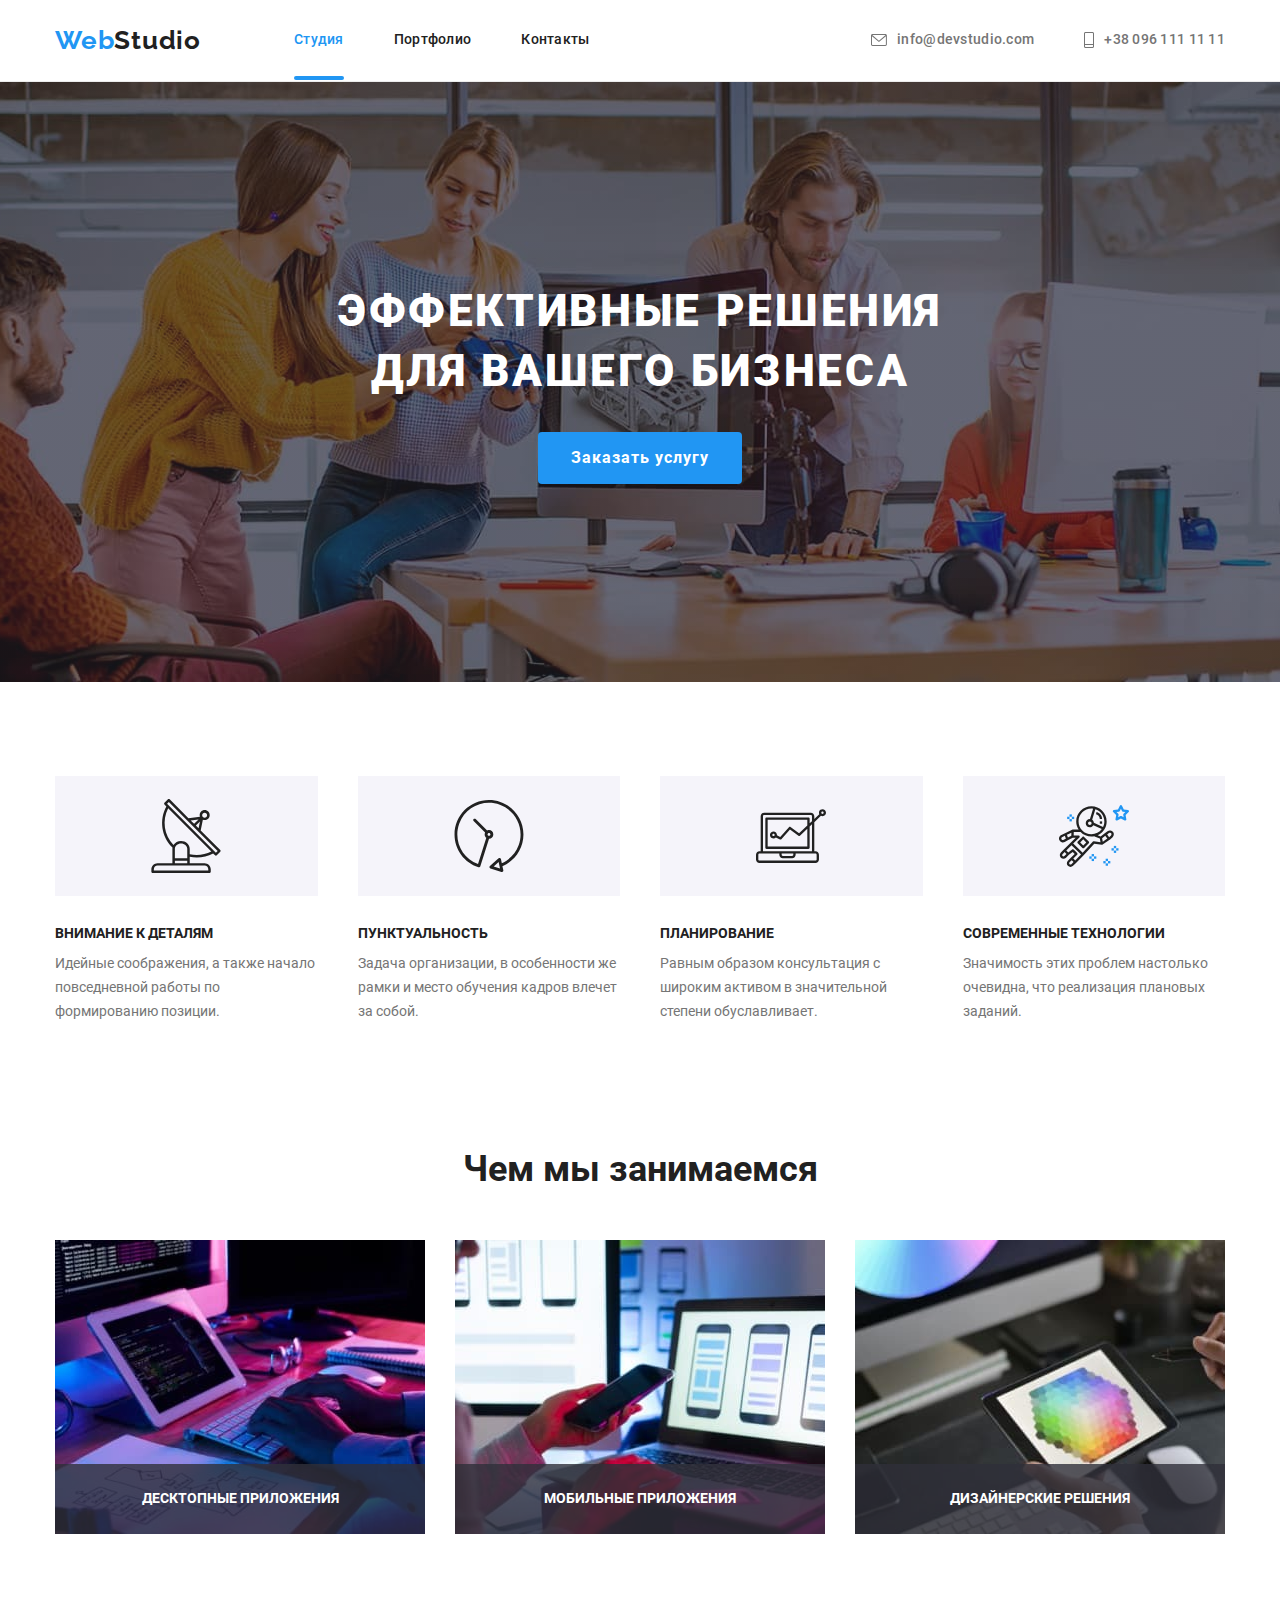
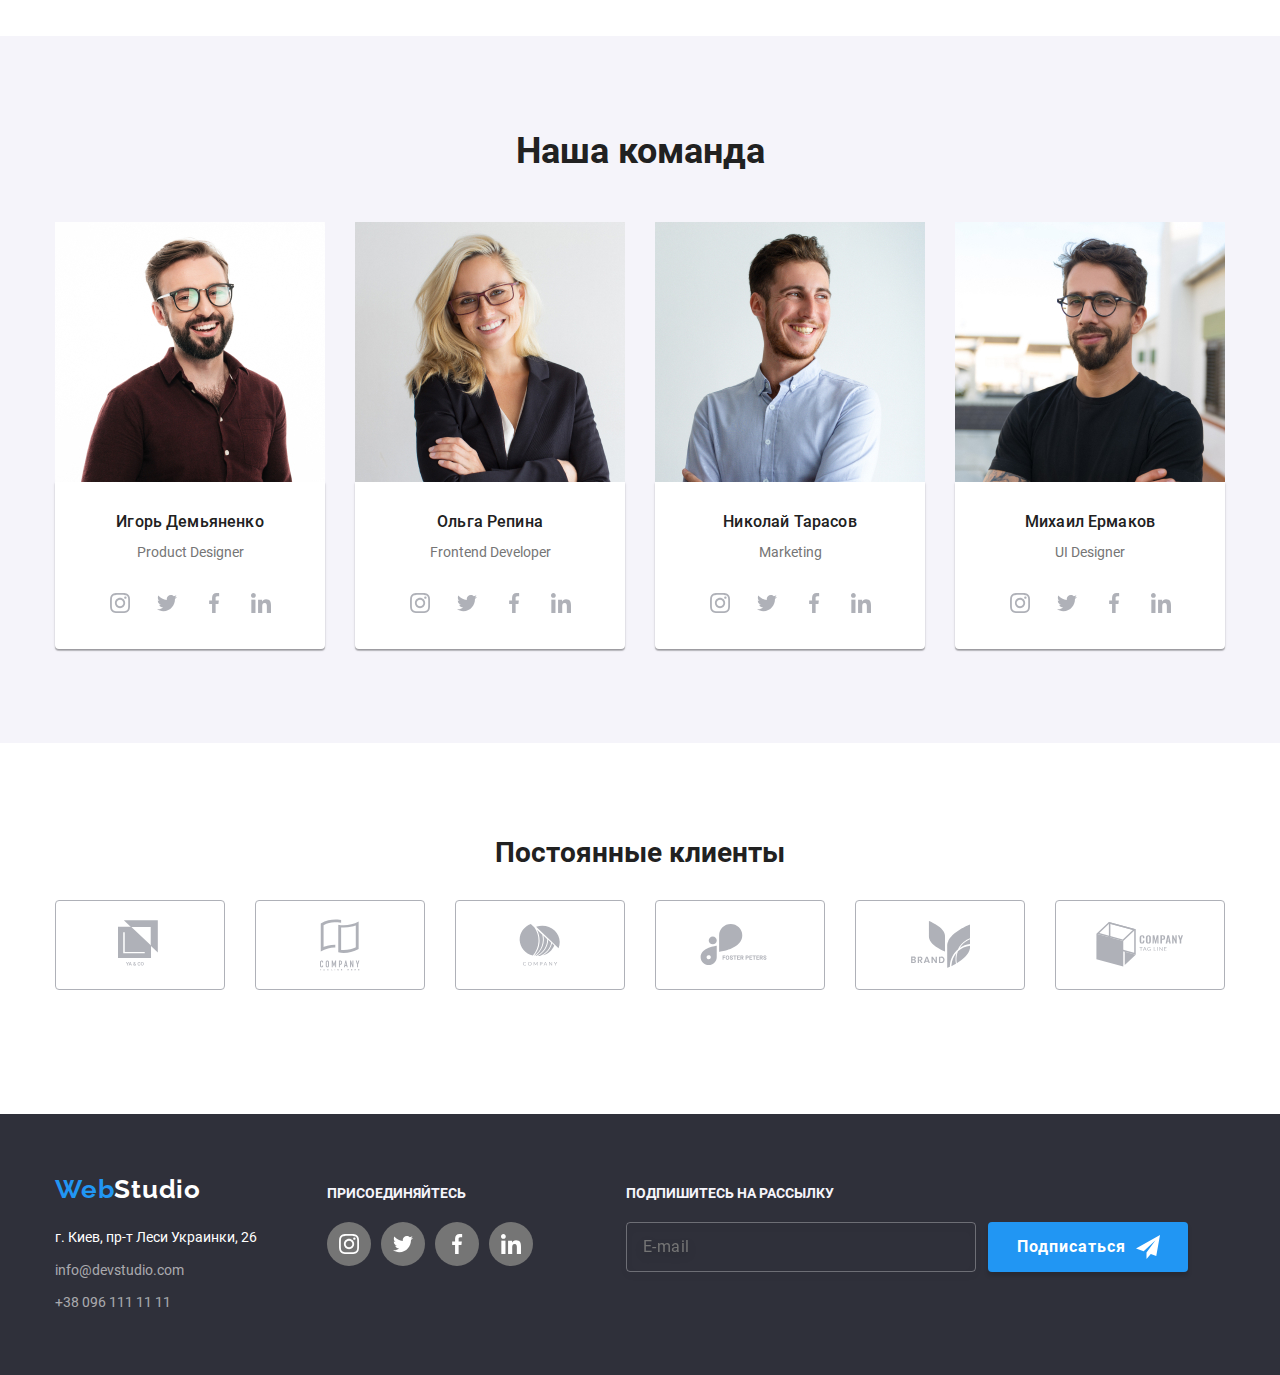
==== commit f6ee8974: "fixed responsive graphics" ====
--- a/index.html
+++ b/index.html
@@ -89,28 +89,16 @@
           <h2 class="work__title">Чем мы занимаемся</h2>
          <ul class="work__headline list">
            <li class="work__pictures">
-             <img
-              src="./images/img1.jpg"
-              alt="Процесс реализации заданного алгоритма"
-              width="370"
-              height="294"
-            />
+             <img src="./images/desktop/box1.jpg" srcset="./images/desktop/box1@2x.jpg 2x" alt="Процесс реализации заданного алгоритма" width="370" height="294" />
             <p class="work__subject">Десктопные приложения</p>
           </li>
-           <li class="work__pictures"><img
-              src="./images/img2.jpg"
-              alt="Синхронизация с гаджетами"
-              width="370"
-              height="294"
-            /><p class="work__subject">Мобильные приложения</p></li>
-           <li class="work__pictures"><img
-              src="./images/img3.jpg"
-              alt="Цветовая палитра"
-              width="370"
-              height="294"
-            /><p class="work__subject">Дизайнерские решения</p></li>
-         </ul>
-            
+           <li class="work__pictures">
+             <img src="./images/desktop/box2.jpg" srcset="./images/desktop/box2@2x.jpg 2x" alt="Синхронизация с гаджетами" width="370" height="294"/>
+            <p class="work__subject">Мобильные приложения</p></li>
+           <li class="work__pictures">
+             <img src="./images/desktop/box3.jpg" srcset="./images/desktop/box3@2x.jpg 2x" alt="Цветовая палитра" width="370" height="294"/>
+            <p class="work__subject">Дизайнерские решения</p></li>
+         </ul>    
         </div>
       </section>
 
@@ -119,12 +107,12 @@
              <h2 class="team__headline">Наша команда</h2>
            <ul class="list team__list">
             <li class="person">
-              <img
-                src="./images/img4.jpg"
-                alt="Игорь Демьяненко"
-                width="270"
-                height="260"
-              />
+              <picture>
+                <source srcset="./images/mobile/logo_ihor.jpg 1x, ./images/mobile/logo_ihor@2x.jpg 2x" media="(max-width: 767px)">
+                  <source srcset="./images/desktop/logo_ihor.jpg 1x, ./images/desktop/logo_ihor@2x.jpg 2x" media="(min-width: 1200px)">
+                  <source srcset="./images/tablet/logo_ihor.jpg 1x, ./images/tablet/logo_ihor@2x.jpg 2x" media="(min-width: 768px)">
+                <img src="./images/img4.jpg" alt="Игорь Демьяненко" sizes="(max-width: 767px) 450px, (min-width: 768px) 354px, (min-width: 1200px) 270px, 100vw"/>
+              </picture>
               <div class="person__card">
               	<h3 class="person__title">Игорь Демьяненко</h3>
               	<p class="person__desc" lang="en">Product Designer</p>
@@ -142,12 +130,12 @@
               </div>
             </li>
             <li class="person">
-              <img
-                src="./images/img5.jpg"
-                alt="Ольга Репина"
-                width="270"
-                height="260"
-              />
+              <picture>
+                <source srcset="./images/mobile/logo_olya.jpg 1x, ./images/mobile/logo_olya@2x.jpg 2x" media="(max-width: 767px)">
+                <source srcset="./images/desktop/logo_olya.jpg 1x, ./images/desktop/logo_olya@2x.jpg 2x" media="(min-width: 1200px)">
+                <source srcset="./images/tablet/logo_olya.jpg 1x, ./images/tablet/logo_olya@2x.jpg 2x" media="(min-width: 768px)">
+                <img src="./images/img5.jpg" alt="Ольга Репина" sizes="(max-width: 767px) 450px, (min-width: 768px) 354px, (min-width: 1200px) 270px, 100vw"/>
+              </picture>
               <div class="person__card">
                 <h3 class="person__title">Ольга Репина</h3>
                 <p class="person__desc" lang="en">Frontend Developer</p>
@@ -167,12 +155,11 @@
               </div>
             </li>
             <li class="person">
-              <img
-                src="./images/img6.jpg"
-                alt="Николай Тарасов"
-                width="270"
-                height="260"
-              />
+              <picture><source srcset="./images/mobile/logo_nikolay.jpg 1x, ./images/mobile/logo_nikolay@2x.jpg 2x" media="(max-width: 767px)">
+              <source srcset="./images/desktop/logo_nikolay.jpg 1x, ./images/desktop/logo_nikolay@2x.jpg 2x" media="(min-width: 1200px)">
+              <source srcset="./images/tablet/logo_nikolay.jpg 1x, ./images/tablet/logo_nikolay@2x.jpg 2x" media="(min-width: 768px)">
+                <img src="./images/img6.jpg" alt="Николай Тарасов" sizes="(max-width: 767px) 450px, (min-width: 768px) 354px, (min-width: 1200px) 270px, 100vw"/>
+              </picture>
               <div class="person__card">
                 <h3 class="person__title">Николай Тарасов</h3>
                 <p class="person__desc" lang="en">Marketing</p>
@@ -192,12 +179,11 @@
               </div>
             </li>
             <li class="person">
-              <img
-                src="./images/img7.jpg"
-                alt="Михаил Ермаков"
-                width="270"
-                height="260"
-              />
+              <picture><source srcset="./images/mobile/logo_mihaylo.jpg 1x, ./images/mobile/logo_mihaylo@2x.jpg 2x" media="(max-width: 767px)">
+              <source srcset="./images/desktop/logo_mihaylo.jpg 1x, ./images/desktop/logo_mihaylo@2x.jpg 2x" media="(min-width: 1200px)">
+              <source srcset="./images/tablet/logo_mihaylo.jpg 1x, ./images/tablet/logo_mihaylo@2x.jpg 2x" media="(min-width: 768px)">
+                <img src="./images/img7.jpg" alt="Михаил Ермаков" sizes="(max-width: 767px) 450px, (min-width: 768px) 354px, (min-width: 1200px) 270px, 100vw"/>
+              </picture>
               
               <div class="person__card">
                 <h3 class="person__title">Михаил Ермаков</h3>
--- a/css/main.min.css
+++ b/css/main.min.css
@@ -1,2 +1,2 @@
-@font-face{font-family:"Roboto";font-style:normal;font-weight:400;src:url("../fonts/Roboto/roboto-v20-latin_cyrillic-regular.eot");src:local("Roboto"),local("Roboto-Regular"),url("../fonts/Roboto/roboto-v20-latin_cyrillic-regular.eot?#iefix") format("embedded-opentype"),url("../fonts/Roboto/roboto-v20-latin_cyrillic-regular.woff2") format("woff2"),url("../fonts/Roboto/roboto-v20-latin_cyrillic-regular.woff") format("woff"),url("../fonts/Roboto/roboto-v20-latin_cyrillic-regular.ttf") format("truetype"),url("../fonts/Roboto/roboto-v20-latin_cyrillic-regular.svg#Roboto") format("svg")}@font-face{font-family:"Roboto";font-style:normal;font-weight:500;src:url("../fonts/Roboto/roboto-v20-latin_cyrillic-500.eot");src:local("Roboto Medium"),local("Roboto-Medium"),url("../fonts/Roboto/roboto-v20-latin_cyrillic-500.eot?#iefix") format("embedded-opentype"),url("../fonts/Roboto/roboto-v20-latin_cyrillic-500.woff2") format("woff2"),url("../fonts/Roboto/roboto-v20-latin_cyrillic-500.woff") format("woff"),url("../fonts/Roboto/roboto-v20-latin_cyrillic-500.ttf") format("truetype"),url("../fonts/Roboto/roboto-v20-latin_cyrillic-500.svg#Roboto") format("svg")}@font-face{font-family:"Roboto";font-style:normal;font-weight:700;src:url("../fonts/Roboto/roboto-v20-latin_cyrillic-700.eot");src:local("Roboto Bold"),local("Roboto-Bold"),url("../fonts/Roboto/roboto-v20-latin_cyrillic-700.eot?#iefix") format("embedded-opentype"),url("../fonts/Roboto/roboto-v20-latin_cyrillic-700.woff2") format("woff2"),url("../fonts/Roboto/roboto-v20-latin_cyrillic-700.woff") format("woff"),url("../fonts/Roboto/roboto-v20-latin_cyrillic-700.ttf") format("truetype"),url("../fonts/Roboto/roboto-v20-latin_cyrillic-700.svg#Roboto") format("svg")}@font-face{font-family:"Roboto";font-style:normal;font-weight:900;src:url("../fonts/Roboto/roboto-v20-latin_cyrillic-900.eot");src:local("Roboto Black"),local("Roboto-Black"),url("../fonts/Roboto/roboto-v20-latin_cyrillic-900.eot?#iefix") format("embedded-opentype"),url("../fonts/Roboto/roboto-v20-latin_cyrillic-900.woff2") format("woff2"),url("../fonts/Roboto/roboto-v20-latin_cyrillic-900.woff") format("woff"),url("../fonts/Roboto/roboto-v20-latin_cyrillic-900.ttf") format("truetype"),url("../fonts/Roboto/roboto-v20-latin_cyrillic-900.svg#Roboto") format("svg")}.site-nav__link,.aut-nav__link{font-weight:500;line-height:1.14;letter-spacing:0.02em;text-decoration:none}.site-nav__link:hover,.aut-nav__link:hover,.site-nav__link:focus,.aut-nav__link:focus{color:#2196f3}.qualities__caption,.work__subject,.join__title,.subscribe__title{margin-bottom:0;color:#212121;font-weight:700;font-size:14px;line-height:1.14;text-transform:uppercase}.work__title{margin-bottom:50px;color:#212121;font-size:36px;line-height:1.17;text-align:center;font-weight:700}.team__headline,.clients__title{margin-bottom:30px;color:#212121;font-size:28px;line-height:1.17;text-align:center;font-weight:700}html{box-sizing:border-box}*,*::before,*::after{box-sizing:inherit;outline:1px solid tomato}body{color:#757575;font-family:"Roboto", sans-serif;font-size:14px;line-height:1.71}h1,h2,h3,p{margin-top:0}img{display:block;max-width:100%;height:auto}address{font-style:normal}header{border-bottom:1px solid #ececec}link{text-decoration:none}.container{padding-left:15px;padding-right:15px;padding-top:60px;padding-bottom:60px;margin-left:auto;margin-right:auto}@media screen and (min-width: 480px){.container{width:480px}}@media screen and (min-width: 768px){.container{width:768px}}@media screen and (min-width: 1200px){.container{width:1200px;padding-top:94px;padding-bottom:94px}}.list{list-style:none;margin:0;padding:0}.dark-bg{background:#2f303a}.qualities--visually-hidden,.works--visually-hidden{position:absolute;width:1px;height:1px;margin:-1px;border:0;padding:0;clip:rect(0 0 0 0);overflow:hidden}.social{text-align:center}.social__list{display:inline-flex}.social__link{display:inline-flex;justify-content:center;align-items:center;width:44px;height:44px;border-radius:50%;color:#afb1b8;transition:color 250ms cubic-bezier(0.4, 0, 0.2, 1)}.social__link:hover,.social__link:focus{background-color:#2196f3}.social__icon{width:20px;height:20px;fill:currentColor;transition:fill 250ms cubic-bezier(0.4, 0, 0.2, 1)}.social__link:hover .social__icon,.social__link:focus .social__icon{fill:#fff}.join__link:hover .social__icon,.join__link:focus .social__icon{fill:#fff}.logo{display:inline-block;font-family:"Raleway", sans-serif;font-size:24px;line-height:1.17;letter-spacing:.03em;font-weight:700;font-weight:700;text-decoration:none;color:#212121}@media screen and (min-width: 1200px){.logo{font-size:26px;line-height:1.19;letter-spacing:.03em;font-weight:700}}@media screen and (min-width: 1200px){.logo--header{margin-right:93px}}.logo--inverse{color:#fff}.logo__accent{color:#2196f3}.form__title{margin-bottom:12px;font-size:20px;font-weight:bold;line-height:1.15;letter-spacing:0.03em;text-align:center;color:#212121}.form:focus-within .form__title{color:#2196f3}.form__label{display:inline-block;width:100%;font-size:12px;line-height:1.16;letter-spacing:.01em;font-weight:700;color:#757575;position:relative}.form__input{display:block;margin-bottom:10px;margin-top:4px;box-sizing:border-box;height:40px;width:100%;padding-left:42px;font-size:12px;line-height:1.17;letter-spacing:.01em;font-weight:700;color:#757575;border:1px solid rgba(33,33,33,0.2);border-radius:4px}.form__input:focus,.form__input:hover{border-color:#2196f3}.form__input:not(:placeholder-shown):valid{border-color:green}.form__input:not(:placeholder-shown):invalid{border-color:red}.form-icon{display:inline-block;position:absolute;top:28px;left:15px;width:18px;height:18px;fill:#000}.form__input:focus+.form-icon,.form__input:hover+.form-icon{fill:#2196f3}.form__textarea{display:block;margin-bottom:20px;margin-top:4px;box-sizing:border-box;width:100%;height:120px;padding:12px 16px;font-size:12px;line-height:1.17;letter-spacing:.01em;font-weight:700;color:#757575;border:1px solid rgba(33,33,33,0.2);border-radius:4px;resize:none;overflow:auto}.form__textarea::placeholder{font-size:14px;line-height:1.14;letter-spacing:.01em;font-weight:700;color:rgba(117,117,117,0.5)}.submit{display:flex;justify-content:center;align-items:center;margin-bottom:30px}.submit__checkbox{-webkit-appearance:none;-moz-appearance:none;appearance:none;position:absolute}.submit__icon{display:inline-block;width:16px;height:15px;background:#fff;border:2px solid #212121;border-radius:2px;box-shadow:0px 1px 3px rgba(0,0,0,0.12),0px 1px 1px rgba(0,0,0,0.14),0px 2px 1px rgba(0,0,0,0.2)}.submit__checkbox:checked+.submit__icon{background-color:#2196f3;fill:#fff;border-color:#2196f3;background-image:url(../images/check.svg);background-size:contain;background-origin:border-box}.submit__label{display:block;margin-left:7px;display:14px;justify-content:1.71;align-items:center;color:#757575}.submit-link{color:#2196f3}.submit__button{display:block;margin-right:auto;margin-left:auto;width:200px;height:50px;font-size:16px;line-height:1.87;letter-spacing:.06em;font-weight:700;font-weight:bold;text-align:center;color:#fff;background-color:#2196f3;box-shadow:0px 4px 4px rgba(0,0,0,0.15);border-radius:4px;border-style:none}.person__title{color:#212121;margin-bottom:10px;text-align:center;font-size:16px;line-height:1.19;letter-spacing:.01em;font-weight:500}.person__desc{margin-top:0;margin-bottom:16px;text-align:center}.person__card{background:#ffffff;box-shadow:0px 1px 3px rgba(0,0,0,0.12),0px 1px 1px rgba(0,0,0,0.14),0px 2px 1px rgba(0,0,0,0.2);border-radius:0px 0px 4px 4px;padding-top:30px;padding-bottom:24px}@media screen and (min-width: 768px){.person__card{flex-basis:calc(100% / 2 - 30px);margin-right:30px}}@media screen and (min-width: 1200px){.person__card{flex-basis:calc(100% / 4 - 30px);padding-bottom:32px}}.page-header{position:relative}.header-container{padding:10px 15px;margin-left:auto;margin-right:auto;display:flex;justify-content:space-between;align-items:center}@media screen and (min-width: 480px){.header-container{width:480px}}@media screen and (min-width: 768px){.header-container{width:768px}}@media screen and (min-width: 1200px){.header-container{width:1200px}}.menu{background-color:#ffffff;padding:60px;text-align:center;z-index:3}.menu.is-open{display:block}@media screen and (max-width: 767px){.menu{display:none;position:absolute;top:100%;left:0;width:100%}}@media screen and (min-width: 768px){.menu{display:flex;align-items:center;padding:0}}.menu__btn{display:inline-block;width:40px;height:40px;background-color:transparent;border:none;margin:0;padding:0}@media screen and (min-width: 767px){.menu__btn{display:none}}.menu__close-icon{display:none}.menu__btn.is-open .menu__open-icon{display:none}.menu__btn.is-open .menu__close-icon{display:block}@media screen and (max-width: 767px){.site-nav{margin-bottom:60px}}@media screen and (min-width: 768px){.site-nav{display:flex;justify-content:center;align-items:center}}.site-nav__link{padding-top:8px;padding-bottom:8px;color:#212121;transition:color 250ms cubic-bezier(0.4, 0, 0.2, 1)}.site-nav__link--current{position:relative;color:#2196f3}.site-nav__link--current::after{content:"";position:absolute;display:block;left:0;bottom:-4px;width:100%;height:4px;border-radius:2px;background-color:#2196f3}@media screen and (min-width: 768px){.site-nav__link--current::after{bottom:-24px;margin-bottom:0}}@media screen and (min-width: 768px){.site-nav__item:last-child{margin-right:84px}}.site-nav__item:not(:last-child){margin-bottom:40px}@media screen and (min-width: 768px){.site-nav__item:not(:last-child){margin-right:50px;margin-bottom:0}}@media screen and (max-width: 767px){.site-nav__item.site-nav__item--current{margin-bottom:52px}}.aut-nav{text-align:start}@media screen and (min-width: 1200px){.aut-nav{display:inline-flex}}.aut-nav__link{padding-top:8px;padding-bottom:8px;color:#757575;transition-property:color;transition-delay:250ms}.aut-nav__mail-icon{margin-right:10px;width:16px;height:12px;fill:currentColor;transition:fill 250ms cubic-bezier(0.4, 0, 0.2, 1)}.aut-nav__link:hover .aut-nav__mail-icon{fill:#2196f3}.aut-nav__tel-icon{margin-right:10px;width:10px;height:16px;fill:currentColor;transition:fill 250ms cubic-bezier(0.4, 0, 0.2, 1)}.aut-nav__link:focus .aut-nav__tel-icon{fill:#2196f3}@media screen and (min-width: 768px){.aut-nav__item:not(:last-child){margin-bottom:16px}}@media screen and (min-width: 1200px){.aut-nav__item:not(:last-child){margin-right:50px}}.hero{text-align:center}.hero__container{padding-top:118px;padding-bottom:118px}@media screen and (min-width: 1200px){.hero__container{padding-top:200px;padding-bottom:200px}}.hero--overlay{margin-left:auto;margin-right:auto;background-size:cover;background-position:center;background-image:linear-gradient(rgba(47,48,58,0.4), rgba(47,48,58,0.4)),url(../images/img17.jpg);background-color:#2f303a}@media screen and (min-width: 480px){.hero--overlay{max-width:480px;height:400px}}@media screen and (min-width: 768px){.hero--overlay{max-width:768px;height:400px}}@media screen and (min-width: 1200px){.hero--overlay{max-width:1600px;height:600px}}.hero__title{margin-top:0;margin-bottom:30px;max-width:360px;margin-left:auto;margin-right:auto;text-decoration:none;text-transform:uppercase;color:#fff;font-size:26px;line-height:1.61;letter-spacing:.06em;font-weight:900}@media screen and (min-width: 1200px){.hero__title{font-size:44px;line-height:1.36;letter-spacing:.06em;font-weight:900;max-width:700px}}.button__hero{padding:10px 32px;min-width:200px;border:1px solid transparent;border-radius:4px;font-size:16px;line-height:1.87;letter-spacing:.06em;font-weight:700;color:#fff;background-color:#2196f3;font-family:inherit;text-align:center;transition:color 250ms cubic-bezier(0.4, 0, 0.2, 1),background-color 250ms cubic-bezier(0.4, 0, 0.2, 1)}.button__hero:hover,.button__hero:focus{color:#2196f3;background-color:#fff}.qualities__list{display:block}@media screen and (min-width: 480px){.qualities__list{display:block}}@media screen and (min-width: 768px){.qualities__list{display:flex;flex-wrap:wrap;justify-content:space-between}}.qualities__item:not(:last-child){margin-bottom:30px}.qualities__item::before{content:"";display:block;height:120px;padding-top:25px;padding-bottom:25px;margin-bottom:30px;background-size:contain;background-repeat:no-repeat;background-position:center;background-size:70px;background-color:#f5f4fa}.qualities__item:nth-child(1)::before{background-image:url(../images/vector1.svg)}.qualities__item:nth-child(2)::before{background-image:url(../images/vector2.svg)}.qualities__item:nth-child(3)::before{background-image:url(../images/vector3.svg)}.qualities__item:nth-child(4)::before{background-image:url(../images/vector4.svg)}@media screen and (min-width: 768px){.qualities__item{flex-basis:calc(100% / 2 - 30px)}}@media screen and (min-width: 1200px){.qualities__item{margin-bottom:0;flex-basis:calc(100% / 4 - 30px)}}.qualities__desc{margin-top:10px;margin-bottom:0}.work{display:none;padding-top:0}@media screen and (min-width: 1200px){.work{display:block}}.work__headline{display:inline-flex;flex-wrap:wrap}.work__pictures{flex-basis:auto;position:relative}.work__pictures:not(:first-child){margin-left:30px}.work__subject{position:absolute;display:block;bottom:0;left:0;padding:27px;width:100%;height:70px;text-align:center;background-color:rgba(47,48,58,0.8);color:#fff}.team{background-color:#f5f4fa}@media screen and (min-width: 768px){.team__list{display:flex;flex-wrap:wrap}}@media screen and (min-width: 1200px){.team__list{display:flex;margin-right:-30px;flex-wrap:wrap}}@media screen and (min-width: 1200px){.team__headline{margin-bottom:50px;font-size:36px}}@media screen and (max-width: 1199px){.clients__list{display:flex;flex-wrap:wrap;justify-content:space-between;margin-right:-30px;margin-bottom:-30px}}.clients__link{display:flex;justify-content:center;align-items:center;border:1px solid;border-color:#afb1b8;box-sizing:border-box;border-radius:4px;transition:border-color 250ms cubic-bezier(0.4, 0, 0.2, 1)}@media screen and (min-width: 768px){.clients__link{width:226px;height:90px}}@media screen and (min-width: 1200px){.clients__link{height:90px}}.clients__link:hover,.clients__link:focus{border-color:#2196f3}.clients__item{flex-basis:calc(100% / 2 - 30px)}@media screen and (min-width: 768px){.clients__item{flex-basis:calc(100% / 3 - 30px);margin-bottom:30px;margin-right:30px}}.clients__icon{fill:#afb1b8;transition:fill 250ms cubic-bezier(0.4, 0, 0.2, 1)}.clients__link:hover .clients__icon,.clients__link:focus .clients__icon{fill:#2196f3}.footer-container{display:block;text-align:center;padding-top:60px;padding-bottom:60px}@media screen and (min-width: 1200px){.footer-container{display:flex}}@media screen and (min-width: 768px){.join-us{display:flex;justify-content:space-around;align-items:center}}.contacts__address,.contacts__link{font-size:14px;line-height:1.71}.contacts__link{display:block;color:rgba(255,255,255,0.6);margin-top:8px;text-decoration:none}@media screen and (min-width: 1200px){.contacts__link{margin-top:9px}}.contacts__address{color:#fff;margin-top:20px;margin-bottom:0}@media screen and (max-width: 1199px){.contacts{margin-bottom:60px}}.join{display:block}@media screen and (max-width: 1199px){.join{margin-bottom:60px}}@media screen and (min-width: 1200px){.join{margin-left:70px;padding-top:12px}}.join__title{color:#f5f4fa;margin-bottom:20px}.join__list{display:flex;justify-content:center;text-decoration:none}.join__item{display:inline-flex}.join__item:not(:last-child){margin-right:10px}.join__link{display:flex;justify-content:center;align-items:center;width:44px;height:44px;border-radius:50%;color:#fff;background-color:#757575;transition:background-color 250ms cubic-bezier(0.4, 0, 0.2, 1)}.join__link:hover,.join__link:focus{background-color:#2196f3}@media scren and (min-width: 1200px){.subscribe{padding-top:12px;margin-left:93px}}@media screen and (max-width: 1199px){.subscribe{margin-bottom:60px}}@media scren and (min-width: 768px){.subscribe__field{display:flex;align-items:center}}.subscribe__input{width:350px;height:50px;padding:15px 16px;margin-right:12px;margin-bottom:20px;background-color:transparent;border:1px solid rgba(255,255,255,0.3);box-sizing:border-box;filter:drop-shadow(0px 4px 4px rgba(0,0,0,0.15));border-radius:4px;font-size:16px;line-height:1.25;letter-spacing:0.03em;color:rgba(255,255,255,0.6)}@media screen and (max-width: 380px){.subscribe__input{width:100%}}.subscribe__input:-webkit-autofill,.subscribe__input:-webkit-autofill:hover,.subscribe__input:-webkit-autofill:focus{border:1px solid #69696b;-webkit-text-fill-color:rgba(255,255,255,0.6);-webkit-box-shadow:0 0 0px 1000px 255,255,255,0.3 inset;box-shadow:0 0 0px 1000px 255,255,255,0.3 inset}.subscribe__button{margin-right:auto;margin-left:auto;display:flex;align-items:center;text-align:center;padding:10px 28px 10px 29px;width:200px;height:50px;background-color:#2196f3;font-size:16px;line-height:1.87;letter-spacing:.06em;font-weight:bold;color:#fff;border:transparent;box-shadow:0px 4px 4px rgba(0,0,0,0.15);border-radius:4px;transition:color 250ms cubic-bezier(0.4, 0, 0.2, 1),background-color 250ms cubic-bezier(0.4, 0, 0.2, 1)}.subscribe__button:hover,.subscribe__button:focus{color:#2196f3;background-color:#f5f4fa}.icon-send{width:24px;height:24px;margin-left:10px;fill:currentColor;transition:fill 250ms cubic-bezier(0.4, 0, 0.2, 1)}.subscribe__title{color:#f5f4fa;margin-bottom:20px}.backdrop{position:fixed;left:0;top:0;width:100%;height:100%;background:rgba(0,0,0,0.2);opacity:1;overflow-y:scroll;transition:opacity 250ms cubic-bezier(0.4, 0, 0.2, 1)}.backdrop.is-hidden{opacity:0;pointer-events:none}.backdrop.is-hidden .modal{transform:translate(-50%, -50%) scale(1.1)}.modal{position:absolute;left:50%;top:50%;transform:translate(-50%, -50%) scale(1);width:450px;height:609px;padding:40px;background-color:#fff;box-shadow:0px 1px 3px rgba(0,0,0,0.12),0px 1px 1px rgba(0,0,0,0.14),0px 2px 1px rgba(0,0,0,0.2);border-radius:4px;transition:transform 250ms cubic-bezier(0.4, 0, 0.2, 1),opacity 250ms cubic-bezier(0.4, 0, 0.2, 1)}@media screen and (min-width: 1200px){.modal{width:528px;height:581px;padding:40px 39px 40px 41px}}.btn-close{position:absolute;top:8px;right:8px;display:block;width:30px;height:30px;border:1px solid rgba(0,0,0,0.1);border-radius:50%;margin-left:auto;background:#ffffff}
+@font-face{font-family:"Roboto";font-style:normal;font-weight:400;src:url("../fonts/Roboto/roboto-v20-latin_cyrillic-regular.eot");src:local("Roboto"),local("Roboto-Regular"),url("../fonts/Roboto/roboto-v20-latin_cyrillic-regular.eot?#iefix") format("embedded-opentype"),url("../fonts/Roboto/roboto-v20-latin_cyrillic-regular.woff2") format("woff2"),url("../fonts/Roboto/roboto-v20-latin_cyrillic-regular.woff") format("woff"),url("../fonts/Roboto/roboto-v20-latin_cyrillic-regular.ttf") format("truetype"),url("../fonts/Roboto/roboto-v20-latin_cyrillic-regular.svg#Roboto") format("svg")}@font-face{font-family:"Roboto";font-style:normal;font-weight:500;src:url("../fonts/Roboto/roboto-v20-latin_cyrillic-500.eot");src:local("Roboto Medium"),local("Roboto-Medium"),url("../fonts/Roboto/roboto-v20-latin_cyrillic-500.eot?#iefix") format("embedded-opentype"),url("../fonts/Roboto/roboto-v20-latin_cyrillic-500.woff2") format("woff2"),url("../fonts/Roboto/roboto-v20-latin_cyrillic-500.woff") format("woff"),url("../fonts/Roboto/roboto-v20-latin_cyrillic-500.ttf") format("truetype"),url("../fonts/Roboto/roboto-v20-latin_cyrillic-500.svg#Roboto") format("svg")}@font-face{font-family:"Roboto";font-style:normal;font-weight:700;src:url("../fonts/Roboto/roboto-v20-latin_cyrillic-700.eot");src:local("Roboto Bold"),local("Roboto-Bold"),url("../fonts/Roboto/roboto-v20-latin_cyrillic-700.eot?#iefix") format("embedded-opentype"),url("../fonts/Roboto/roboto-v20-latin_cyrillic-700.woff2") format("woff2"),url("../fonts/Roboto/roboto-v20-latin_cyrillic-700.woff") format("woff"),url("../fonts/Roboto/roboto-v20-latin_cyrillic-700.ttf") format("truetype"),url("../fonts/Roboto/roboto-v20-latin_cyrillic-700.svg#Roboto") format("svg")}@font-face{font-family:"Roboto";font-style:normal;font-weight:900;src:url("../fonts/Roboto/roboto-v20-latin_cyrillic-900.eot");src:local("Roboto Black"),local("Roboto-Black"),url("../fonts/Roboto/roboto-v20-latin_cyrillic-900.eot?#iefix") format("embedded-opentype"),url("../fonts/Roboto/roboto-v20-latin_cyrillic-900.woff2") format("woff2"),url("../fonts/Roboto/roboto-v20-latin_cyrillic-900.woff") format("woff"),url("../fonts/Roboto/roboto-v20-latin_cyrillic-900.ttf") format("truetype"),url("../fonts/Roboto/roboto-v20-latin_cyrillic-900.svg#Roboto") format("svg")}.site-nav__link,.aut-nav__link{font-weight:500;line-height:1.14;letter-spacing:0.02em;text-decoration:none}.site-nav__link:hover,.aut-nav__link:hover,.site-nav__link:focus,.aut-nav__link:focus{color:#2196f3}.qualities__caption,.work__subject,.join__title,.subscribe__title{margin-bottom:0;color:#212121;font-weight:700;font-size:14px;line-height:1.14;text-transform:uppercase}.work__title{margin-bottom:50px;color:#212121;font-size:36px;line-height:1.17;text-align:center;font-weight:700}.team__headline,.clients__title{margin-bottom:30px;color:#212121;font-size:28px;line-height:1.17;text-align:center;font-weight:700}html{box-sizing:border-box}*,*::before,*::after{box-sizing:inherit}body{color:#757575;font-family:"Roboto", sans-serif;font-size:14px;line-height:1.71}h1,h2,h3,p{margin-top:0}img{display:block;max-width:100%;height:auto}address{font-style:normal}header{border-bottom:1px solid #ececec}link{text-decoration:none}.container{padding-left:15px;padding-right:15px;padding-top:60px;padding-bottom:60px;margin-left:auto;margin-right:auto}@media screen and (min-width: 480px){.container{width:480px}}@media screen and (min-width: 768px){.container{width:768px}}@media screen and (min-width: 1200px){.container{width:1200px;padding-top:94px;padding-bottom:94px}}.list{list-style:none;margin:0;padding:0}.dark-bg{background:#2f303a}.qualities--visually-hidden,.works--visually-hidden{position:absolute;width:1px;height:1px;margin:-1px;border:0;padding:0;clip:rect(0 0 0 0);overflow:hidden}.social{text-align:center}.social__list{display:inline-flex}.social__link{display:inline-flex;justify-content:center;align-items:center;width:44px;height:44px;border-radius:50%;color:#afb1b8;transition:color 250ms cubic-bezier(0.4, 0, 0.2, 1)}.social__link:hover,.social__link:focus{background-color:#2196f3}.social__icon{width:20px;height:20px;fill:currentColor;transition:fill 250ms cubic-bezier(0.4, 0, 0.2, 1)}.social__link:hover .social__icon,.social__link:focus .social__icon{fill:#fff}.join__link:hover .social__icon,.join__link:focus .social__icon{fill:#fff}.logo{display:inline-block;font-family:"Raleway", sans-serif;font-size:24px;line-height:1.17;letter-spacing:.03em;font-weight:700;font-weight:700;text-decoration:none;color:#212121}@media screen and (min-width: 1200px){.logo{font-size:26px;line-height:1.19;letter-spacing:.03em;font-weight:700}}@media screen and (min-width: 1200px){.logo--header{margin-right:93px}}.logo--inverse{color:#fff}.logo__accent{color:#2196f3}.form__title{margin-bottom:12px;font-size:20px;font-weight:bold;line-height:1.15;letter-spacing:0.03em;text-align:center;color:#212121}.form:focus-within .form__title{color:#2196f3}.form__label{display:inline-block;width:100%;font-size:12px;line-height:1.16;letter-spacing:.01em;font-weight:700;color:#757575;position:relative}.form__input{display:block;margin-bottom:10px;margin-top:4px;box-sizing:border-box;height:40px;width:100%;padding-left:42px;font-size:12px;line-height:1.17;letter-spacing:.01em;font-weight:700;color:#757575;border:1px solid rgba(33,33,33,0.2);border-radius:4px}.form__input:focus,.form__input:hover{border-color:#2196f3}.form__input:not(:placeholder-shown):valid{border-color:green}.form__input:not(:placeholder-shown):invalid{border-color:red}.form-icon{display:inline-block;position:absolute;top:28px;left:15px;width:18px;height:18px;fill:#000}.form__input:focus+.form-icon,.form__input:hover+.form-icon{fill:#2196f3}.form__textarea{display:block;margin-bottom:20px;margin-top:4px;box-sizing:border-box;width:100%;height:120px;padding:12px 16px;font-size:12px;line-height:1.17;letter-spacing:.01em;font-weight:700;color:#757575;border:1px solid rgba(33,33,33,0.2);border-radius:4px;resize:none;overflow:auto}.form__textarea::placeholder{font-size:14px;line-height:1.14;letter-spacing:.01em;font-weight:700;color:rgba(117,117,117,0.5)}.submit{display:flex;justify-content:center;align-items:center;margin-bottom:30px}.submit__checkbox{-webkit-appearance:none;-moz-appearance:none;appearance:none;position:absolute}.submit__icon{display:inline-block;width:16px;height:15px;background:#fff;border:2px solid #212121;border-radius:2px;box-shadow:0px 1px 3px rgba(0,0,0,0.12),0px 1px 1px rgba(0,0,0,0.14),0px 2px 1px rgba(0,0,0,0.2)}.submit__checkbox:checked+.submit__icon{background-color:#2196f3;fill:#fff;border-color:#2196f3;background-image:url(../images/check.svg);background-size:contain;background-origin:border-box}.submit__label{display:block;margin-left:7px;display:14px;justify-content:1.71;align-items:center;color:#757575}.submit-link{color:#2196f3}.submit__button{display:block;margin-right:auto;margin-left:auto;width:200px;height:50px;font-size:16px;line-height:1.87;letter-spacing:.06em;font-weight:700;font-weight:bold;text-align:center;color:#fff;background-color:#2196f3;box-shadow:0px 4px 4px rgba(0,0,0,0.15);border-radius:4px;border-style:none}.person__title{color:#212121;margin-bottom:10px;text-align:center;font-size:16px;line-height:1.19;letter-spacing:.01em;font-weight:500}.person__desc{margin-top:0;margin-bottom:16px;text-align:center}.person__card{background:#ffffff;box-shadow:0px 1px 3px rgba(0,0,0,0.12),0px 1px 1px rgba(0,0,0,0.14),0px 2px 1px rgba(0,0,0,0.2);border-radius:0px 0px 4px 4px;padding-top:30px;padding-bottom:24px}.person{margin-bottom:30px}.person:not(:last-child){margin-right:30px}@media screen and (min-width: 768px){.person{margin-right:30px;flex-basis:calc(100% / 2 - 30px)}}@media screen and (min-width: 1200px){.person{flex-basis:calc(100% / 4 - 30px);margin-right:0}}.page-header{position:relative}.header-container{padding-right:15px;padding-left:15px;margin-left:auto;margin-right:auto;display:flex;justify-content:space-between;align-items:center}@media screen and (min-width: 480px){.header-container{width:480px}}@media screen and (min-width: 768px){.header-container{width:768px}}@media screen and (max-width: 1199px){.header-container{padding-top:10px;padding-bottom:10px}}@media screen and (min-width: 1200px){.header-container{width:1200px}}.menu{background-color:#ffffff;padding:60px;text-align:center;z-index:1}.menu.is-open{display:block}@media screen and (max-width: 767px){.menu{display:none;position:absolute;top:100%;left:0;width:100%}}@media screen and (min-width: 768px){.menu{display:flex;align-items:center;padding:0}}@media screen and (min-width: 1200px){.menu{width:inherit;justify-content:space-between;padding-top:24px;padding-bottom:25px}}.menu__btn{display:inline-block;width:40px;height:40px;background-color:transparent;border:none;margin:0;padding:0}@media screen and (min-width: 767px){.menu__btn{display:none}}.menu__close-icon{display:none}.menu__btn.is-open .menu__open-icon{display:none}.menu__btn.is-open .menu__close-icon{display:block}.menu__btn:hover .menu__close-icon,.menu__btn:focus .menu__close-icon,.menu__btn:hover .menu__open-icon,.menu__btn:focus .menu__open-icon{fill:#188ce8}@media screen and (max-width: 767px){.site-nav{margin-bottom:60px}}@media screen and (min-width: 768px){.site-nav{display:flex;justify-content:center;align-items:center}}.site-nav__link{padding-top:8px;padding-bottom:8px;color:#212121;transition:color 250ms cubic-bezier(0.4, 0, 0.2, 1)}.site-nav__link--current{position:relative;color:#2196f3}.site-nav__link--current::after{content:"";position:absolute;display:block;left:0;bottom:-4px;width:100%;height:4px;border-radius:2px;background-color:#2196f3;bottom:-8px}@media screen and (min-width: 768px){.site-nav__link--current::after{margin-bottom:0;bottom:-25px}}@media screen and (min-width: 768px){.site-nav__item:last-child{margin-right:84px}}.site-nav__item:not(:last-child){margin-bottom:40px}@media screen and (min-width: 768px){.site-nav__item:not(:last-child){margin-right:50px;margin-bottom:0}}@media screen and (max-width: 767px){.site-nav__item.site-nav__item--current{margin-bottom:52px}}@media screen and (min-width: 1200px){.aut-nav{display:inline-flex;text-align:start}}.aut-nav__link{padding-top:8px;padding-bottom:8px;color:#757575;transition-property:color;transition-delay:250ms}@media screen and (min-width: 1200px){.aut-nav__link{display:flex;justify-content:center;align-items:center}}.aut-nav__mail-icon{margin-right:10px;width:16px;height:12px;fill:currentColor;transition:fill 250ms cubic-bezier(0.4, 0, 0.2, 1)}.aut-nav__link:hover .aut-nav__mail-icon{fill:#2196f3}.aut-nav__tel-icon{margin-right:10px;width:10px;height:16px;fill:currentColor;transition:fill 250ms cubic-bezier(0.4, 0, 0.2, 1)}.aut-nav__link:focus .aut-nav__tel-icon{fill:#2196f3}@media screen and (min-width: 768px){.aut-nav__item:not(:last-child){margin-bottom:16px}}@media screen and (min-width: 1200px){.aut-nav__item:not(:last-child){margin-right:50px;margin-bottom:0}}.hero{text-align:center}.hero__container{padding-top:118px;padding-bottom:118px}@media screen and (min-width: 1200px){.hero__container{padding-top:200px;padding-bottom:200px}}.hero--overlay{margin-left:auto;margin-right:auto;background-size:cover;background-position:center;background-image:linear-gradient(rgba(47,48,58,0.4), rgba(47,48,58,0.4)),url(../images/mobile/hero.jpg);background-color:#2f303a}@media screen and (min-device-pixel-ratio: 2), screen and (min-resolution: 192dpi), screen and (min-resolution: 2dppx){.hero--overlay{background-image:linear-gradient(rgba(47,48,58,0.4), rgba(47,48,58,0.4)),url(../images/mobile/hero@2x.jpg)}}@media screen and (min-width: 481px){.hero--overlay{background-image:linear-gradient(rgba(47,48,58,0.4), rgba(47,48,58,0.4)),url(../images/tablet/hero.jpg);max-width:768px;height:400px}}@media screen and (min-width: 481px) and (min-device-pixel-ratio: 2), screen and (min-width: 481px) and (min-resolution: 192dpi), screen and (min-width: 481px) and (min-resolution: 2dppx){.hero--overlay{background-image:linear-gradient(rgba(47,48,58,0.4), rgba(47,48,58,0.4)),url(../images/tablet/hero@2x.jpg)}}@media screen and (min-width: 769px){.hero--overlay{max-width:1600px;height:600px;background-image:linear-gradient(rgba(47,48,58,0.4), rgba(47,48,58,0.4)),url(../images/desktop/hero.jpg)}}@media screen and (min-width: 769px) and (min-device-pixel-ratio: 2), screen and (min-width: 769px) and (min-resolution: 192dpi), screen and (min-width: 769px) and (min-resolution: 2dppx){.hero--overlay{background-image:linear-gradient(rgba(47,48,58,0.4), rgba(47,48,58,0.4)),url(../images/desktop/hero@2x.jpg)}}.hero__title{margin-top:0;margin-bottom:30px;max-width:360px;margin-left:auto;margin-right:auto;text-decoration:none;text-transform:uppercase;color:#fff;font-size:26px;line-height:1.61;letter-spacing:.06em;font-weight:900}@media screen and (min-width: 1200px){.hero__title{font-size:44px;line-height:1.36;letter-spacing:.06em;font-weight:900;max-width:700px}}.button__hero{padding:10px 32px;min-width:200px;border:1px solid transparent;border-radius:4px;font-size:16px;line-height:1.87;letter-spacing:.06em;font-weight:700;color:#fff;background-color:#2196f3;font-family:inherit;text-align:center;transition:color 250ms cubic-bezier(0.4, 0, 0.2, 1),background-color 250ms cubic-bezier(0.4, 0, 0.2, 1)}.button__hero:hover,.button__hero:focus{color:#2196f3;background-color:#fff}.qualities__list{display:block}@media screen and (min-width: 480px){.qualities__list{display:block}}@media screen and (min-width: 768px){.qualities__list{display:flex;flex-wrap:wrap;justify-content:space-between}}.qualities__item:not(:last-child){margin-bottom:30px}.qualities__item::before{content:"";display:block;height:120px;padding-top:25px;padding-bottom:25px;margin-bottom:30px;background-size:contain;background-repeat:no-repeat;background-position:center;background-size:70px;background-color:#f5f4fa}.qualities__item:nth-child(1)::before{background-image:url(../images/vector1.svg)}.qualities__item:nth-child(2)::before{background-image:url(../images/vector2.svg)}.qualities__item:nth-child(3)::before{background-image:url(../images/vector3.svg)}.qualities__item:nth-child(4)::before{background-image:url(../images/vector4.svg)}@media screen and (min-width: 768px){.qualities__item{flex-basis:calc(100% / 2 - 30px)}}@media screen and (min-width: 1200px){.qualities__item{margin-bottom:0;flex-basis:calc(100% / 4 - 30px)}}.qualities__desc{margin-top:10px;margin-bottom:0}.work{display:none;padding-top:0}@media screen and (min-width: 1200px){.work{display:block}}.work__headline{display:inline-flex;flex-wrap:wrap}.work__pictures{flex-basis:auto;position:relative}.work__pictures:not(:first-child){margin-left:30px}.work__subject{position:absolute;display:block;bottom:0;left:0;padding:27px;width:100%;height:70px;text-align:center;background-color:rgba(47,48,58,0.8);color:#fff}.team{background-color:#f5f4fa}@media screen and (min-width: 768px){.team__list{display:flex;margin-right:-30px;flex-wrap:wrap}}@media screen and (min-width: 768px) and (min-width: 1199px){.team__list{margin-bottom:-30px}}@media screen and (min-width: 1200px){.team__headline{margin-bottom:50px;font-size:36px}}.clients__list{display:flex;justify-content:space-between}@media screen and (max-width: 1199px){.clients__list{flex-wrap:wrap;margin-right:-30px;margin-bottom:-30px}}.clients__link{display:flex;justify-content:center;align-items:center;border:1px solid;border-color:#afb1b8;box-sizing:border-box;border-radius:4px;transition:border-color 250ms cubic-bezier(0.4, 0, 0.2, 1)}@media screen and (max-width: 767px){.clients__link{max-width:210px;height:90px}}@media screen and (min-width: 768px){.clients__link{width:226px;height:90px}}@media screen and (min-width: 1200px){.clients__link{width:170px;height:90px}}.clients__link:hover,.clients__link:focus{border-color:#2196f3}.clients__item{flex-basis:calc(100% / 2 - 30px);margin-bottom:30px;margin-right:30px}@media screen and (min-width: 768px){.clients__item{flex-basis:calc(100% / 3 - 30px)}}.clients__icon{fill:#afb1b8;transition:fill 250ms cubic-bezier(0.4, 0, 0.2, 1)}.clients__link:hover .clients__icon,.clients__link:focus .clients__icon{fill:#2196f3}.footer-container{display:block;text-align:center;padding-top:60px;padding-bottom:60px}@media screen and (min-width: 1200px){.footer-container{display:flex;text-align:start}}@media screen and (min-width: 768px){.join-us{display:flex;justify-content:space-around;align-items:baseline}}.contacts__address,.contacts__link{font-size:14px;line-height:1.71}.contacts__link{display:block;color:rgba(255,255,255,0.6);margin-top:8px;text-decoration:none}@media screen and (min-width: 1200px){.contacts__link{margin-top:9px}}.contacts__address{color:#fff;margin-top:20px;margin-bottom:0}@media screen and (max-width: 1199px){.contacts{margin-bottom:60px}}.join{display:block}@media screen and (max-width: 1199px){.join{margin-bottom:60px}}@media screen and (min-width: 1200px){.join{margin-left:70px;padding-top:12px}}.join__title{color:#f5f4fa;margin-bottom:20px}.join__list{display:flex;justify-content:center;text-decoration:none}.join__item{display:inline-flex}.join__item:not(:last-child){margin-right:10px}.join__link{display:flex;justify-content:center;align-items:center;width:44px;height:44px;border-radius:50%;color:#fff;background-color:#757575;transition:background-color 250ms cubic-bezier(0.4, 0, 0.2, 1)}.join__link:hover,.join__link:focus{background-color:#2196f3}@media screen and (min-width: 1200px){.subscribe{padding-top:12px;margin-left:93px}}@media screen and (max-width: 1199px){.subscribe{margin-bottom:60px}}@media screen and (min-width: 1200px){.subscribe__field{display:flex;align-items:center}}.subscribe__input{width:350px;height:50px;padding:15px 16px;margin-right:12px;margin-bottom:20px;background-color:transparent;border:1px solid rgba(255,255,255,0.3);box-sizing:border-box;filter:drop-shadow(0px 4px 4px rgba(0,0,0,0.15));border-radius:4px;font-size:16px;line-height:1.25;letter-spacing:0.03em;color:rgba(255,255,255,0.6)}@media screen and (max-width: 380px){.subscribe__input{width:100%}}@media screen and (min-width: 1199px){.subscribe__input{margin-bottom:0}}.subscribe__input:-webkit-autofill,.subscribe__input:-webkit-autofill:hover,.subscribe__input:-webkit-autofill:focus{border:1px solid #69696b;-webkit-text-fill-color:rgba(255,255,255,0.6);-webkit-box-shadow:0 0 0px 1000px 255,255,255,0.3 inset;box-shadow:0 0 0px 1000px 255,255,255,0.3 inset}.subscribe__button{margin-right:auto;margin-left:auto;display:flex;align-items:center;text-align:center;padding:10px 28px 10px 29px;width:200px;height:50px;background-color:#2196f3;font-size:16px;line-height:1.87;letter-spacing:.06em;font-weight:bold;color:#fff;border:transparent;box-shadow:0px 4px 4px rgba(0,0,0,0.15);border-radius:4px;transition:color 250ms cubic-bezier(0.4, 0, 0.2, 1),background-color 250ms cubic-bezier(0.4, 0, 0.2, 1)}.subscribe__button:hover,.subscribe__button:focus{color:#2196f3;background-color:#f5f4fa}.icon-send{width:24px;height:24px;margin-left:10px;fill:currentColor;transition:fill 250ms cubic-bezier(0.4, 0, 0.2, 1)}.subscribe__title{color:#f5f4fa;margin-bottom:20px}.backdrop{position:fixed;left:0;top:0;width:100%;height:100%;background:rgba(0,0,0,0.2);opacity:1;overflow-y:scroll;z-index:2;transition:opacity 250ms cubic-bezier(0.4, 0, 0.2, 1)}.backdrop.is-hidden{opacity:0;pointer-events:none}.backdrop.is-hidden .modal{transform:translate(-50%, -50%) scale(1.1)}.modal{position:absolute;left:50%;top:50%;transform:translate(-50%, -50%) scale(1);width:450px;height:609px;padding:40px;background-color:#fff;box-shadow:0px 1px 3px rgba(0,0,0,0.12),0px 1px 1px rgba(0,0,0,0.14),0px 2px 1px rgba(0,0,0,0.2);border-radius:4px;transition:transform 250ms cubic-bezier(0.4, 0, 0.2, 1),opacity 250ms cubic-bezier(0.4, 0, 0.2, 1)}@media screen and (min-width: 1200px){.modal{width:528px;height:581px;padding:40px 39px 40px 41px}}.btn-close{position:absolute;top:8px;right:8px;display:block;width:30px;height:30px;border:1px solid rgba(0,0,0,0.1);border-radius:50%;margin-left:auto;background:#ffffff}
 /*# sourceMappingURL=main.min.css.map */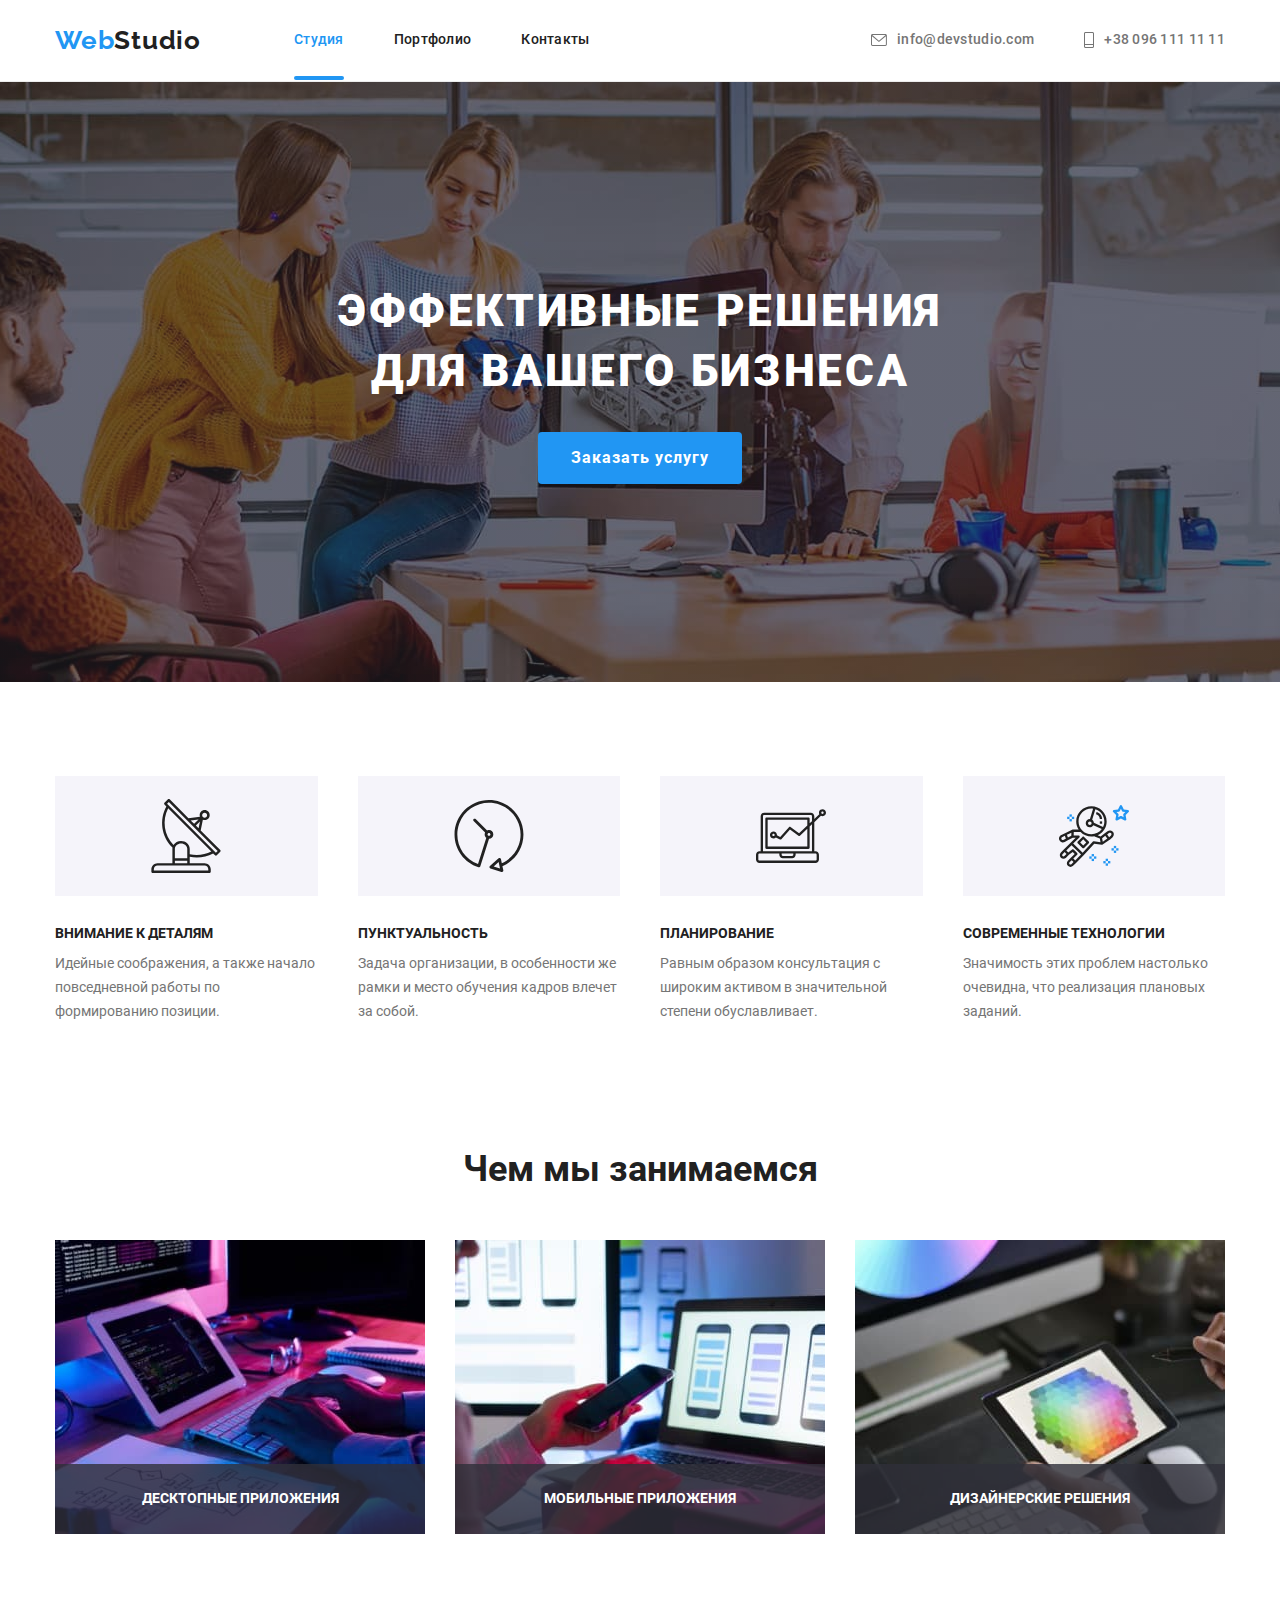
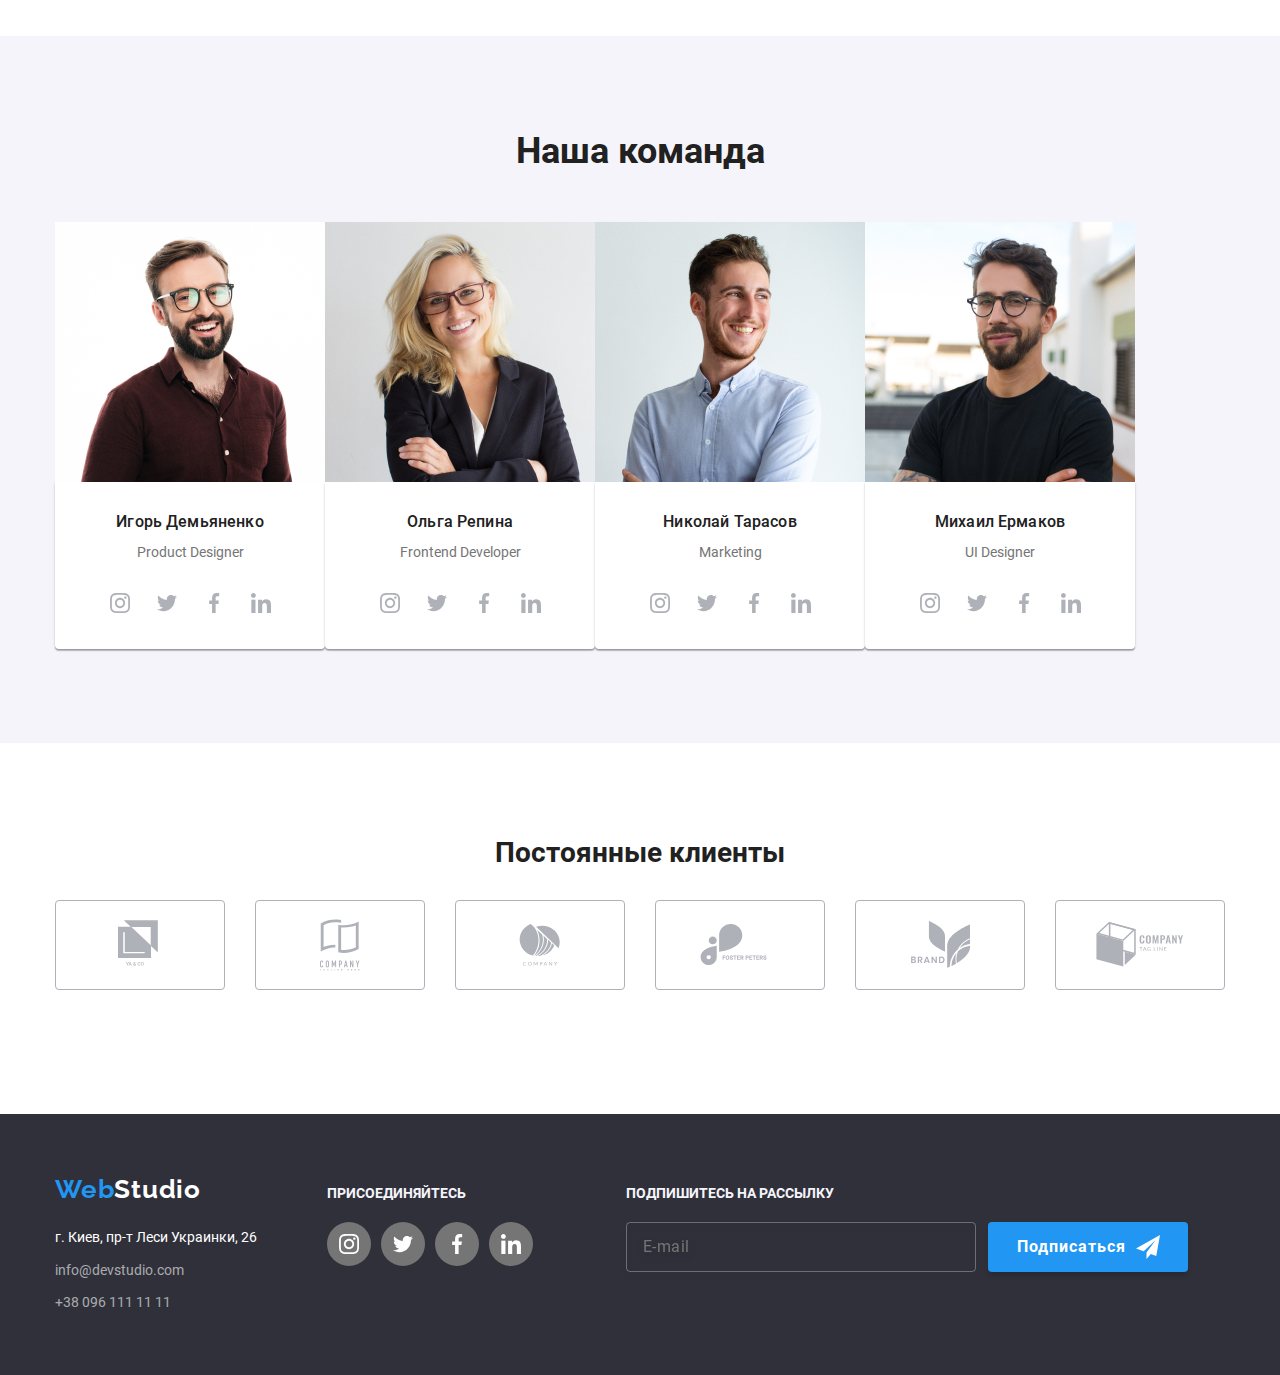
==== commit 58155531: "responsive person" ====
--- a/index.html
+++ b/index.html
@@ -182,7 +182,7 @@
               <picture><source srcset="./images/mobile/logo_mihaylo.jpg 1x, ./images/mobile/logo_mihaylo@2x.jpg 2x" media="(max-width: 767px)">
               <source srcset="./images/desktop/logo_mihaylo.jpg 1x, ./images/desktop/logo_mihaylo@2x.jpg 2x" media="(min-width: 1200px)">
               <source srcset="./images/tablet/logo_mihaylo.jpg 1x, ./images/tablet/logo_mihaylo@2x.jpg 2x" media="(min-width: 768px)">
-                <img src="./images/img7.jpg" alt="Михаил Ермаков" sizes="(max-width: 767px) 450px, (min-width: 768px) 354px, (min-width: 1200px) 270px, 100vw"/>
+                <img src="./images/img7.jpg" alt="Михаил Ермаков" sizes="(min-width: 1200px) 270px,(min-width: 768px) 354px, (max-width: 767px) 450px, 100vw"/>
               </picture>
               
               <div class="person__card">
--- a/css/main.min.css
+++ b/css/main.min.css
@@ -1,2 +1,2 @@
-@font-face{font-family:"Roboto";font-style:normal;font-weight:400;src:url("../fonts/Roboto/roboto-v20-latin_cyrillic-regular.eot");src:local("Roboto"),local("Roboto-Regular"),url("../fonts/Roboto/roboto-v20-latin_cyrillic-regular.eot?#iefix") format("embedded-opentype"),url("../fonts/Roboto/roboto-v20-latin_cyrillic-regular.woff2") format("woff2"),url("../fonts/Roboto/roboto-v20-latin_cyrillic-regular.woff") format("woff"),url("../fonts/Roboto/roboto-v20-latin_cyrillic-regular.ttf") format("truetype"),url("../fonts/Roboto/roboto-v20-latin_cyrillic-regular.svg#Roboto") format("svg")}@font-face{font-family:"Roboto";font-style:normal;font-weight:500;src:url("../fonts/Roboto/roboto-v20-latin_cyrillic-500.eot");src:local("Roboto Medium"),local("Roboto-Medium"),url("../fonts/Roboto/roboto-v20-latin_cyrillic-500.eot?#iefix") format("embedded-opentype"),url("../fonts/Roboto/roboto-v20-latin_cyrillic-500.woff2") format("woff2"),url("../fonts/Roboto/roboto-v20-latin_cyrillic-500.woff") format("woff"),url("../fonts/Roboto/roboto-v20-latin_cyrillic-500.ttf") format("truetype"),url("../fonts/Roboto/roboto-v20-latin_cyrillic-500.svg#Roboto") format("svg")}@font-face{font-family:"Roboto";font-style:normal;font-weight:700;src:url("../fonts/Roboto/roboto-v20-latin_cyrillic-700.eot");src:local("Roboto Bold"),local("Roboto-Bold"),url("../fonts/Roboto/roboto-v20-latin_cyrillic-700.eot?#iefix") format("embedded-opentype"),url("../fonts/Roboto/roboto-v20-latin_cyrillic-700.woff2") format("woff2"),url("../fonts/Roboto/roboto-v20-latin_cyrillic-700.woff") format("woff"),url("../fonts/Roboto/roboto-v20-latin_cyrillic-700.ttf") format("truetype"),url("../fonts/Roboto/roboto-v20-latin_cyrillic-700.svg#Roboto") format("svg")}@font-face{font-family:"Roboto";font-style:normal;font-weight:900;src:url("../fonts/Roboto/roboto-v20-latin_cyrillic-900.eot");src:local("Roboto Black"),local("Roboto-Black"),url("../fonts/Roboto/roboto-v20-latin_cyrillic-900.eot?#iefix") format("embedded-opentype"),url("../fonts/Roboto/roboto-v20-latin_cyrillic-900.woff2") format("woff2"),url("../fonts/Roboto/roboto-v20-latin_cyrillic-900.woff") format("woff"),url("../fonts/Roboto/roboto-v20-latin_cyrillic-900.ttf") format("truetype"),url("../fonts/Roboto/roboto-v20-latin_cyrillic-900.svg#Roboto") format("svg")}.site-nav__link,.aut-nav__link{font-weight:500;line-height:1.14;letter-spacing:0.02em;text-decoration:none}.site-nav__link:hover,.aut-nav__link:hover,.site-nav__link:focus,.aut-nav__link:focus{color:#2196f3}.qualities__caption,.work__subject,.join__title,.subscribe__title{margin-bottom:0;color:#212121;font-weight:700;font-size:14px;line-height:1.14;text-transform:uppercase}.work__title{margin-bottom:50px;color:#212121;font-size:36px;line-height:1.17;text-align:center;font-weight:700}.team__headline,.clients__title{margin-bottom:30px;color:#212121;font-size:28px;line-height:1.17;text-align:center;font-weight:700}html{box-sizing:border-box}*,*::before,*::after{box-sizing:inherit}body{color:#757575;font-family:"Roboto", sans-serif;font-size:14px;line-height:1.71}h1,h2,h3,p{margin-top:0}img{display:block;max-width:100%;height:auto}address{font-style:normal}header{border-bottom:1px solid #ececec}link{text-decoration:none}.container{padding-left:15px;padding-right:15px;padding-top:60px;padding-bottom:60px;margin-left:auto;margin-right:auto}@media screen and (min-width: 480px){.container{width:480px}}@media screen and (min-width: 768px){.container{width:768px}}@media screen and (min-width: 1200px){.container{width:1200px;padding-top:94px;padding-bottom:94px}}.list{list-style:none;margin:0;padding:0}.dark-bg{background:#2f303a}.qualities--visually-hidden,.works--visually-hidden{position:absolute;width:1px;height:1px;margin:-1px;border:0;padding:0;clip:rect(0 0 0 0);overflow:hidden}.social{text-align:center}.social__list{display:inline-flex}.social__link{display:inline-flex;justify-content:center;align-items:center;width:44px;height:44px;border-radius:50%;color:#afb1b8;transition:color 250ms cubic-bezier(0.4, 0, 0.2, 1)}.social__link:hover,.social__link:focus{background-color:#2196f3}.social__icon{width:20px;height:20px;fill:currentColor;transition:fill 250ms cubic-bezier(0.4, 0, 0.2, 1)}.social__link:hover .social__icon,.social__link:focus .social__icon{fill:#fff}.join__link:hover .social__icon,.join__link:focus .social__icon{fill:#fff}.logo{display:inline-block;font-family:"Raleway", sans-serif;font-size:24px;line-height:1.17;letter-spacing:.03em;font-weight:700;font-weight:700;text-decoration:none;color:#212121}@media screen and (min-width: 1200px){.logo{font-size:26px;line-height:1.19;letter-spacing:.03em;font-weight:700}}@media screen and (min-width: 1200px){.logo--header{margin-right:93px}}.logo--inverse{color:#fff}.logo__accent{color:#2196f3}.form__title{margin-bottom:12px;font-size:20px;font-weight:bold;line-height:1.15;letter-spacing:0.03em;text-align:center;color:#212121}.form:focus-within .form__title{color:#2196f3}.form__label{display:inline-block;width:100%;font-size:12px;line-height:1.16;letter-spacing:.01em;font-weight:700;color:#757575;position:relative}.form__input{display:block;margin-bottom:10px;margin-top:4px;box-sizing:border-box;height:40px;width:100%;padding-left:42px;font-size:12px;line-height:1.17;letter-spacing:.01em;font-weight:700;color:#757575;border:1px solid rgba(33,33,33,0.2);border-radius:4px}.form__input:focus,.form__input:hover{border-color:#2196f3}.form__input:not(:placeholder-shown):valid{border-color:green}.form__input:not(:placeholder-shown):invalid{border-color:red}.form-icon{display:inline-block;position:absolute;top:28px;left:15px;width:18px;height:18px;fill:#000}.form__input:focus+.form-icon,.form__input:hover+.form-icon{fill:#2196f3}.form__textarea{display:block;margin-bottom:20px;margin-top:4px;box-sizing:border-box;width:100%;height:120px;padding:12px 16px;font-size:12px;line-height:1.17;letter-spacing:.01em;font-weight:700;color:#757575;border:1px solid rgba(33,33,33,0.2);border-radius:4px;resize:none;overflow:auto}.form__textarea::placeholder{font-size:14px;line-height:1.14;letter-spacing:.01em;font-weight:700;color:rgba(117,117,117,0.5)}.submit{display:flex;justify-content:center;align-items:center;margin-bottom:30px}.submit__checkbox{-webkit-appearance:none;-moz-appearance:none;appearance:none;position:absolute}.submit__icon{display:inline-block;width:16px;height:15px;background:#fff;border:2px solid #212121;border-radius:2px;box-shadow:0px 1px 3px rgba(0,0,0,0.12),0px 1px 1px rgba(0,0,0,0.14),0px 2px 1px rgba(0,0,0,0.2)}.submit__checkbox:checked+.submit__icon{background-color:#2196f3;fill:#fff;border-color:#2196f3;background-image:url(../images/check.svg);background-size:contain;background-origin:border-box}.submit__label{display:block;margin-left:7px;display:14px;justify-content:1.71;align-items:center;color:#757575}.submit-link{color:#2196f3}.submit__button{display:block;margin-right:auto;margin-left:auto;width:200px;height:50px;font-size:16px;line-height:1.87;letter-spacing:.06em;font-weight:700;font-weight:bold;text-align:center;color:#fff;background-color:#2196f3;box-shadow:0px 4px 4px rgba(0,0,0,0.15);border-radius:4px;border-style:none}.person__title{color:#212121;margin-bottom:10px;text-align:center;font-size:16px;line-height:1.19;letter-spacing:.01em;font-weight:500}.person__desc{margin-top:0;margin-bottom:16px;text-align:center}.person__card{background:#ffffff;box-shadow:0px 1px 3px rgba(0,0,0,0.12),0px 1px 1px rgba(0,0,0,0.14),0px 2px 1px rgba(0,0,0,0.2);border-radius:0px 0px 4px 4px;padding-top:30px;padding-bottom:24px}.person{margin-bottom:30px}.person:not(:last-child){margin-right:30px}@media screen and (min-width: 768px){.person{margin-right:30px;flex-basis:calc(100% / 2 - 30px)}}@media screen and (min-width: 1200px){.person{flex-basis:calc(100% / 4 - 30px);margin-right:0}}.page-header{position:relative}.header-container{padding-right:15px;padding-left:15px;margin-left:auto;margin-right:auto;display:flex;justify-content:space-between;align-items:center}@media screen and (min-width: 480px){.header-container{width:480px}}@media screen and (min-width: 768px){.header-container{width:768px}}@media screen and (max-width: 1199px){.header-container{padding-top:10px;padding-bottom:10px}}@media screen and (min-width: 1200px){.header-container{width:1200px}}.menu{background-color:#ffffff;padding:60px;text-align:center;z-index:1}.menu.is-open{display:block}@media screen and (max-width: 767px){.menu{display:none;position:absolute;top:100%;left:0;width:100%}}@media screen and (min-width: 768px){.menu{display:flex;align-items:center;padding:0}}@media screen and (min-width: 1200px){.menu{width:inherit;justify-content:space-between;padding-top:24px;padding-bottom:25px}}.menu__btn{display:inline-block;width:40px;height:40px;background-color:transparent;border:none;margin:0;padding:0}@media screen and (min-width: 767px){.menu__btn{display:none}}.menu__close-icon{display:none}.menu__btn.is-open .menu__open-icon{display:none}.menu__btn.is-open .menu__close-icon{display:block}.menu__btn:hover .menu__close-icon,.menu__btn:focus .menu__close-icon,.menu__btn:hover .menu__open-icon,.menu__btn:focus .menu__open-icon{fill:#188ce8}@media screen and (max-width: 767px){.site-nav{margin-bottom:60px}}@media screen and (min-width: 768px){.site-nav{display:flex;justify-content:center;align-items:center}}.site-nav__link{padding-top:8px;padding-bottom:8px;color:#212121;transition:color 250ms cubic-bezier(0.4, 0, 0.2, 1)}.site-nav__link--current{position:relative;color:#2196f3}.site-nav__link--current::after{content:"";position:absolute;display:block;left:0;bottom:-4px;width:100%;height:4px;border-radius:2px;background-color:#2196f3;bottom:-8px}@media screen and (min-width: 768px){.site-nav__link--current::after{margin-bottom:0;bottom:-25px}}@media screen and (min-width: 768px){.site-nav__item:last-child{margin-right:84px}}.site-nav__item:not(:last-child){margin-bottom:40px}@media screen and (min-width: 768px){.site-nav__item:not(:last-child){margin-right:50px;margin-bottom:0}}@media screen and (max-width: 767px){.site-nav__item.site-nav__item--current{margin-bottom:52px}}@media screen and (min-width: 1200px){.aut-nav{display:inline-flex;text-align:start}}.aut-nav__link{padding-top:8px;padding-bottom:8px;color:#757575;transition-property:color;transition-delay:250ms}@media screen and (min-width: 1200px){.aut-nav__link{display:flex;justify-content:center;align-items:center}}.aut-nav__mail-icon{margin-right:10px;width:16px;height:12px;fill:currentColor;transition:fill 250ms cubic-bezier(0.4, 0, 0.2, 1)}.aut-nav__link:hover .aut-nav__mail-icon{fill:#2196f3}.aut-nav__tel-icon{margin-right:10px;width:10px;height:16px;fill:currentColor;transition:fill 250ms cubic-bezier(0.4, 0, 0.2, 1)}.aut-nav__link:focus .aut-nav__tel-icon{fill:#2196f3}@media screen and (min-width: 768px){.aut-nav__item:not(:last-child){margin-bottom:16px}}@media screen and (min-width: 1200px){.aut-nav__item:not(:last-child){margin-right:50px;margin-bottom:0}}.hero{text-align:center}.hero__container{padding-top:118px;padding-bottom:118px}@media screen and (min-width: 1200px){.hero__container{padding-top:200px;padding-bottom:200px}}.hero--overlay{margin-left:auto;margin-right:auto;background-size:cover;background-position:center;background-image:linear-gradient(rgba(47,48,58,0.4), rgba(47,48,58,0.4)),url(../images/mobile/hero.jpg);background-color:#2f303a}@media screen and (min-device-pixel-ratio: 2), screen and (min-resolution: 192dpi), screen and (min-resolution: 2dppx){.hero--overlay{background-image:linear-gradient(rgba(47,48,58,0.4), rgba(47,48,58,0.4)),url(../images/mobile/hero@2x.jpg)}}@media screen and (min-width: 481px){.hero--overlay{background-image:linear-gradient(rgba(47,48,58,0.4), rgba(47,48,58,0.4)),url(../images/tablet/hero.jpg);max-width:768px;height:400px}}@media screen and (min-width: 481px) and (min-device-pixel-ratio: 2), screen and (min-width: 481px) and (min-resolution: 192dpi), screen and (min-width: 481px) and (min-resolution: 2dppx){.hero--overlay{background-image:linear-gradient(rgba(47,48,58,0.4), rgba(47,48,58,0.4)),url(../images/tablet/hero@2x.jpg)}}@media screen and (min-width: 769px){.hero--overlay{max-width:1600px;height:600px;background-image:linear-gradient(rgba(47,48,58,0.4), rgba(47,48,58,0.4)),url(../images/desktop/hero.jpg)}}@media screen and (min-width: 769px) and (min-device-pixel-ratio: 2), screen and (min-width: 769px) and (min-resolution: 192dpi), screen and (min-width: 769px) and (min-resolution: 2dppx){.hero--overlay{background-image:linear-gradient(rgba(47,48,58,0.4), rgba(47,48,58,0.4)),url(../images/desktop/hero@2x.jpg)}}.hero__title{margin-top:0;margin-bottom:30px;max-width:360px;margin-left:auto;margin-right:auto;text-decoration:none;text-transform:uppercase;color:#fff;font-size:26px;line-height:1.61;letter-spacing:.06em;font-weight:900}@media screen and (min-width: 1200px){.hero__title{font-size:44px;line-height:1.36;letter-spacing:.06em;font-weight:900;max-width:700px}}.button__hero{padding:10px 32px;min-width:200px;border:1px solid transparent;border-radius:4px;font-size:16px;line-height:1.87;letter-spacing:.06em;font-weight:700;color:#fff;background-color:#2196f3;font-family:inherit;text-align:center;transition:color 250ms cubic-bezier(0.4, 0, 0.2, 1),background-color 250ms cubic-bezier(0.4, 0, 0.2, 1)}.button__hero:hover,.button__hero:focus{color:#2196f3;background-color:#fff}.qualities__list{display:block}@media screen and (min-width: 480px){.qualities__list{display:block}}@media screen and (min-width: 768px){.qualities__list{display:flex;flex-wrap:wrap;justify-content:space-between}}.qualities__item:not(:last-child){margin-bottom:30px}.qualities__item::before{content:"";display:block;height:120px;padding-top:25px;padding-bottom:25px;margin-bottom:30px;background-size:contain;background-repeat:no-repeat;background-position:center;background-size:70px;background-color:#f5f4fa}.qualities__item:nth-child(1)::before{background-image:url(../images/vector1.svg)}.qualities__item:nth-child(2)::before{background-image:url(../images/vector2.svg)}.qualities__item:nth-child(3)::before{background-image:url(../images/vector3.svg)}.qualities__item:nth-child(4)::before{background-image:url(../images/vector4.svg)}@media screen and (min-width: 768px){.qualities__item{flex-basis:calc(100% / 2 - 30px)}}@media screen and (min-width: 1200px){.qualities__item{margin-bottom:0;flex-basis:calc(100% / 4 - 30px)}}.qualities__desc{margin-top:10px;margin-bottom:0}.work{display:none;padding-top:0}@media screen and (min-width: 1200px){.work{display:block}}.work__headline{display:inline-flex;flex-wrap:wrap}.work__pictures{flex-basis:auto;position:relative}.work__pictures:not(:first-child){margin-left:30px}.work__subject{position:absolute;display:block;bottom:0;left:0;padding:27px;width:100%;height:70px;text-align:center;background-color:rgba(47,48,58,0.8);color:#fff}.team{background-color:#f5f4fa}@media screen and (min-width: 768px){.team__list{display:flex;margin-right:-30px;flex-wrap:wrap}}@media screen and (min-width: 768px) and (min-width: 1199px){.team__list{margin-bottom:-30px}}@media screen and (min-width: 1200px){.team__headline{margin-bottom:50px;font-size:36px}}.clients__list{display:flex;justify-content:space-between}@media screen and (max-width: 1199px){.clients__list{flex-wrap:wrap;margin-right:-30px;margin-bottom:-30px}}.clients__link{display:flex;justify-content:center;align-items:center;border:1px solid;border-color:#afb1b8;box-sizing:border-box;border-radius:4px;transition:border-color 250ms cubic-bezier(0.4, 0, 0.2, 1)}@media screen and (max-width: 767px){.clients__link{max-width:210px;height:90px}}@media screen and (min-width: 768px){.clients__link{width:226px;height:90px}}@media screen and (min-width: 1200px){.clients__link{width:170px;height:90px}}.clients__link:hover,.clients__link:focus{border-color:#2196f3}.clients__item{flex-basis:calc(100% / 2 - 30px);margin-bottom:30px;margin-right:30px}@media screen and (min-width: 768px){.clients__item{flex-basis:calc(100% / 3 - 30px)}}.clients__icon{fill:#afb1b8;transition:fill 250ms cubic-bezier(0.4, 0, 0.2, 1)}.clients__link:hover .clients__icon,.clients__link:focus .clients__icon{fill:#2196f3}.footer-container{display:block;text-align:center;padding-top:60px;padding-bottom:60px}@media screen and (min-width: 1200px){.footer-container{display:flex;text-align:start}}@media screen and (min-width: 768px){.join-us{display:flex;justify-content:space-around;align-items:baseline}}.contacts__address,.contacts__link{font-size:14px;line-height:1.71}.contacts__link{display:block;color:rgba(255,255,255,0.6);margin-top:8px;text-decoration:none}@media screen and (min-width: 1200px){.contacts__link{margin-top:9px}}.contacts__address{color:#fff;margin-top:20px;margin-bottom:0}@media screen and (max-width: 1199px){.contacts{margin-bottom:60px}}.join{display:block}@media screen and (max-width: 1199px){.join{margin-bottom:60px}}@media screen and (min-width: 1200px){.join{margin-left:70px;padding-top:12px}}.join__title{color:#f5f4fa;margin-bottom:20px}.join__list{display:flex;justify-content:center;text-decoration:none}.join__item{display:inline-flex}.join__item:not(:last-child){margin-right:10px}.join__link{display:flex;justify-content:center;align-items:center;width:44px;height:44px;border-radius:50%;color:#fff;background-color:#757575;transition:background-color 250ms cubic-bezier(0.4, 0, 0.2, 1)}.join__link:hover,.join__link:focus{background-color:#2196f3}@media screen and (min-width: 1200px){.subscribe{padding-top:12px;margin-left:93px}}@media screen and (max-width: 1199px){.subscribe{margin-bottom:60px}}@media screen and (min-width: 1200px){.subscribe__field{display:flex;align-items:center}}.subscribe__input{width:350px;height:50px;padding:15px 16px;margin-right:12px;margin-bottom:20px;background-color:transparent;border:1px solid rgba(255,255,255,0.3);box-sizing:border-box;filter:drop-shadow(0px 4px 4px rgba(0,0,0,0.15));border-radius:4px;font-size:16px;line-height:1.25;letter-spacing:0.03em;color:rgba(255,255,255,0.6)}@media screen and (max-width: 380px){.subscribe__input{width:100%}}@media screen and (min-width: 1199px){.subscribe__input{margin-bottom:0}}.subscribe__input:-webkit-autofill,.subscribe__input:-webkit-autofill:hover,.subscribe__input:-webkit-autofill:focus{border:1px solid #69696b;-webkit-text-fill-color:rgba(255,255,255,0.6);-webkit-box-shadow:0 0 0px 1000px 255,255,255,0.3 inset;box-shadow:0 0 0px 1000px 255,255,255,0.3 inset}.subscribe__button{margin-right:auto;margin-left:auto;display:flex;align-items:center;text-align:center;padding:10px 28px 10px 29px;width:200px;height:50px;background-color:#2196f3;font-size:16px;line-height:1.87;letter-spacing:.06em;font-weight:bold;color:#fff;border:transparent;box-shadow:0px 4px 4px rgba(0,0,0,0.15);border-radius:4px;transition:color 250ms cubic-bezier(0.4, 0, 0.2, 1),background-color 250ms cubic-bezier(0.4, 0, 0.2, 1)}.subscribe__button:hover,.subscribe__button:focus{color:#2196f3;background-color:#f5f4fa}.icon-send{width:24px;height:24px;margin-left:10px;fill:currentColor;transition:fill 250ms cubic-bezier(0.4, 0, 0.2, 1)}.subscribe__title{color:#f5f4fa;margin-bottom:20px}.backdrop{position:fixed;left:0;top:0;width:100%;height:100%;background:rgba(0,0,0,0.2);opacity:1;overflow-y:scroll;z-index:2;transition:opacity 250ms cubic-bezier(0.4, 0, 0.2, 1)}.backdrop.is-hidden{opacity:0;pointer-events:none}.backdrop.is-hidden .modal{transform:translate(-50%, -50%) scale(1.1)}.modal{position:absolute;left:50%;top:50%;transform:translate(-50%, -50%) scale(1);width:450px;height:609px;padding:40px;background-color:#fff;box-shadow:0px 1px 3px rgba(0,0,0,0.12),0px 1px 1px rgba(0,0,0,0.14),0px 2px 1px rgba(0,0,0,0.2);border-radius:4px;transition:transform 250ms cubic-bezier(0.4, 0, 0.2, 1),opacity 250ms cubic-bezier(0.4, 0, 0.2, 1)}@media screen and (min-width: 1200px){.modal{width:528px;height:581px;padding:40px 39px 40px 41px}}.btn-close{position:absolute;top:8px;right:8px;display:block;width:30px;height:30px;border:1px solid rgba(0,0,0,0.1);border-radius:50%;margin-left:auto;background:#ffffff}
+@font-face{font-family:"Roboto";font-style:normal;font-weight:400;src:url("../fonts/Roboto/roboto-v20-latin_cyrillic-regular.eot");src:local("Roboto"),local("Roboto-Regular"),url("../fonts/Roboto/roboto-v20-latin_cyrillic-regular.eot?#iefix") format("embedded-opentype"),url("../fonts/Roboto/roboto-v20-latin_cyrillic-regular.woff2") format("woff2"),url("../fonts/Roboto/roboto-v20-latin_cyrillic-regular.woff") format("woff"),url("../fonts/Roboto/roboto-v20-latin_cyrillic-regular.ttf") format("truetype"),url("../fonts/Roboto/roboto-v20-latin_cyrillic-regular.svg#Roboto") format("svg")}@font-face{font-family:"Roboto";font-style:normal;font-weight:500;src:url("../fonts/Roboto/roboto-v20-latin_cyrillic-500.eot");src:local("Roboto Medium"),local("Roboto-Medium"),url("../fonts/Roboto/roboto-v20-latin_cyrillic-500.eot?#iefix") format("embedded-opentype"),url("../fonts/Roboto/roboto-v20-latin_cyrillic-500.woff2") format("woff2"),url("../fonts/Roboto/roboto-v20-latin_cyrillic-500.woff") format("woff"),url("../fonts/Roboto/roboto-v20-latin_cyrillic-500.ttf") format("truetype"),url("../fonts/Roboto/roboto-v20-latin_cyrillic-500.svg#Roboto") format("svg")}@font-face{font-family:"Roboto";font-style:normal;font-weight:700;src:url("../fonts/Roboto/roboto-v20-latin_cyrillic-700.eot");src:local("Roboto Bold"),local("Roboto-Bold"),url("../fonts/Roboto/roboto-v20-latin_cyrillic-700.eot?#iefix") format("embedded-opentype"),url("../fonts/Roboto/roboto-v20-latin_cyrillic-700.woff2") format("woff2"),url("../fonts/Roboto/roboto-v20-latin_cyrillic-700.woff") format("woff"),url("../fonts/Roboto/roboto-v20-latin_cyrillic-700.ttf") format("truetype"),url("../fonts/Roboto/roboto-v20-latin_cyrillic-700.svg#Roboto") format("svg")}@font-face{font-family:"Roboto";font-style:normal;font-weight:900;src:url("../fonts/Roboto/roboto-v20-latin_cyrillic-900.eot");src:local("Roboto Black"),local("Roboto-Black"),url("../fonts/Roboto/roboto-v20-latin_cyrillic-900.eot?#iefix") format("embedded-opentype"),url("../fonts/Roboto/roboto-v20-latin_cyrillic-900.woff2") format("woff2"),url("../fonts/Roboto/roboto-v20-latin_cyrillic-900.woff") format("woff"),url("../fonts/Roboto/roboto-v20-latin_cyrillic-900.ttf") format("truetype"),url("../fonts/Roboto/roboto-v20-latin_cyrillic-900.svg#Roboto") format("svg")}.site-nav__link,.aut-nav__link{font-weight:500;line-height:1.14;letter-spacing:0.02em;text-decoration:none}.site-nav__link:hover,.aut-nav__link:hover,.site-nav__link:focus,.aut-nav__link:focus{color:#2196f3}.qualities__caption,.work__subject,.join__title,.subscribe__title{margin-bottom:0;color:#212121;font-weight:700;font-size:14px;line-height:1.14;text-transform:uppercase}.work__title{margin-bottom:50px;color:#212121;font-size:36px;line-height:1.17;text-align:center;font-weight:700}.team__headline,.clients__title{margin-bottom:30px;color:#212121;font-size:28px;line-height:1.17;text-align:center;font-weight:700}html{box-sizing:border-box}*,*::before,*::after{box-sizing:inherit}body{color:#757575;font-family:"Roboto", sans-serif;font-size:14px;line-height:1.71}h1,h2,h3,p{margin-top:0}img{display:block;max-width:100%;height:auto}address{font-style:normal}header{border-bottom:1px solid #ececec}link{text-decoration:none}.container{padding-left:15px;padding-right:15px;padding-top:60px;padding-bottom:60px;margin-left:auto;margin-right:auto}@media screen and (min-width: 480px){.container{width:480px}}@media screen and (min-width: 768px){.container{width:768px}}@media screen and (min-width: 1200px){.container{width:1200px;padding-top:94px;padding-bottom:94px}}.list{list-style:none;margin:0;padding:0}.dark-bg{background:#2f303a}.qualities--visually-hidden,.works--visually-hidden{position:absolute;width:1px;height:1px;margin:-1px;border:0;padding:0;clip:rect(0 0 0 0);overflow:hidden}.social{text-align:center}.social__list{display:inline-flex}.social__link{display:inline-flex;justify-content:center;align-items:center;width:44px;height:44px;border-radius:50%;color:#afb1b8;transition:color 250ms cubic-bezier(0.4, 0, 0.2, 1)}.social__link:hover,.social__link:focus{background-color:#2196f3}.social__icon{width:20px;height:20px;fill:currentColor;transition:fill 250ms cubic-bezier(0.4, 0, 0.2, 1)}.social__link:hover .social__icon,.social__link:focus .social__icon{fill:#fff}.join__link:hover .social__icon,.join__link:focus .social__icon{fill:#fff}.logo{display:inline-block;font-family:"Raleway", sans-serif;font-size:24px;line-height:1.17;letter-spacing:.03em;font-weight:700;font-weight:700;text-decoration:none;color:#212121}@media screen and (min-width: 1200px){.logo{font-size:26px;line-height:1.19;letter-spacing:.03em;font-weight:700}}@media screen and (min-width: 1200px){.logo--header{margin-right:93px}}.logo--inverse{color:#fff}.logo__accent{color:#2196f3}.form__title{margin-bottom:12px;font-size:20px;font-weight:bold;line-height:1.15;letter-spacing:0.03em;text-align:center;color:#212121}.form:focus-within .form__title{color:#2196f3}.form__label{display:inline-block;width:100%;font-size:12px;line-height:1.16;letter-spacing:.01em;font-weight:700;color:#757575;position:relative}.form__input{display:block;margin-bottom:10px;margin-top:4px;box-sizing:border-box;height:40px;width:100%;padding-left:42px;font-size:12px;line-height:1.17;letter-spacing:.01em;font-weight:700;color:#757575;border:1px solid rgba(33,33,33,0.2);border-radius:4px}.form__input:focus,.form__input:hover{border-color:#2196f3}.form__input:not(:placeholder-shown):valid{border-color:green}.form__input:not(:placeholder-shown):invalid{border-color:red}.form-icon{display:inline-block;position:absolute;top:28px;left:15px;width:18px;height:18px;fill:#000}.form__input:focus+.form-icon,.form__input:hover+.form-icon{fill:#2196f3}.form__textarea{display:block;margin-bottom:20px;margin-top:4px;box-sizing:border-box;width:100%;height:120px;padding:12px 16px;font-size:12px;line-height:1.17;letter-spacing:.01em;font-weight:700;color:#757575;border:1px solid rgba(33,33,33,0.2);border-radius:4px;resize:none;overflow:auto}.form__textarea::placeholder{font-size:14px;line-height:1.14;letter-spacing:.01em;font-weight:700;color:rgba(117,117,117,0.5)}.submit{display:flex;justify-content:center;align-items:center;margin-bottom:30px}.submit__checkbox{-webkit-appearance:none;-moz-appearance:none;appearance:none;position:absolute}.submit__icon{display:inline-block;width:16px;height:15px;background:#fff;border:2px solid #212121;border-radius:2px;box-shadow:0px 1px 3px rgba(0,0,0,0.12),0px 1px 1px rgba(0,0,0,0.14),0px 2px 1px rgba(0,0,0,0.2)}.submit__checkbox:checked+.submit__icon{background-color:#2196f3;fill:#fff;border-color:#2196f3;background-image:url(../images/check.svg);background-size:contain;background-origin:border-box}.submit__label{display:block;margin-left:7px;display:14px;justify-content:1.71;align-items:center;color:#757575}.submit-link{color:#2196f3}.submit__button{display:block;margin-right:auto;margin-left:auto;width:200px;height:50px;font-size:16px;line-height:1.87;letter-spacing:.06em;font-weight:700;font-weight:bold;text-align:center;color:#fff;background-color:#2196f3;box-shadow:0px 4px 4px rgba(0,0,0,0.15);border-radius:4px;border-style:none}.person__title{color:#212121;margin-bottom:10px;text-align:center;font-size:16px;line-height:1.19;letter-spacing:.01em;font-weight:500}.person__desc{margin-top:0;margin-bottom:16px;text-align:center}.person__card{background:#ffffff;box-shadow:0px 1px 3px rgba(0,0,0,0.12),0px 1px 1px rgba(0,0,0,0.14),0px 2px 1px rgba(0,0,0,0.2);border-radius:0px 0px 4px 4px;padding-top:30px;padding-bottom:24px}.person{margin-bottom:30px}@media screen and (min-width: 768px){.person{margin-right:30px;flex-basis:calc(100% / 2 - 30px)}}@media screen and (min-width: 1200px){.person{flex-basis:calc(100% / 4 - 30px);margin-right:0}}.page-header{position:relative}.header-container{padding-right:15px;padding-left:15px;margin-left:auto;margin-right:auto;display:flex;justify-content:space-between;align-items:center}@media screen and (min-width: 480px){.header-container{width:480px}}@media screen and (min-width: 768px){.header-container{width:768px}}@media screen and (max-width: 1199px){.header-container{padding-top:10px;padding-bottom:10px}}@media screen and (min-width: 1200px){.header-container{width:1200px}}.menu{background-color:#ffffff;padding:60px;text-align:center;z-index:1}.menu.is-open{display:block}@media screen and (max-width: 767px){.menu{display:none;position:absolute;top:100%;left:0;width:100%}}@media screen and (min-width: 768px){.menu{display:flex;align-items:center;padding:0}}@media screen and (min-width: 1200px){.menu{width:inherit;justify-content:space-between;padding-top:24px;padding-bottom:25px}}.menu__btn{display:inline-block;width:40px;height:40px;background-color:transparent;border:none;margin:0;padding:0}@media screen and (min-width: 767px){.menu__btn{display:none}}.menu__close-icon{display:none}.menu__btn.is-open .menu__open-icon{display:none}.menu__btn.is-open .menu__close-icon{display:block}.menu__btn:hover .menu__close-icon,.menu__btn:focus .menu__close-icon,.menu__btn:hover .menu__open-icon,.menu__btn:focus .menu__open-icon{fill:#188ce8}@media screen and (max-width: 767px){.site-nav{margin-bottom:60px}}@media screen and (min-width: 768px){.site-nav{display:flex;justify-content:center;align-items:center}}.site-nav__link{padding-top:8px;padding-bottom:8px;color:#212121;transition:color 250ms cubic-bezier(0.4, 0, 0.2, 1)}.site-nav__link--current{position:relative;color:#2196f3}.site-nav__link--current::after{content:"";position:absolute;display:block;left:0;bottom:-4px;width:100%;height:4px;border-radius:2px;background-color:#2196f3;bottom:-8px}@media screen and (min-width: 768px){.site-nav__link--current::after{margin-bottom:0;bottom:-25px}}@media screen and (min-width: 768px){.site-nav__item:last-child{margin-right:84px}}.site-nav__item:not(:last-child){margin-bottom:40px}@media screen and (min-width: 768px){.site-nav__item:not(:last-child){margin-right:50px;margin-bottom:0}}@media screen and (max-width: 767px){.site-nav__item.site-nav__item--current{margin-bottom:52px}}@media screen and (min-width: 768px){.aut-nav{display:inline-block;text-align:start}}@media screen and (min-width: 1200px){.aut-nav{display:inline-flex;text-align:start}}.aut-nav__link{padding-top:8px;padding-bottom:8px;color:#757575;transition-property:color;transition-delay:250ms}@media screen and (min-width: 1200px){.aut-nav__link{display:flex;justify-content:center;align-items:center}}.aut-nav__mail-icon{margin-right:10px;width:16px;height:12px;fill:currentColor;transition:fill 250ms cubic-bezier(0.4, 0, 0.2, 1)}.aut-nav__link:hover .aut-nav__mail-icon{fill:#2196f3}.aut-nav__tel-icon{margin-right:10px;width:10px;height:16px;fill:currentColor;transition:fill 250ms cubic-bezier(0.4, 0, 0.2, 1)}.aut-nav__link:focus .aut-nav__tel-icon{fill:#2196f3}@media screen and (min-width: 768px){.aut-nav__item:not(:last-child){margin-bottom:16px}}@media screen and (min-width: 1200px){.aut-nav__item:not(:last-child){margin-right:50px;margin-bottom:0}}.hero{text-align:center}.hero__container{padding-top:118px;padding-bottom:118px}@media screen and (min-width: 1200px){.hero__container{padding-top:200px;padding-bottom:200px}}.hero--overlay{margin-left:auto;margin-right:auto;background-size:cover;background-position:center;background-image:linear-gradient(rgba(47,48,58,0.4), rgba(47,48,58,0.4)),url(../images/mobile/hero.jpg);background-color:#2f303a}@media screen and (min-device-pixel-ratio: 2), screen and (min-resolution: 192dpi), screen and (min-resolution: 2dppx){.hero--overlay{background-image:linear-gradient(rgba(47,48,58,0.4), rgba(47,48,58,0.4)),url(../images/mobile/hero@2x.jpg)}}@media screen and (min-width: 768px){.hero--overlay{background-image:linear-gradient(rgba(47,48,58,0.4), rgba(47,48,58,0.4)),url(../images/tablet/hero.jpg);max-width:768px;height:400px}}@media screen and (min-width: 768px) and (min-device-pixel-ratio: 2), screen and (min-width: 768px) and (min-resolution: 192dpi), screen and (min-width: 768px) and (min-resolution: 2dppx){.hero--overlay{background-image:linear-gradient(rgba(47,48,58,0.4), rgba(47,48,58,0.4)),url(../images/tablet/hero@2x.jpg)}}@media screen and (min-width: 1200px){.hero--overlay{max-width:1600px;height:600px;background-image:linear-gradient(rgba(47,48,58,0.4), rgba(47,48,58,0.4)),url(../images/desktop/hero.jpg)}}@media screen and (min-width: 1200px) and (min-device-pixel-ratio: 2), screen and (min-width: 1200px) and (min-resolution: 192dpi), screen and (min-width: 1200px) and (min-resolution: 2dppx){.hero--overlay{background-image:linear-gradient(rgba(47,48,58,0.4), rgba(47,48,58,0.4)),url(../images/desktop/hero@2x.jpg)}}.hero__title{margin-top:0;margin-bottom:30px;max-width:360px;margin-left:auto;margin-right:auto;text-decoration:none;text-transform:uppercase;color:#fff;font-size:26px;line-height:1.61;letter-spacing:.06em;font-weight:900}@media screen and (min-width: 1200px){.hero__title{font-size:44px;line-height:1.36;letter-spacing:.06em;font-weight:900;max-width:700px}}.button__hero{padding:10px 32px;min-width:200px;border:1px solid transparent;border-radius:4px;font-size:16px;line-height:1.87;letter-spacing:.06em;font-weight:700;color:#fff;background-color:#2196f3;font-family:inherit;text-align:center;transition:color 250ms cubic-bezier(0.4, 0, 0.2, 1),background-color 250ms cubic-bezier(0.4, 0, 0.2, 1)}.button__hero:hover,.button__hero:focus{color:#2196f3;background-color:#fff}.qualities__list{display:block}@media screen and (min-width: 480px){.qualities__list{display:block}}@media screen and (min-width: 768px){.qualities__list{display:flex;flex-wrap:wrap;justify-content:space-between}}.qualities__item:not(:last-child){margin-bottom:30px}.qualities__item::before{content:"";display:block;height:120px;padding-top:25px;padding-bottom:25px;margin-bottom:30px;background-size:contain;background-repeat:no-repeat;background-position:center;background-size:70px;background-color:#f5f4fa}.qualities__item:nth-child(1)::before{background-image:url(../images/vector1.svg)}.qualities__item:nth-child(2)::before{background-image:url(../images/vector2.svg)}.qualities__item:nth-child(3)::before{background-image:url(../images/vector3.svg)}.qualities__item:nth-child(4)::before{background-image:url(../images/vector4.svg)}@media screen and (min-width: 768px){.qualities__item{flex-basis:calc(100% / 2 - 30px)}}@media screen and (min-width: 1200px){.qualities__item{margin-bottom:0;flex-basis:calc(100% / 4 - 30px)}}.qualities__desc{margin-top:10px;margin-bottom:0}.work{display:none;padding-top:0}@media screen and (min-width: 1200px){.work{display:block}}.work__headline{display:inline-flex;flex-wrap:wrap}.work__pictures{flex-basis:auto;position:relative}.work__pictures:not(:first-child){margin-left:30px}.work__subject{position:absolute;display:block;bottom:0;left:0;padding:27px;width:100%;height:70px;text-align:center;background-color:rgba(47,48,58,0.8);color:#fff}.team{background-color:#f5f4fa}@media screen and (min-width: 768px){.team__list{display:flex;margin-right:-30px;flex-wrap:wrap}}@media screen and (min-width: 768px) and (min-width: 1199px){.team__list{margin-bottom:-30px}}@media screen and (min-width: 1200px){.team__headline{margin-bottom:50px;font-size:36px}}.clients__list{display:flex;justify-content:space-between}@media screen and (max-width: 1199px){.clients__list{flex-wrap:wrap;margin-right:-30px;margin-bottom:-30px}}.clients__link{display:flex;justify-content:center;align-items:center;border:1px solid;border-color:#afb1b8;box-sizing:border-box;border-radius:4px;transition:border-color 250ms cubic-bezier(0.4, 0, 0.2, 1)}@media screen and (max-width: 767px){.clients__link{max-width:210px;height:90px}}@media screen and (min-width: 768px){.clients__link{width:226px;height:90px}}@media screen and (min-width: 1200px){.clients__link{width:170px;height:90px}}.clients__link:hover,.clients__link:focus{border-color:#2196f3}.clients__item{flex-basis:calc(100% / 2 - 30px);margin-bottom:30px;margin-right:30px}@media screen and (min-width: 768px){.clients__item{flex-basis:calc(100% / 3 - 30px)}}.clients__icon{fill:#afb1b8;transition:fill 250ms cubic-bezier(0.4, 0, 0.2, 1)}.clients__link:hover .clients__icon,.clients__link:focus .clients__icon{fill:#2196f3}.footer-container{display:block;text-align:center;padding-top:60px;padding-bottom:60px}@media screen and (min-width: 1200px){.footer-container{display:flex;text-align:start}}@media screen and (min-width: 768px){.join-us{display:flex;justify-content:space-around;align-items:baseline}}.contacts__address,.contacts__link{font-size:14px;line-height:1.71}.contacts__link{display:block;color:rgba(255,255,255,0.6);margin-top:8px;text-decoration:none}@media screen and (min-width: 1200px){.contacts__link{margin-top:9px}}.contacts__address{color:#fff;margin-top:20px;margin-bottom:0}@media screen and (max-width: 1199px){.contacts{margin-bottom:60px}}.join{display:block}@media screen and (max-width: 1199px){.join{margin-bottom:60px}}@media screen and (min-width: 1200px){.join{margin-left:70px;padding-top:12px}}.join__title{color:#f5f4fa;margin-bottom:20px}.join__list{display:flex;justify-content:center;text-decoration:none}.join__item{display:inline-flex}.join__item:not(:last-child){margin-right:10px}.join__link{display:flex;justify-content:center;align-items:center;width:44px;height:44px;border-radius:50%;color:#fff;background-color:#757575;transition:background-color 250ms cubic-bezier(0.4, 0, 0.2, 1)}.join__link:hover,.join__link:focus{background-color:#2196f3}@media screen and (min-width: 1200px){.subscribe{padding-top:12px;margin-left:93px}}@media screen and (max-width: 1199px){.subscribe{margin-bottom:60px}}@media screen and (min-width: 1200px){.subscribe__field{display:flex;align-items:center}}.subscribe__input{width:350px;height:50px;padding:15px 16px;margin-right:12px;margin-bottom:20px;background-color:transparent;border:1px solid rgba(255,255,255,0.3);box-sizing:border-box;filter:drop-shadow(0px 4px 4px rgba(0,0,0,0.15));border-radius:4px;font-size:16px;line-height:1.25;letter-spacing:0.03em;color:rgba(255,255,255,0.6)}@media screen and (max-width: 380px){.subscribe__input{width:100%}}@media screen and (min-width: 1199px){.subscribe__input{margin-bottom:0}}.subscribe__input:-webkit-autofill,.subscribe__input:-webkit-autofill:hover,.subscribe__input:-webkit-autofill:focus{border:1px solid #69696b;-webkit-text-fill-color:rgba(255,255,255,0.6);-webkit-box-shadow:0 0 0px 1000px 255,255,255,0.3 inset;box-shadow:0 0 0px 1000px 255,255,255,0.3 inset}.subscribe__button{margin-right:auto;margin-left:auto;display:flex;align-items:center;text-align:center;padding:10px 28px 10px 29px;width:200px;height:50px;background-color:#2196f3;font-size:16px;line-height:1.87;letter-spacing:.06em;font-weight:bold;color:#fff;border:transparent;box-shadow:0px 4px 4px rgba(0,0,0,0.15);border-radius:4px;transition:color 250ms cubic-bezier(0.4, 0, 0.2, 1),background-color 250ms cubic-bezier(0.4, 0, 0.2, 1)}.subscribe__button:hover,.subscribe__button:focus{color:#2196f3;background-color:#f5f4fa}.icon-send{width:24px;height:24px;margin-left:10px;fill:currentColor;transition:fill 250ms cubic-bezier(0.4, 0, 0.2, 1)}.subscribe__title{color:#f5f4fa;margin-bottom:20px}.backdrop{position:fixed;left:0;top:0;width:100%;height:100%;background:rgba(0,0,0,0.2);opacity:1;overflow-y:scroll;z-index:2;transition:opacity 250ms cubic-bezier(0.4, 0, 0.2, 1)}.backdrop.is-hidden{opacity:0;pointer-events:none}.backdrop.is-hidden .modal{transform:translate(-50%, -50%) scale(1.1)}.modal{position:absolute;left:50%;top:50%;transform:translate(-50%, -50%) scale(1);width:450px;height:609px;padding:40px;background-color:#fff;box-shadow:0px 1px 3px rgba(0,0,0,0.12),0px 1px 1px rgba(0,0,0,0.14),0px 2px 1px rgba(0,0,0,0.2);border-radius:4px;transition:transform 250ms cubic-bezier(0.4, 0, 0.2, 1),opacity 250ms cubic-bezier(0.4, 0, 0.2, 1)}@media screen and (min-width: 1200px){.modal{width:528px;height:581px;padding:40px 39px 40px 41px}}.btn-close{position:absolute;top:8px;right:8px;display:block;width:30px;height:30px;border:1px solid rgba(0,0,0,0.1);border-radius:50%;margin-left:auto;background:#ffffff}
 /*# sourceMappingURL=main.min.css.map */